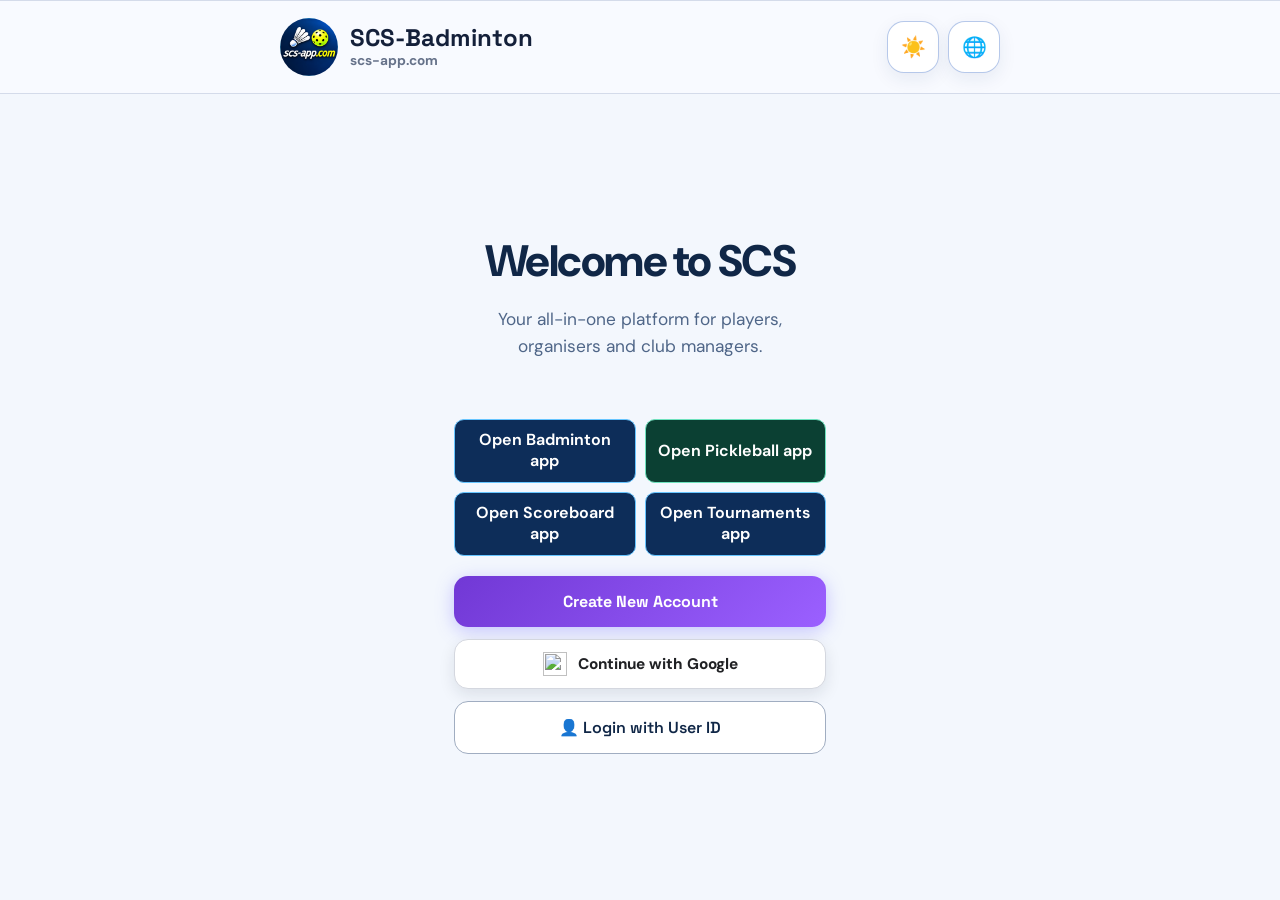
==== index.html @ c1ed9c6d "Add files via upload" ====
<!DOCTYPE html>
<!-- CLUBS v1.7.4 -->
<html lang="en">
<head>
  <script src="/sport-context.js?v=V939"></script>
  <script>
    // Build 839: one-time recovery for installed PWAs that still hold an older SCS app shell.
    (function () {
      var BUILD = 'V54';
      var KEY = 'scsPwaCacheRecoveryBuild';
      try {
        if (localStorage.getItem(KEY) === BUILD) return;
        localStorage.setItem(KEY, BUILD);
        if ('caches' in window) {
          caches.keys().then(function(keys) {
            return Promise.all(keys.filter(function(key) {
              return /^scs-app-build-/i.test(key);
            }).map(function(key) { return caches.delete(key); }));
          }).catch(function(){});
        }
      } catch (_) {}
    })();
  </script>

  <script>window.SCS_APP_VERSION = "V911"; window.SCS_BUILD = "V911"; window.SCS_ROUNDS_TEMPLATE_CLUB_ID = "3cd43bd7-089f-4893-9f7a-8c2ce6fa408d";</script>
  <script>
    window.scsInstallPrompt = null;
    window.addEventListener('beforeinstallprompt', function(event) {
      event.preventDefault();
      window.scsInstallPrompt = event;
      if (typeof scsUpdateInstallOption === 'function') scsUpdateInstallOption();
    });
    window.addEventListener('appinstalled', function() {
      window.scsInstallPrompt = null;
      if (typeof scsUpdateInstallOption === 'function') scsUpdateInstallOption();
    });
  </script>
  <script>
    // Build 416: mode selection and authentication screens remain scrollable in landscape.
    (function () {
      function isInstalledPwa() {
        return (window.matchMedia && window.matchMedia('(display-mode: standalone)').matches) ||
          window.navigator.standalone === true;
      }

      async function lockPwaToPortrait() {
        if (!isInstalledPwa()) return;
        try {
          if (window.screen && screen.orientation && typeof screen.orientation.lock === 'function') {
            await screen.orientation.lock('portrait-primary');
          }
        } catch (error) {
          console.log('Portrait orientation lock unavailable:', error);
        }
      }

      window.lockPwaToPortrait = lockPwaToPortrait;
      window.addEventListener('load', lockPwaToPortrait);
      window.addEventListener('pageshow', lockPwaToPortrait);
      document.addEventListener('visibilitychange', function () {
        if (!document.hidden) lockPwaToPortrait();
      });
      // Some browsers allow orientation lock only after a user gesture.
      document.addEventListener('pointerdown', lockPwaToPortrait, { once: true, passive: true });
      document.addEventListener('touchstart', lockPwaToPortrait, { once: true, passive: true });
    })();
  </script>
  <script>
    (function () {
      var mode = localStorage.getItem('app-theme');
      if (mode !== 'light' && mode !== 'dark') {
        mode = window.matchMedia && window.matchMedia('(prefers-color-scheme: dark)').matches ? 'dark' : 'light';
      }
      var root = document.documentElement;
      root.classList.add(mode === 'light' ? 'app-light' : 'app-dark');
      root.style.backgroundColor = mode === 'light' ? '#f4f6fb' : '#0f0f13';
      root.style.colorScheme = mode;
    })();
  </script>
  <script src="sport-theme.js?v=V939"></script>
  <meta http-equiv="Cache-Control" content="no-cache, no-store, must-revalidate">
  <meta http-equiv="Pragma" content="no-cache">
  <meta http-equiv="Expires" content="0">

  <link rel="apple-touch-icon" sizes="180x180" href="/scs-icon-180.png?v=V921">
  <link rel="manifest" href="/manifest.json?v=V921">
  <meta name="theme-color" content="#0f0f13" id="metaThemeColor">
  <meta name="apple-mobile-web-app-capable" content="yes">
  <meta name="apple-mobile-web-app-status-bar-style" content="black">
  <meta name="apple-mobile-web-app-title" content="CLUB Scheduler">
  <meta name="mobile-web-app-capable" content="yes">
  <meta charset="UTF-8">
  <meta name="viewport"
        content="width=device-width, initial-scale=1.0, maximum-scale=1.0, user-scalable=no, viewport-fit=cover">
  <title>Sports Club Scheduler</title>

  <link href="https://fonts.googleapis.com/css2?family=DM+Sans:wght@300;400;500;600;700&family=Space+Grotesk:wght@500;700&display=swap" rel="stylesheet">

  <script src="round-storage.js?v=V919" defer></script>
  <script src="offline-db.js?v=V149" defer></script>
  <script src="snapshot.js?v=V911" defer></script>
  <script src="unfinished-rounds.js?v=V939" defer></script>

  <script src="supabase.js?v=V965-R1" defer></script>

  <script src="club-sport.js?v=V939" defer></script>
  <script src="sport-pwa.js?v=V939" defer></script>
  <script src="single-login.js?v=V939" defer></script>
  <script src="tournament-score-sync.js?v=V965-R1" defer></script>
  <script src="tournament-courts.js?v=V965-R1" defer></script>
  <script src="event-court-pool.js?v=V965-R1" defer></script>
  <script src="workspace-bounds.js?v=V965-R1" defer></script>
  <script src="scoreboard-app.js?v=V965-R1" defer></script>
  <script src="slot-options.js?v=V939" defer></script>
  <script src="auth.js?v=V939" defer></script>

  <script src="authUI.js?v=V939" defer></script>
  <script src="tournament-engine.js?v=V965-R1" defer></script>

  <script src="subscription.js?v=V911" defer></script>

  <script src="HomeScreen.js?v=V939" defer></script>

  <script src="engjap.js?v=V939" defer></script>

  <script src="qrcode-generator.js?v=V149" defer></script>
  <script src="main.js?v=V919" defer></script>
  <script src="role-workspaces.js?v=V939" defer></script>
  <script src="round-walkthrough.js?v=V911" defer></script>
  <script src="scoreboard-walkthrough.js?v=V911" defer></script>
  <script src="knockout-walkthrough.js?v=V911" defer></script>
  <script src="workspace-help.js?v=V965-R1" defer></script>
  <script src="member-home-empty.js?v=V911" defer></script>
  <script src="pickleball-scoring.js?v=V965-R1" defer></script>
  <script src="scoring.js?v=V965-R1" defer></script>
  <script src="standalone-scoring.js?v=V965-R1" defer></script>
  <script src="./shared-court-popup.js?v=V965-R1" defer></script><script src="tournament-team-picker.js?v=V911" defer></script><script src="./tournament-players-page.js?v=V403" defer></script><script src="tournament-bracket.js?v=V965-R1" defer></script>
  <script src="court-center.js?v=V965-R1" defer></script>

  <script src="games.js?v=V939" defer></script>

  <script src="rounds.js?v=V939" defer></script>
  <script src="offline-rounds.js?v=V939" defer></script>
  <script src="full-schedule.js?v=V747" defer></script>
  <script src="mbm.js?v=V621" defer></script>

  <script src="players.js?v=V919" defer></script>

  <script src="importPlayers.js?v=V918" defer></script>

  <script src="settings.js?v=V911" defer></script>

  <script src="summary.js?v=V149" defer></script>

  <script src="help.js?v=V149" defer></script>

  <script src="profile.js?v=V149" defer></script>
  <script src="account-status.js?v=V911" defer></script>

  <script src="dashboard.js?v=V939" defer></script>
  <script src="slots.js?v=V939" defer></script>
  <script src="notifications.js?v=V911" defer></script>

  <script src="viewer.js?v=V807" defer></script>

  <script src="report.js?v=V149" defer></script>

  
  
  
  
  














<script>

/* V164: explicit parent navigation, preserving the page and its scroll. */
window.scsTournamentParentStack=[];
window.scsTournamentRememberParent=function(id){var e=document.getElementById(id);if(!e)return;window.scsTournamentParentStack.push({id:id,top:e.scrollTop,windowTop:window.scrollY});window.scsTournamentReturnPage=id;};
window.scsReturnToTournamentParent=function(){var stack=window.scsTournamentParentStack||[];var parent=stack.pop();window.scsTournamentReturnPage=stack.length?stack[stack.length-1].id:null;if(!parent)return;var e=document.getElementById(parent.id);if(e){e.hidden=false;requestAnimationFrame(function(){e.scrollTop=parent.top;window.scrollTo(0,parent.windowTop);});}};
function scsOpenTournamentManager(){if(typeof scsRefreshHomeClubCard==='function')scsRefreshHomeClubCard();var e=document.getElementById('scsTournamentManager');if(e){scsTournamentManagerStatus();e.hidden=false;if(typeof scsTournamentRefreshClubAccess==='function')scsTournamentRefreshClubAccess()}if(typeof scsTournamentHydrateCloud==='function')scsTournamentHydrateCloud().then(function(restored){if(restored)scsTournamentManagerStatus()}).catch(function(){})}
window.scsTournamentManagerOpenSection=async function(section){
  if(section==='home')return;
  var saved=null,group=null,last='';try{saved=JSON.parse(localStorage.getItem('scs_knockout_tournament_v94')||'null');group=JSON.parse(localStorage.getItem('scs_group_tournament_ui_v1')||'null');last=localStorage.getItem('scs_last_tournament_type')||''}catch(_){}
  var hasKnockout=!!(saved&&Array.isArray(saved.matches)&&saved.matches.length),hasGroup=!!(group&&(group.started||group.created||(Array.isArray(group.teamDrafts)&&group.teamDrafts.length)));
  if(!hasKnockout&&!hasGroup){scsTournamentManagerContinue();return}
  if(last==='group'&&hasGroup&&window.SCSGroupTournament){scsTournamentRememberParent('scsTournamentManager');scsCloseTournamentManager();SCSGroupTournament.open();if(typeof SCSGroupTournament.openSection==='function')SCSGroupTournament.openSection(section);return}
  if(!hasKnockout&&hasGroup&&window.SCSGroupTournament){scsTournamentRememberParent('scsTournamentManager');scsCloseTournamentManager();SCSGroupTournament.open();if(typeof SCSGroupTournament.openSection==='function')SCSGroupTournament.openSection(section);return}
  if(!window.SCSTournament||typeof SCSTournament.enterSavedTournament!=='function'){alert('Tournament is still loading. Please try again.');return}
  scsTournamentRememberParent('scsTournamentManager');scsCloseTournamentManager();
  await SCSTournament.enterSavedTournament();
  if(typeof SCSTournament.switchTournamentTab==='function')SCSTournament.switchTournamentTab(section==='teams'?'players':section==='tournament'?'flowchart':'match');
};
window.scsTournamentReturnManager=function(){
  window.scsTournamentParentStack=[];window.scsTournamentReturnPage=null;
  ['scsTournamentContinue','scsTournamentLive','scsTournamentTypePicker'].forEach(function(id){var e=document.getElementById(id);if(e)e.hidden=true});
  if(typeof scsOpenTournamentManager==='function')scsOpenTournamentManager();
};
function scsCloseTournamentManager(){var e=document.getElementById('scsTournamentManager');if(e)e.hidden=true}
function scsTournamentManagerPlayers(){if(!scsTournamentRequireClub())return;
  // A tournament assist is a fixed overlay, not a .page. Suspend it while
  // opening the existing Players Manager; retain its in-memory step and data.
  var assist=document.getElementById('scsTournamentOverlay');
  window.__scsPlayersReturnToTournamentAssist=!!(assist&&!assist.hidden);
  if(window.__scsPlayersReturnToTournamentAssist)assist.hidden=true;
  ['scsTournamentContinue','scsTournamentLive','scsTournamentTypePicker'].forEach(function(id){var page=document.getElementById(id);if(page)page.hidden=true;});
  window.__scsTournamentRegistration=false;
  window.__scsTournamentRegistrationClub=null;
  window._regNavSource='tournamentManager';
  scsCloseTournamentManager();
  if(typeof homeHideScreen==='function')homeHideScreen();
  if(typeof showPage==='function')showPage('scsTournamentPlayersListPage',null);
  if(typeof scsTournamentPlayersListOpen==='function')scsTournamentPlayersListOpen();
}

/* V647: Tournament permissions use the existing club/verified-role state.
   A club membership alone never grants tournament editing rights. */
var scsTournamentManagerAccess={clubId:'',authorized:false,checked:false};
function scsTournamentHasClubSession(){
 try{var c=typeof getMyClub==='function'?getMyClub():null;return !!(c&&c.id)}catch(_){return false}
}
function scsTournamentClubId(){
 try{var c=typeof getMyClub==='function'?getMyClub():null;return String(c&&c.id||'')}catch(_){return ''}
}
function scsTournamentCanManage(){
 var id=scsTournamentClubId();
 return !!(id&&scsTournamentManagerAccess.checked&&scsTournamentManagerAccess.clubId===id&&scsTournamentManagerAccess.authorized);
}
function scsTournamentRequireClub(){
 if(scsTournamentCanManage())return true;
 var hasClub=scsTournamentHasClubSession();
 var message=hasClub
  ? 'Tournament creation and management require the club owner or an authorized manager. Your current club login does not have this permission. You can still view tournaments and score standalone matches.'
  : 'Tournament creation and management require a club owner or authorized manager. Please use the existing My Club login. You can still view tournaments and score standalone matches.';
 alert(message);
 // All workspaces use the existing My Club login. Never create a second
 // tournament-specific login or overwrite the current selected club.
 if(!hasClub&&typeof scsOpenStandaloneClubPage==='function'){
  if(window.SCSSportContext?.appModule==='tournaments')window.__scsMyClubsFromWelcome=true;
  scsTournamentMenuToggle(false);
  scsCloseTournamentManager();
  scsOpenStandaloneClubPage();
 }
 return false;
}
async function scsTournamentRefreshClubAccess(){
 var id=scsTournamentClubId();
 if(scsTournamentManagerAccess.clubId!==id){scsTournamentManagerAccess={clubId:id,authorized:false,checked:false}}
 var controls=['scsTournamentManagerStart','scsTournamentManagerMyTournaments','scsTournamentManagerPlayers'];
 function paint(){
  var allowed=scsTournamentCanManage();
  controls.forEach(function(action){var button=document.querySelector('#scsTournamentSideMenu button[onclick*="'+action+'"]');if(button){button.hidden=false;button.classList.toggle("scs-tmgr-restricted",!allowed);button.setAttribute("aria-disabled",String(!allowed));button.title=allowed?"":(id?"Club owner or authorized manager required":"Use My Club login to manage tournaments") }});
  var note=document.getElementById('scsTournamentClubAccessNote');
  if(note){note.hidden=allowed;note.textContent=id?'Tournament management requires club owner or authorized manager access. Viewing and standalone scoring remain available.':'You can view tournaments and use standalone Score a Match without a club.'}
 }
 paint();
 if(!id){scsTournamentManagerAccess.checked=true;paint();return}
 var requestId=id;
 try{
  var user=typeof authGetUser==='function'?authGetUser():null;
  var uid=user&&user.id;
  if(!uid)throw new Error('Not signed in');
  var rows=await Promise.all([
   sbGet('clubs','id=eq.'+encodeURIComponent(id)+'&select=created_by'),
   sbGet('user_club_roles','club_id=eq.'+encodeURIComponent(id)+'&user_account_id=eq.'+encodeURIComponent(uid)+'&select=organiser_verified,vault_verified'),
   sbGet('club_organizers','club_id=eq.'+encodeURIComponent(id)+'&user_account_id=eq.'+encodeURIComponent(uid)+'&select=user_account_id')
  ]);
  if(scsTournamentClubId()!==requestId)return;
  scsTournamentManagerAccess={clubId:id,checked:true,authorized:!!((rows[0]&&rows[0][0]&&String(rows[0][0].created_by)===String(uid))||(rows[1]&&rows[1][0]&&(rows[1][0].organiser_verified||rows[1][0].vault_verified))||(rows[2]&&rows[2].length))};
 }catch(_){if(scsTournamentClubId()!==requestId)return;scsTournamentManagerAccess={clubId:id,checked:false,authorized:false}}
 paint();
}
function scsTournamentManagerStart(){if(!scsTournamentRequireClub())return;scsTournamentRememberParent('scsTournamentManager');scsCloseTournamentManager();scsOpenTournamentTypePicker()}
let scsMyTournamentFilter='live';
function scsSetMyTournamentFilter(filter){
 scsMyTournamentFilter=filter==='completed'?'completed':'live';
 scsSyncMyTournamentTabs();
 scsRenderMyTournamentRows();
}
function scsSyncMyTournamentTabs(){
 document.querySelectorAll('#scsTournamentContinue [data-tm-filter]').forEach(b=>{const active=b.dataset.tmFilter===scsMyTournamentFilter;b.classList.toggle('is-active',active);b.setAttribute('aria-pressed',String(active))});
 const create=document.querySelector('#scsTournamentContinue .scs-tmgr-new-tournament');if(create)create.hidden=scsMyTournamentFilter==='completed';
 const clubLabel=document.getElementById('scsMyTournamentClub');if(clubLabel){let club=null;try{club=typeof getMyClub==='function'?getMyClub():null}catch(_){}clubLabel.textContent=(club&&club.name?club.name+' · ':'')+'Club tournaments';}
}
function scsMyTournamentCompleted(row){
 const state=row.state||{};
 return String(row.status||'').toLowerCase()==='completed'||state.status==='completed'||state.completed===true;
}
let scsMyTournamentRows=[];
// V338: Knockout server rows are leagues. Present one main tournament card
// per stable parent ID, while retaining the real server IDs for operations.
function scsMyTournamentStarted(row){
 const state=row.state||{};
 if(scsMyTournamentCompleted(row)||row.status==='live'||state.status==='live'||state.live===true||state.started===true||row.started_at||state.startedAt||state.started_at)return true;
 if(row.format==='team'&&Array.isArray(state.encounters)&&state.encounters.some(e=>(e.matches||[]).some(m=>m.status&&m.status!=='pending')))return true;
 // Master summaries can retain progress even before an event row is fetched.
 return Array.isArray(state.events)&&state.events.some(e=>e.live===true||e.started===true||e.status==='live'||e.status==='completed'||e.completed===true||Number(e.completed)>0);
}
function scsMyTournamentDisplayStatus(row){
 if(scsMyTournamentCompleted(row))return 'completed';
 return scsMyTournamentStarted(row)?'live':row.status||'draft';
}
function scsGroupKnockoutTournamentRows(rows){
 // Shared parent/event grouping for Knockout, Group and Team. Never group by title.
 const parents=new Map(), grouped=new Map(), result=[];
 // Rows arrive newest first. Keep the newest master snapshot for each stable
 // client ID instead of overwriting it with progressively older duplicates.
 rows.forEach(r=>{const s=r.state||{},key=r.format+':'+s._scsClientTournamentId;if(s._scsMainTournament&&s._scsClientTournamentId&&!parents.has(key))parents.set(key,r)});
 rows.forEach(r=>{
  const s=r.state||{};
  const parentId=s._scsParentTournamentId||s._scsTeamMainId||s._scsKoMainId||'';
  if(!parentId){if(!s._scsMainTournament)result.push(r);return}
  const parentRecord=Array.from(parents.values()).find(p=>(p.state||{})._scsClientTournamentId===parentId);const key=(parentRecord?parentRecord.format:s._scsParentFormat||r.format)+':'+parentId;
  let parent=grouped.get(key);
  if(!parent){
   const record=parents.get(key);
   parent=record?{...record}:{...r,title:s._scsParentTournamentTitle||s._scsKoMainTitle||r.title};
   parent._scsParentClientId=parentId;
   parent._scsLeagueRows=[];
   grouped.set(key,parent);result.push(parent);
  }
  if(!s._scsMainTournament)parent._scsLeagueRows.push(r);
  if(new Date(r.updated_at||0)>new Date(parent.updated_at||0))parent.updated_at=r.updated_at;
  // Status is rolled up after all event rows are collected.
 });
 // Include main records with no leagues, including incomplete draft tournaments.
 rows.forEach(r=>{const s=r.state||{};if(s._scsMainTournament&&s._scsClientTournamentId&&!grouped.has(r.format+':'+s._scsClientTournamentId)){
  result.push({...r,_scsParentClientId:s._scsClientTournamentId,_scsLeagueRows:[]});
 }});
 return result.map(function(row){
  // A main tournament is Completed only when explicitly marked so.
  if(scsMyTournamentCompleted(row))return row;
  const events=(row.state||{}).events;
  const currentIds=Array.isArray(events)?new Set(events.map(e=>String(e.id||e._scsClientTournamentId||''))):null;
  const seen=new Set();
  const children=(row._scsLeagueRows||[]).filter(function(child){
   const state=child.state||{};
   const id=String(state._scsGroupEventId||state._scsKoEventId||state._scsClientTournamentId||child.id||'');
   if(currentIds&&id&&!currentIds.has(id))return false;
   if(id&&seen.has(id))return false;if(id)seen.add(id);
   return true;
  });
  const started=scsMyTournamentStarted(row)||children.some(scsMyTournamentStarted);
  return {...row,status:started?'live':row.status||'draft'};
 });
}

function scsTournamentCardDate(row,completed){
 if(row._scsLocalOnly)return {label:'Saved on this device',datetime:''};
 const finished=completed&&(row.completed_at||(row.state||{}).completedAt||(row.state||{}).completed_at);
 const value=finished||row.updated_at;if(!value)return {label:'Saved online',datetime:''};
 const date=new Date(value);if(!Number.isFinite(date.getTime()))return {label:'Saved online',datetime:''};
 const day=date.toLocaleDateString(undefined,{day:'numeric',month:'short',...(date.getFullYear()!==new Date().getFullYear()?{year:'numeric'}:{})});
 const time=date.toLocaleTimeString(undefined,{hour:'numeric',minute:'2-digit'});
 return {label:(finished?'Completed ':'Updated ')+day+' · '+time,datetime:date.toISOString()};
}
// Native details menus retain keyboard support; close menus when leaving the card.
document.addEventListener('click',function(event){document.querySelectorAll('#scsTournamentContinue .scs-tm-card-menu[open]').forEach(function(menu){if(!menu.contains(event.target))menu.open=false;});});
document.addEventListener('keydown',function(event){if(event.key==='Escape')document.querySelectorAll('#scsTournamentContinue .scs-tm-card-menu[open]').forEach(function(menu){menu.open=false;menu.querySelector('summary').focus();});});
function scsRenderMyTournamentRows(){
 const box=document.getElementById('scsTournamentContinueList');if(!box)return;
 scsSyncMyTournamentTabs();
 const rows=scsMyTournamentRows.filter(r=>scsMyTournamentFilter==='completed'?scsMyTournamentCompleted(r):!scsMyTournamentCompleted(r));
 if(!rows.length){box.innerHTML='<div class="scs-tmgr-empty">'+(scsMyTournamentFilter==='completed'?'No completed tournaments for this club.':'No active tournaments yet. Start a new tournament below.')+'</div>';return}
 box.innerHTML=rows.map(function(row){
  const format=row.format==='team'?'team':row.format==='group'?'group':'knockout';
  const label=(row.state||{})._scsMainTournament?'TOURNAMENT':format==='team'?'TEAM':format==='group'?'GROUP STAGE + KNOCKOUT':'KNOCKOUT';
  const completed=scsMyTournamentCompleted(row);
  const displayStatus=scsMyTournamentDisplayStatus(row);
  const tone=completed?'completed':displayStatus==='live'?'live':displayStatus==='draft'?'draft':'progress';
  const status=completed?'Completed':tone==='live'?'Live':tone==='draft'?'Draft':'In progress';
  const id=encodeURIComponent(row.id||'');
  const title=scsTournamentEscape(row.title||'Tournament');
  const date=scsTournamentCardDate(row,completed);
  const action=completed?'View results':tone==='live'?'Open live':tone==='draft'?'Continue setup':'Continue tournament';
  const onOpen=row._scsLocalOnly?(format==='team'?'scsContinueTeamTournament()':format==='group'?'scsContinueGroupTournament()':'scsContinueKnockoutTournament()'):completed
   ?`scsOpenMyCompletedTournament(decodeURIComponent('${id}'),'${format}')`
   :`scsOpenContinueTournament(decodeURIComponent('${id}'),'${format}')`;
  const menu=row._scsLocalOnly?'':`<details class="scs-tm-card-menu"><summary aria-label="Options for ${title}">⋯</summary><div class="scs-tm-card-menu-panel"><button type="button" class="scs-tmgr-tournament-delete" data-delete-tournament="${scsTournamentEscape(row.id||'')}" onclick="scsDeleteTournament(event,decodeURIComponent('${id}'),'${format}',decodeURIComponent('${encodeURIComponent(row.title||'Tournament').replace(/'/g,'%27')}'))">Delete tournament</button></div></details>`;
  return '<article class="scs-tmgr-tournament-card '+format+'"><header class="scs-tm-card-top"><small class="scs-tm-card-format"><span aria-hidden="true">'+(completed?'♜':format==='knockout'?'▦':format==='group'?'◎':'♧')+'</span> '+label+'</small><span class="scs-tm-status scs-tm-status-'+tone+'">'+status+'</span>'+menu+'</header><button type="button" class="scs-tmgr-tournament-open" onclick="'+onOpen+'"><strong class="scs-tm-card-title">'+title+'</strong><time class="scs-tm-card-date"'+(date.datetime?' datetime="'+date.datetime+'"':'')+'>'+scsTournamentEscape(date.label)+'</time><span class="scs-tm-card-action">'+action+'<span aria-hidden="true">→</span></span></button></article>';

 }).join('');
}
async function scsOpenMyCompletedTournament(id,format){
 // Open the saved tournament's existing event home, not the legacy live viewer.
 await scsOpenContinueTournament(id,format);
}
function scsTournamentManagerMyTournaments(){if(!scsTournamentRequireClub())return;scsMyTournamentFilter='live';return scsTournamentManagerContinue();}
async function scsTournamentManagerContinue(){if(!scsTournamentRequireClub())return;
 const overlay=document.getElementById('scsTournamentContinue'),box=document.getElementById('scsTournamentContinueList');
 if(!overlay||!box)return;
 if(overlay.hidden){
  scsTournamentRememberParent('scsTournamentManager');scsCloseTournamentManager();
 }
 overlay.hidden=false;box.innerHTML='<div class="scs-tmgr-empty">Loading tournaments…</div>';
 scsSyncMyTournamentTabs();
 let rows=[];
 if(typeof window.dbListClubTournaments==='function')try{rows=await window.dbListClubTournaments(['draft','live','completed'])||[]}catch(e){console.warn('Tournament list',e)}
 rows=scsGroupKnockoutTournamentRows(rows);
 if(rows.length){scsMyTournamentRows=rows;scsRenderMyTournamentRows();return}
 scsMyTournamentRows=[];
 // Retain local recovery cards when no server rows are available, using the same two filters.
 const localKeys=[['team','scs_team_tournament_v1'],['group','scs_group_tournament_ui_v1'],['knockout','scs_knockout_tournament_v94']];
 localKeys.forEach(function(entry){
  let state=null;try{state=JSON.parse(localStorage.getItem(entry[1])||'null')}catch(_){}
  if(!state)return;
  const available=entry[0]==='team'?(state.encounters||[]).length:entry[0]==='group'?(state.created||state.started||(state.teamDrafts||[]).length||Object.keys(state.assignments||{}).length):true;
  if(!available)return;
  scsMyTournamentRows.push({format:entry[0],title:state.title||state.name||(entry[0]==='knockout'?'Tournament':entry[0]==='team'?'Team Tournament':'Group Stage + Knockout'),status:state.status==='completed'||state.completed===true?'completed':state.live||state.started?'live':'draft',state:state,_scsLocalOnly:true});
 });
 scsRenderMyTournamentRows();
}
function scsCloseTournamentContinue(){var e=document.getElementById('scsTournamentContinue');if(e)e.hidden=true;if(window.scsTournamentReturnPage)scsReturnToTournamentParent()}
async function scsDeleteTournament(event,id,format,title){
 if(event){event.preventDefault();event.stopPropagation()}
 if(!id||typeof window.dbDeleteTournamentById!=='function'){alert('Server deletion is unavailable. Please reload and retry.');return}
 if(!confirm('Permanently delete the entire tournament "'+String(title||'Tournament')+'", every event and all saved versions from the server? No backup will be kept. This cannot be undone.'))return;
 const button=event&&event.currentTarget;
 if(button){button.disabled=true;button.textContent='Deleting…'}
 try{
  const grouped=scsMyTournamentRows.find(r=>String(r.id)===String(id));
  const result=await window.dbDeleteTournamentById(id);
  if(result!==true)throw new Error('Server did not confirm permanent deletion.');
  if(typeof window.dbListClubTournaments==='function'){
   const remaining=await window.dbListClubTournaments(['draft','live','completed'])||[];
   if(remaining.some(r=>String(r.id)===String(id)))throw new Error('Tournament is still on the server. Please retry.');
  }
  // Close the deleted tournament view if it is still displayed.
  const active=document.getElementById('scsTournamentOverlay');
  if(active&&!active.hidden&&format==='knockout'&&window.SCSTournament&&typeof SCSTournament.close==='function')SCSTournament.close();
  if(grouped&&grouped._scsParentClientId&&format==='knockout'){try{const main=JSON.parse(localStorage.getItem('scs_knockout_multi_event_v1')||'null');if(main&&(main._scsClientTournamentId||main.id)===grouped._scsParentClientId){(main.events||[]).forEach(e=>{localStorage.removeItem('scs_knockout_event_'+e.id);localStorage.removeItem('scs_knockout_assist_draft_v1-'+e.id)});localStorage.removeItem('scs_knockout_multi_event_v1')}}catch(_){}}
  scsMyTournamentRows=scsMyTournamentRows.filter(r=>String(r.id)!==String(id));
  scsRenderMyTournamentRows();
  await scsTournamentManagerContinue();
 }catch(e){alert(e&&e.message||'Server deletion failed. Tournament was not removed from the list.');await scsTournamentManagerContinue()}
 finally{if(button&&button.isConnected){button.disabled=false;button.textContent='Delete'}}
}
function scsContinueTeamTournament(){if(!scsTournamentRequireClub())return;scsTournamentRememberParent('scsTournamentContinue');var p=document.getElementById('scsTournamentContinue');if(p)p.hidden=true;if(window.SCSTeamTournament)SCSTeamTournament.open()}
function scsContinueGroupTournament(){if(!scsTournamentRequireClub())return;try{localStorage.setItem('scs_last_tournament_type','group')}catch(_){}scsTournamentRememberParent('scsTournamentContinue');var e=document.getElementById('scsTournamentContinue');if(e)e.hidden=true;if(window.SCSGroupTournament)SCSGroupTournament.open()}
function scsContinueKnockoutTournament(){if(!scsTournamentRequireClub())return;try{localStorage.setItem('scs_last_tournament_type','knockout')}catch(_){}scsTournamentRememberParent('scsTournamentContinue');var e=document.getElementById('scsTournamentContinue');if(e)e.hidden=true;if(window.SCSTournament&&SCSTournament.enterSavedTournament)SCSTournament.enterSavedTournament()}
let scsContinueOpenPending=false;
async function scsOpenContinueTournament(id,format){
 if(!scsTournamentRequireClub()||scsContinueOpenPending)return;
 const chooser=document.getElementById('scsTournamentContinue');let remembered=false;
 scsContinueOpenPending=true;
 try{
  if(!id||typeof window.dbAdoptTournamentById!=='function')throw Error('This tournament could not be loaded. Please try again.');
  const row=await window.dbAdoptTournamentById(id);
  if(!row?.state)throw Error('This tournament could not be loaded. Check your connection and try again.');
  format=row.format||format;
  const available=format==='team'?window.SCSTeamTournament?.open:format==='group'?window.SCSGroupTournament?.open:format==='knockout'?window.SCSTournament?.continueSavedTournament:null;
  if(typeof available!=='function')throw Error('Tournament view is still loading. Reload the app and try again.');
  try{localStorage.setItem('scs_last_tournament_type',format)}catch(_){}
  scsTournamentRememberParent('scsTournamentContinue');remembered=true;if(chooser)chooser.hidden=true;
  if(format==='team')await SCSTeamTournament.open('edit',row.state);
  else if(format==='group')await SCSGroupTournament.open();
  else await SCSTournament.continueSavedTournament(row);
 }catch(error){
  console.error('Could not open selected tournament:',error);
  if(chooser)chooser.hidden=false;
  if(remembered){const stack=window.scsTournamentParentStack||[];if(stack[stack.length-1]?.id==='scsTournamentContinue')stack.pop();window.scsTournamentReturnPage=stack.length?stack[stack.length-1].id:null;}
  alert(error.message||'Could not open this tournament. Please retry.');
 }finally{scsContinueOpenPending=false;}
}

function scsTournamentEscape(value){return String(value==null?'':value).replace(/[&<>"']/g,function(ch){return {'&':'&amp;','<':'&lt;','>':'&gt;','"':'&quot;',"'":'&#39;'}[ch]})}
let scsViewTournamentRows=[],scsViewTournamentEventRows=[],scsViewTournamentFilter='live';
function scsSetViewTournamentFilter(filter){scsViewTournamentFilter=filter==='completed'?'completed':'live';scsRenderViewTournaments();}
function scsReadOnlyTournamentCard(row,handler,action){
 const format=row.format==='team'?'team':row.format==='group'?'group':'knockout',completed=scsMyTournamentCompleted(row),status=scsMyTournamentDisplayStatus(row);
 const tone=completed?'completed':status==='live'?'live':status==='draft'?'draft':'progress';
 const label=completed?'Completed':tone==='live'?'Live':tone==='draft'?'Draft':'In progress';
 const date=scsTournamentCardDate(row,completed);
 return '<article class="scs-tmgr-tournament-card '+format+'"><header class="scs-tm-card-top"><small class="scs-tm-card-format">'+(row.state&&row.state._scsMainTournament?'TOURNAMENT':format==='group'?'GROUP STAGE + KNOCKOUT':format.toUpperCase())+'</small><span class="scs-tm-status scs-tm-status-'+tone+'">'+label+'</span></header><button type="button" class="scs-tmgr-tournament-open"'+(handler?' onclick="'+handler+'"':' disabled')+'><strong class="scs-tm-card-title">'+scsTournamentEscape(row.title||'Tournament')+'</strong><time class="scs-tm-card-date">'+scsTournamentEscape(date.label)+'</time><span class="scs-tm-card-action">'+action+'<span aria-hidden="true">→</span></span></button></article>';
}
function scsRenderViewTournaments(){
 const box=document.getElementById('scsTournamentLiveList');if(!box)return;
 const tabs=document.getElementById('scsViewTournamentTabs');if(tabs)tabs.hidden=false;
 document.querySelectorAll('#scsTournamentLive [data-view-tm-filter]').forEach(function(button){const active=button.dataset.viewTmFilter===scsViewTournamentFilter;button.classList.toggle('is-active',active);button.setAttribute('aria-pressed',String(active));});
 const club=document.getElementById('scsViewTournamentClub');if(club){let selected=null;try{selected=typeof getMyClub==='function'?getMyClub():null}catch(_){}club.textContent=(selected&&selected.name?selected.name+' · ':'')+'View only';}
 const rows=scsViewTournamentRows.map((row,index)=>({row,index})).filter(item=>scsViewTournamentFilter==='completed'?scsMyTournamentCompleted(item.row):!scsMyTournamentCompleted(item.row));
 box.innerHTML=rows.length?rows.map(item=>scsReadOnlyTournamentCard(item.row,'scsViewTournamentFamily('+item.index+')',scsMyTournamentCompleted(item.row)?'View results':'View tournament')).join(''):'<div class="scs-tmgr-empty">No '+(scsViewTournamentFilter==='completed'?'completed':'active')+' tournaments for this club.</div>';
}
function scsViewTournamentFamily(index){
 const parent=scsViewTournamentRows[index];if(!parent)return;
 const state=parent.state||{},children=parent._scsLeagueRows||[];
 if(!state._scsMainTournament&&!children.length)return scsOpenLiveTournament(parent.id||'',parent.format,'scsTournamentLive',parent.state||null);
 // The latest master determines the event list; never expose removed historical events.
 const metadata=Array.isArray(state.events)?state.events:null;
 const events=metadata||children.map(row=>({id:(row.state||{})._scsClientTournamentId||row.id,title:row.title}));
 scsViewTournamentEventRows=events.map(function(event){
  const id=String(event.id||event._scsClientTournamentId||'');
  let row=children.find(child=>String((child.state||{})._scsGroupEventId||(child.state||{})._scsKoEventId||(child.state||{})._scsClientTournamentId||child.id||'')===id);
  if(!row){
   const eventFormat=event.format||parent.format;const key=eventFormat==='team'?'scs_team_event_':eventFormat==='group'?'scs_group_event_':'scs_knockout_event_';
   let saved=null;try{saved=JSON.parse(localStorage.getItem(key+id)||(event.format==='group'?localStorage.getItem('scs_knockout_event_'+id):null)||'null')}catch(_){}
   row={id:saved&&saved._scsCloudTournamentId||'',format:parent.format,state:saved,status:saved?scsMyTournamentDisplayStatus({format:parent.format,state:saved}):'draft',_scsLocalOnly:!!saved};
  }
  return {...row,title:event.title||row.title||'Event',format:event.format||((row.state||{})._scsEventFormat)||parent.format};
 });
 const tabs=document.getElementById('scsViewTournamentTabs');if(tabs)tabs.hidden=true;
 const heading='<div class="scs-tm-family-head"><button type="button" onclick="scsRenderViewTournaments()">‹ Tournaments</button><h3>'+scsTournamentEscape(parent.title||'Tournament')+'</h3><p>Choose an event · View only</p></div>';
 document.getElementById('scsTournamentLiveList').innerHTML=heading+(scsViewTournamentEventRows.length?scsViewTournamentEventRows.map((row,i)=>scsReadOnlyTournamentCard(row,row.state?'scsOpenViewedTournamentEvent('+i+')':'',row.state?(scsMyTournamentCompleted(row)?'View results':'View event'):'Event not available')).join(''):'<div class="scs-tmgr-empty">No events have been added yet.</div>');
}
function scsOpenViewedTournamentEvent(index){
 const row=scsViewTournamentEventRows[index];if(!row||!row.state)return;
 return scsOpenLiveTournament(row.id||'',row.format,'scsTournamentLive',row.state);
}
async function scsTournamentManagerLive(){
  scsTournamentRememberParent('scsTournamentManager');scsCloseTournamentManager();
  var box=document.getElementById('scsTournamentLiveList'),overlay=document.getElementById('scsTournamentLive');if(!box||!overlay)return;
  scsViewTournamentFilter='live';scsViewTournamentRows=[];scsRenderViewTournaments();
  overlay.hidden=false;box.innerHTML='<div class="scs-tmgr-empty">Loading tournaments…</div>';
  var rows=[];
  if(typeof window.dbListClubTournaments==='function')try{rows=await window.dbListClubTournaments(['draft','live','completed'])||[]}catch(_){}
  if(!rows.length){
    const keys=[['knockout','scs_knockout_multi_event_v1'],['group','scs_group_multi_event_v1'],['team','scs_team_main_tournament_v1']];
    keys.forEach(function(entry){let state=null;try{state=JSON.parse(localStorage.getItem(entry[1])||'null')}catch(_){}if(state)rows.push({id:'',format:entry[0],title:state.title||'Tournament',state:state,status:scsMyTournamentDisplayStatus({format:entry[0],state:state}),_scsLocalOnly:true});});
    if(!rows.length){const legacy=[['knockout','scs_knockout_tournament_v94'],['group','scs_group_tournament_ui_v1'],['team','scs_team_tournament_v1']];legacy.forEach(function(entry){let state=null;try{state=JSON.parse(localStorage.getItem(entry[1])||'null')}catch(_){}if(state)rows.push({id:'',format:entry[0],title:state.title||'Tournament',state:state,status:scsMyTournamentDisplayStatus({format:entry[0],state:state}),_scsLocalOnly:true});});}
  }
  scsViewTournamentRows=scsGroupKnockoutTournamentRows(rows);
  scsRenderViewTournaments();
}
async function scsOpenLiveTournament(id,format,sourceOverlay,providedState){
  var row=null,state=providedState?JSON.parse(JSON.stringify(providedState)):null;if(!state&&id&&typeof window.dbLoadTournamentById==='function')try{row=await window.dbLoadTournamentById(id);state=row&&row.state}catch(_){}
  if(!state&&!id)try{state=JSON.parse(localStorage.getItem(format==='team'?'scs_team_tournament_v1':format==='group'?'scs_group_tournament_ui_v1':'scs_knockout_tournament_v94')||'null')}catch(_){}
  if(!state){alert('This tournament could not be loaded. Please try again.');return}
  // Read-only viewers still need the cloud identity so Court Center can resume
  // the matching server session after a fresh browser load.
  if((row&&row.id)||id)state=Object.assign({},state,{_scsCloudTournamentId:row&&row.id||id});
  try{localStorage.setItem('scs_last_tournament_type',format)}catch(_){}
  scsTournamentRememberParent(sourceOverlay||'scsTournamentLive');var overlay=document.getElementById(sourceOverlay||'scsTournamentLive');if(overlay)overlay.hidden=true;
  if(format==='team'&&window.SCSTeamTournament){SCSTeamTournament.open('view',state);return}
  if(format==='group'&&window.SCSGroupTournament){if(typeof SCSGroupTournament.openLive==='function')SCSGroupTournament.openLive(state);else SCSGroupTournament.open();if(typeof SCSGroupTournament.openSection==='function')SCSGroupTournament.openSection('tournament');return}
  if(format==='knockout'&&window.SCSTournament&&typeof SCSTournament.open==='function'){
    if(window.SCSCourtCenter&&typeof SCSCourtCenter.resumeTournament==='function')try{await SCSCourtCenter.resumeTournament(state,{readOnly:true})}catch(_){}
    SCSTournament.open(Object.assign({},state,{live:true,livePage:true}),true);return
  }
  scsReturnToTournamentParent();alert('Tournament view is still loading. Please try again.')
}
function scsCloseTournamentLive(){var e=document.getElementById('scsTournamentLive');if(e)e.hidden=true;if(window.scsTournamentReturnPage)scsReturnToTournamentParent()}
function scsTournamentManagerCompleted(){alert('Completed Tournament history will be connected in the next Tournament Manager step.')}
function scsTournamentManagerConduct(){scsTournamentRememberParent('scsTournamentManager');scsCloseTournamentManager();if(window.SCSScoring&&SCSScoring.openConduct)SCSScoring.openConduct();else alert('Score a Match is still loading.')}
function scsTournamentManagerStatus(){
 var c=document.getElementById('scsTmContinueStatus'),l=document.getElementById('scsTmLiveStatus');if(!c)return;
 var has=false;try{var g=JSON.parse(localStorage.getItem('scs_group_tournament_ui_v1')||'null');has=!!(g&&(g.created||g.started))}catch(_){}
 try{for(var i=0;i<localStorage.length;i++){var k=localStorage.key(i)||'';if(/tournament/i.test(k)&&!/group_tournament_ui/.test(k)){var v=localStorage.getItem(k);if(v&&v.length>20){has=true;break}}}}catch(_){}
 c.textContent=has?'Tournament available':'No saved tournament detected';
 try{var st=SCSCourtCenter&&SCSCourtCenter.localSession&&SCSCourtCenter.localSession();l.textContent=st?'Live tournament available':'Open a live tournament';}catch(_){l.textContent='Open a live tournament'}
 if(l&&typeof window.dbListClubTournaments==='function')window.dbListClubTournaments(['live']).then(function(rows){l.textContent=rows.length?rows.length+' live tournament'+(rows.length===1?'':'s'):'No live tournaments'}).catch(function(){});
 if(c&&typeof window.dbListClubTournaments==='function')window.dbListClubTournaments(['draft','live']).then(function(rows){c.textContent=rows.length?rows.length+' tournament'+(rows.length===1?'':'s')+' available':'No tournaments available'}).catch(function(){});
}
function scsOpenTournamentTypePicker(){if(!scsTournamentRequireClub())return;var e=document.getElementById('scsTournamentTypePicker');if(e)e.hidden=false}
function scsCloseTournamentTypePicker(){var e=document.getElementById('scsTournamentTypePicker');if(e)e.hidden=true;if(window.scsTournamentReturnPage)scsReturnToTournamentParent()}
function scsStartTeamTournament(){if(!scsTournamentRequireClub())return;scsTournamentRememberParent('scsTournamentTypePicker');var p=document.getElementById('scsTournamentTypePicker');if(p)p.hidden=true;if(window.SCSTeamTournament)SCSTeamTournament.open('new');else alert('Team Tournament is loading.')}
function scsStartGroupTournament(){if(!scsTournamentRequireClub())return;try{localStorage.setItem('scs_last_tournament_type','group')}catch(_){}scsTournamentRememberParent('scsTournamentTypePicker');var picker=document.getElementById('scsTournamentTypePicker');if(picker)picker.hidden=true;if(window.SCSGroupTournament)window.SCSGroupTournament.open('new');else alert("Group Stage + Knockout is loading.");}
function scsStartKnockoutTournament(){
  if(!scsTournamentRequireClub())return;
  try{localStorage.setItem('scs_last_tournament_type','knockout')}catch(_){}
  if(typeof window.scsResetTournamentCloudIdentity==='function')window.scsResetTournamentCloudIdentity('knockout');
  scsTournamentRememberParent('scsTournamentTypePicker');var picker=document.getElementById('scsTournamentTypePicker');if(picker)picker.hidden=true;
  if(window.SCSTournament&&typeof window.SCSTournament.open==='function'){window.SCSTournament.open('new');return}
  alert('Tournament is still loading. Please try again.');
}
</script>
<script src="./shared-match-center.js?v=V965-R1" defer></script><script src="./scs-api.js?v=V965-R1" defer></script><script src="./group-tournament.js?v=V965-R1" defer></script><script src="./team-tournament.js?v=V965-R1" defer></script>






























  <script src="round-assistant.js?v=V919" defer></script>




























  <link rel="stylesheet" href="app.css?v=V965-R1">
</head>
<body>
<div id="scsPracticeSharedHeader" hidden><header class="scs-practice-manager-header scs-phase1-ref-header">
  <div class="scs-phase1-ref-titlebar">
    <details class="scs-phase1-ref-drawer">
      <summary aria-label="Open Practice Manager menu">☰</summary>
      <div class="scs-phase1-ref-shade" onclick="this.closest('details').removeAttribute('open')"></div>
      <nav class="scs-phase1-ref-panel" aria-label="Practice Manager navigation">
        <div class="scs-phase1-ref-panel-title"><span class="scs-phase1-ref-club-title"><strong data-scs-active-club-name>SCS</strong></span><button type="button" aria-label="Close Practice Manager menu" onclick="event.stopPropagation();this.closest('details').open=false">×</button></div>
        <button type="button" data-scs-roles="member" onclick="scsRoleMenuNavigate('member-home')" class="scs-phase1-menu-entry"><span>⌂</span> <span data-i18n="scsMenuMemberHome">Member Home</span></button>
        <button type="button" data-scs-roles="manager" onclick="scsRoleMenuNavigate('workspace-home')" class="scs-phase1-menu-entry"><span>⌂</span> <span data-i18n="scsMenuClubHome">Club Manager Home</span></button>
        <button type="button" data-scs-roles="member" onclick="scsRoleMenuNavigate('my-slots')" class="scs-phase1-menu-entry"><span>📅</span> <span data-i18n="scsMenuMySlots">My Slots</span></button>
        <button type="button" data-scs-roles="manager" onclick="scsRoleMenuNavigate('players')"><span>♙</span> <span data-i18n="scsMenuMembersPlayers">Members &amp; Players</span></button>
        <button type="button" data-scs-roles="member manager" onclick="scsRoleMenuNavigate('rounds')"><span class="scs-round-group-icon" aria-hidden="true"><svg viewBox="0 0 32 32" fill="none" stroke="currentColor" stroke-width="2" stroke-linecap="round" stroke-linejoin="round" aria-hidden="true" focusable="false"><circle cx="16" cy="12" r="4"/><circle cx="7" cy="8" r="3"/><circle cx="25" cy="8" r="3"/><path d="M9 28v-2a7 7 0 0 1 14 0v2H9ZM8 21H2v-2a5 5 0 0 1 7-4.6M24 21h6v-2a5 5 0 0 0-7-4.6"/></svg></span> <span data-i18n="roundManager">Round Manager</span></button>
        <button type="button" data-scs-roles="member" onclick="scsRoleMenuNavigate('standalone-scoring')"><span>🏸</span> <span>Score a Match</span></button>
        <button type="button" data-scs-roles="manager" onclick="scsRoleMenuNavigate('slots')"><span>▣</span> <span data-i18n="slotManager">Slot Manager</span></button>
        <button type="button" data-scs-roles="tournament" onclick="scsRoleMenuNavigate('tournaments')"><span>🏆</span> <span data-i18n="scsMenuTournaments">Tournaments</span></button>
        <button type="button" data-scs-roles="manager" onclick="scsRoleMenuNavigate('dashboard')"><span>▥</span> <span data-i18n="dashboard">Dashboard</span></button>
        <button type="button" data-scs-roles="member manager" onclick="scsRoleMenuNavigate('settings')"><span>⚙</span> <span data-i18n="settings">Settings</span></button>
        <button type="button" data-scs-roles="member manager" onclick="scsRoleMenuNavigate('account')"><span>◎</span> <span data-i18n="scsMenuAccount">Account</span><span id="scsAccountPlanPill" class="scs-account-plan-pill" hidden aria-label="Current subscription plan"></span></button>
        <button type="button" data-scs-roles="member manager" data-scs-subscription-menu onclick="scsRoleMenuNavigate('subscription')"><span>♛</span> <span>Subscription</span></button>
        <button class="scs-switch-workspace-footer" type="button" data-scs-roles="member manager" onclick="this.closest('details').open=false;scsSwitchRoleWorkspace()"><span>⇄</span> <span data-i18n="scsMenuSwitchWorkspace">Switch Workspace</span></button>
      </nav>
    </details>
    <strong id="scsPracticeSharedTitle">Practice Manager</strong><button type="button" id="scsSlotManagerRefresh" hidden aria-label="Refresh Slot Manager" title="Refresh slots" onclick="scsRefreshSlotManager(this)"><svg viewBox="0 0 24 24" aria-hidden="true" fill="none" stroke="currentColor" stroke-width="2" stroke-linecap="round" stroke-linejoin="round"><path d="M20 7v5h-5M4 17v-5h5"/><path d="M6.1 7a7 7 0 0 1 11.6-1L20 9M4 15l2.3 3A7 7 0 0 0 18 17"/></svg></button><button type="button" id="scsClubsWelcomeBack" aria-label="Return to SCS welcome" onclick="scsReturnMyClubsToWelcome()" hidden style="margin-left:auto;background:transparent;border:0;color:var(--text,#fff);font-size:1.8rem;min-width:44px;min-height:44px">×</button><button type="button" class="scs-workspace-help" hidden aria-label="Help" onclick="SCSWorkspaceHelp.open(this)">?</button>
  </div>
</header></div>

  <!-- ============================= -->

  <!--       MODE SELECT OVERLAY     -->

  <!-- ============================= -->

  <!-- Keep ghost for compatibility  -->

  <div id="scsStartupSplash" class="scs-startup-splash" aria-label="SCS is loading" role="status">
    <div class="scs-startup-content">
      <div class="scs-startup-wordmark" aria-hidden="true">
        <span class="scs-startup-wordmark-text">SCS</span>
        <span class="scs-startup-wordmark-swoosh"></span>
      </div>
      <div class="scs-startup-brand" data-scs-sport-brand>SCS-Badminton</div>
      <div class="scs-startup-sports">Badminton <span aria-hidden="true">•</span> Pickleball</div>
      <div class="scs-startup-progress" aria-hidden="true"><span id="scsStartupProgressBar"></span></div>
      <div id="scsStartupStatus" class="scs-startup-status">Loading…</div>
    </div>
  </div>

  <div id="modeSelectOverlay" class="mode-launcher-fullscreen welcome-launcher scs-launch-first-paint" style="display:none;">
    <div class="welcome-shell">
      <div class="simple-welcome" aria-label="Choose SCS mode">
        <div class="simple-welcome-header">
          <div class="simple-welcome-brand" aria-label="SCS, scs-app.com">
            <img class="simple-welcome-logo" src="scs-icon-192.png?v=V921" alt="SCS — Badminton and Pickleball">
            <div class="simple-welcome-brand-copy">
              <strong data-scs-sport-brand>SCS-Badminton</strong>
              <span>scs-app.com</span>
            </div>
          </div>
          <div class="simple-welcome-tools">
            <button class="simple-tool-btn scs-topbar-theme" id="simpleThemeToggle" type="button" aria-label="Toggle light and dark mode" title="Toggle theme" onclick="scsToggleTheme()">🌙</button>
            <div class="simple-lang-wrap">
              <button class="simple-tool-btn" type="button" aria-label="Language" title="Language" onclick="mlToggleLang()">🌐</button>
              <div class="ml-lang-picker simple-lang-picker" id="mlLangPicker" style="display:none;" onclick="event.stopPropagation()">
                <button type="button" class="ml-lang-opt" onclick="mlSelectLang('en','🇺🇸','English')"><span>🇺🇸</span><b>English</b></button>
                <button type="button" class="ml-lang-opt" onclick="mlSelectLang('jp','🇯🇵','日本語')"><span>🇯🇵</span><b>日本語</b></button>
                <button type="button" class="ml-lang-opt" onclick="mlSelectLang('kr','🇰🇷','한국어')"><span>🇰🇷</span><b>한국어</b></button>
                <button type="button" class="ml-lang-opt" onclick="mlSelectLang('vi','🇻🇳','Tiếng Việt')"><span>🇻🇳</span><b>Tiếng Việt</b></button>
                <button type="button" class="ml-lang-opt" onclick="mlSelectLang('zh','🇨🇳','中文')"><span>🇨🇳</span><b>中文</b></button>
              </div>
            </div>
          </div>
        </div>

        <div class="simple-mode-list">
          <div class="welcome-add-mode-wrap welcome-hub-switcher-wrap" id="welcomeAddModeWrap">
            <div class="welcome-hub-switcher" role="tablist" aria-label="Welcome hub">
              <button id="welcomeAddViewer" class="welcome-hub-switcher-btn" type="button" role="tab" aria-selected="false" onclick="welcomeAddMode('viewer',event)" data-i18n="myHub">My Hub</button>
              <button id="welcomeAddRound" class="welcome-hub-switcher-btn" type="button" role="tab" aria-selected="false" onclick="welcomeAddMode('organiser',event)" data-i18n="roundManager">Round Manager</button>
              <button id="welcomeAddSlot" class="welcome-hub-switcher-btn" type="button" role="tab" aria-selected="false" onclick="welcomeAddMode('vault',event)" data-i18n="slotManager">Slot Manager</button>
            </div>
          </div>
          <div class="simple-mode-card simple-mode-my" hidden aria-hidden="true" role="button" tabindex="0" onclick="if(window.scsNotificationsMarkWelcomeViewed)window.scsNotificationsMarkWelcomeViewed();welcomeSelectWorkspace('viewer');welcomeContinueWorkspace()" onkeydown="if(event.target===this&&(event.key==='Enter'||event.key===' ')){event.preventDefault();if(window.scsNotificationsMarkWelcomeViewed)window.scsNotificationsMarkWelcomeViewed();welcomeSelectWorkspace('viewer');welcomeContinueWorkspace()}">
            <span class="simple-mode-assist" role="button" tabindex="0" aria-label="Open My Hub Assist" onclick="event.stopPropagation(); scsOpenGuidedFunctions('viewer')" onkeydown="if(event.key==='Enter'||event.key===' '){event.preventDefault();event.stopPropagation();scsOpenGuidedFunctions('viewer')}"><span class="assist-headphone-icon" aria-hidden="true"><svg viewBox="0 0 24 24" focusable="false"><path d="M4 13v-1a8 8 0 0 1 16 0v1"/><path d="M4 13h2a2 2 0 0 1 2 2v3a2 2 0 0 1-2 2H5a1 1 0 0 1-1-1z"/><path d="M20 13h-2a2 2 0 0 0-2 2v3a2 2 0 0 0 2 2h1a1 1 0 0 0 1-1z"/></svg></span><span data-i18n="assist">Assist</span></span>
            <span class="simple-mode-icon simple-mode-photo-picker" role="button" tabindex="0" aria-label="Set My Hub picture" title="Set My Hub picture" onclick="event.stopPropagation(); welcomeChooseRolePhoto('viewer')" onkeydown="if(event.key==='Enter'||event.key===' '){event.preventDefault();event.stopPropagation();welcomeChooseRolePhoto('viewer')}"><img id="simpleViewerPhoto" class="simple-mode-photo" alt=""><span class="simple-mode-icon-fallback" aria-hidden="true">♙</span></span>
            <span class="simple-mode-copy">
              <span class="simple-mode-label" data-i18n="myHub">My Hub</span>
              <span class="simple-mode-detail-row">
                <span class="simple-mode-subtitle" id="simpleMyNickname">Player</span>
                <span class="simple-inline-logout approved-logout-pill" id="simplePlayerLogout" role="button" tabindex="0" title="Logout Player" aria-label="Logout Player" hidden onclick="event.stopPropagation(); welcomeLogoutWorkspace('viewer')">
                  <svg viewBox="0 0 24 24" aria-hidden="true"><path d="M10 4H6a2 2 0 0 0-2 2v12a2 2 0 0 0 2 2h4M14 8l4 4-4 4M18 12H9"/></svg><span>Log out</span>
                </span>
              </span>
              <span class="simple-new-slots-info" id="simpleNewSlotsInfo" hidden aria-live="polite">
                <span class="simple-new-slots-bell" aria-hidden="true">
                  <svg viewBox="0 0 24 24" focusable="false"><path d="M18 8a6 6 0 0 0-12 0c0 7-3 7-3 9h18c0-2-3-2-3-9"/><path d="M10 21h4"/></svg>
                  <span class="simple-new-slots-dot"></span>
                </span>
                <span id="simpleNewSlotsText" data-i18n="newSlotsPosted">New slots posted</span>
              </span>
            </span>
            <span class="simple-mode-description" data-i18n="myHubDescription">View your profile, slots, payments and your activity overview.</span>
            <span class="simple-my-shortcuts" aria-label="My Hub shortcuts">
              <span class="simple-my-shortcut-card" role="button" tabindex="0" onclick="event.stopPropagation(); welcomeOpenViewerSlots()" onkeydown="if(event.key==='Enter'||event.key===' '){event.preventDefault();event.stopPropagation();welcomeOpenViewerSlots()}">
                <span class="simple-my-shortcut-icon" aria-hidden="true">📅</span>
                <span class="simple-my-shortcut-label" data-i18n="slots">Slots</span>
              </span>
              <span class="simple-my-shortcut-card" role="button" tabindex="0" onclick="event.stopPropagation(); welcomeOpenViewerShortcut('joinClubPage', null)" onkeydown="if(event.key==='Enter'||event.key===' '){event.preventDefault();event.stopPropagation();welcomeOpenViewerShortcut('joinClubPage',null)}">
                <span class="simple-my-shortcut-icon" aria-hidden="true">🏢</span>
                <span class="simple-my-shortcut-label" data-i18n="myClubs">Clubs</span>
              </span>
              <span class="simple-my-shortcut-card" role="button" tabindex="0" onclick="event.stopPropagation(); welcomeOpenViewerShortcut('dashboardPage', 'tabBtnDashboard')" onkeydown="if(event.key==='Enter'||event.key===' '){event.preventDefault();event.stopPropagation();welcomeOpenViewerShortcut('dashboardPage','tabBtnDashboard')}">
                <span class="simple-my-shortcut-icon" aria-hidden="true">📡</span>
                <span class="simple-my-shortcut-label" data-i18n="dashboard">Dashboard</span>
              </span>
              <span class="simple-my-shortcut-card" role="button" tabindex="0" onclick="event.stopPropagation(); welcomeOpenViewerShortcut('vaultReport2Page', null)" onkeydown="if(event.key==='Enter'||event.key===' '){event.preventDefault();event.stopPropagation();welcomeOpenViewerShortcut('vaultReport2Page',null)}">
                <span class="simple-my-shortcut-icon" aria-hidden="true">📊</span>
                <span class="simple-my-shortcut-label" data-i18n="report">Report</span>
              </span>
            </span>
          </div>
          <div id="welcomeClubBroadcastInvite" class="welcome-club-broadcast" hidden>
            <div class="welcome-club-broadcast-copy"><small>CLUB INVITATION</small><strong id="welcomeClubBroadcastName">Club</strong><span>is inviting new members</span></div>
            <button type="button" onclick="event.stopPropagation();welcomeOpenClubBroadcastInvite()">Request to Join</button>
            <span id="welcomeClubBroadcastTime" class="welcome-club-broadcast-time"></span>
          </div>
          <div class="simple-mode-card simple-mode-round" role="button" tabindex="0" onclick="welcomeSelectWorkspace('organiser');welcomeContinueWorkspace()" onkeydown="if(event.target===this&&(event.key==='Enter'||event.key===' ')){event.preventDefault();welcomeSelectWorkspace('organiser');welcomeContinueWorkspace()}">
            <span class="simple-mode-assist" role="button" tabindex="0" aria-label="Open Round Manager Assist" onclick="event.stopPropagation(); scsOpenGuidedFunctions('organiser')" onkeydown="if(event.key==='Enter'||event.key===' '){event.preventDefault();event.stopPropagation();scsOpenGuidedFunctions('organiser')}"><span class="assist-headphone-icon" aria-hidden="true"><svg viewBox="0 0 24 24" focusable="false"><path d="M4 13v-1a8 8 0 0 1 16 0v1"/><path d="M4 13h2a2 2 0 0 1 2 2v3a2 2 0 0 1-2 2H5a1 1 0 0 1-1-1z"/><path d="M20 13h-2a2 2 0 0 0-2 2v3a2 2 0 0 0 2 2h1a1 1 0 0 0 1-1z"/></svg></span><span data-i18n="assist">Assist</span></span>
            <span class="simple-mode-icon simple-mode-photo-picker" role="button" tabindex="0" aria-label="Set Round Manager picture" title="Set Round Manager picture" onclick="event.stopPropagation(); welcomeChooseRolePhoto('organiser')" onkeydown="if(event.key==='Enter'||event.key===' '){event.preventDefault();event.stopPropagation();welcomeChooseRolePhoto('organiser')}"><img id="simpleOrganiserPhoto" class="simple-mode-photo" alt=""><span class="simple-mode-icon-fallback" aria-hidden="true">▣</span></span>
            <span class="simple-mode-copy">
              <span class="simple-mode-label" data-i18n="roundManager">Round Manager</span>
              <span class="welcome-organiser-club-pills simple-round-club-pills" id="simpleRoundClubPills" aria-label="Select club" onclick="event.stopPropagation()"></span>
            </span>
            <span class="simple-mode-description" data-i18n="roundManagerDescription">Manage rounds, players, pairings and match progress.</span>
          </div>
          <div class="simple-mode-card simple-mode-slot" hidden aria-hidden="true" role="button" tabindex="0" onclick="welcomeSelectWorkspace('vault');welcomeContinueWorkspace()" onkeydown="if(event.target===this&&(event.key==='Enter'||event.key===' ')){event.preventDefault();welcomeSelectWorkspace('vault');welcomeContinueWorkspace()}">
            <span class="simple-mode-assist" role="button" tabindex="0" aria-label="Open Slot Manager Assist" onclick="event.stopPropagation(); scsOpenGuidedFunctions('vault')" onkeydown="if(event.key==='Enter'||event.key===' '){event.preventDefault();event.stopPropagation();scsOpenGuidedFunctions('vault')}"><span class="assist-headphone-icon" aria-hidden="true"><svg viewBox="0 0 24 24" focusable="false"><path d="M4 13v-1a8 8 0 0 1 16 0v1"/><path d="M4 13h2a2 2 0 0 1 2 2v3a2 2 0 0 1-2 2H5a1 1 0 0 1-1-1z"/><path d="M20 13h-2a2 2 0 0 0-2 2v3a2 2 0 0 0 2 2h1a1 1 0 0 0 1-1z"/></svg></span><span data-i18n="assist">Assist</span></span>
            <span class="simple-mode-icon simple-mode-photo-picker" role="button" tabindex="0" aria-label="Set Club Manager picture" title="Set Club Manager picture" onclick="event.stopPropagation(); welcomeChooseRolePhoto('vault')" onkeydown="if(event.key==='Enter'||event.key===' '){event.preventDefault();event.stopPropagation();welcomeChooseRolePhoto('vault')}"><img id="simpleVaultPhoto" class="simple-mode-photo" alt=""><span class="simple-mode-icon-fallback" aria-hidden="true">▦</span></span>
            <span class="simple-mode-copy">
              <span class="simple-mode-label" data-i18n="slotManager">Slot Manager</span>
              <span class="simple-mode-detail-row">
                <span class="simple-mode-subtitle" id="simpleSlotClubName">Club</span>
                <span class="simple-inline-logout approved-logout-pill" id="simpleVaultLogout" role="button" tabindex="0" title="Logout Club Manager" aria-label="Logout Club Manager" hidden onclick="event.stopPropagation(); welcomeLogoutWorkspace('vault')">
                  <svg viewBox="0 0 24 24" aria-hidden="true"><path d="M10 4H6a2 2 0 0 0-2 2v12a2 2 0 0 0 2 2h4M14 8l4 4-4 4M18 12H9"/></svg><span>Log out</span>
                </span>
              </span>
              <span class="simple-slot-status" id="simpleSlotStatus" hidden>
                <span class="simple-slot-next" id="simpleSlotNext" role="button" tabindex="0" onclick="event.stopPropagation();welcomeOpenVaultSlot(this.dataset.slotId)" onkeydown="if(event.key==='Enter'||event.key===' '){event.preventDefault();event.stopPropagation();welcomeOpenVaultSlot(this.dataset.slotId)}"></span>
                <span class="simple-slot-pending" id="simpleSlotPending" role="button" tabindex="0" hidden onclick="event.stopPropagation();welcomeOpenVaultApprovals()" onkeydown="if(event.key==='Enter'||event.key===' '){event.preventDefault();event.stopPropagation();welcomeOpenVaultApprovals()}"></span>
              </span>
            </span>
            <span class="simple-mode-description" data-i18n="slotManagerDescription">Create slots, manage players and club activities.</span>
          </div>
        </div>
      </div>

      <!-- Existing welcome elements are retained only as compatibility hooks for unchanged functions. -->
      <div class="welcome-legacy-hooks" aria-hidden="true">

      <button class="welcome-refresh-btn" onclick="scsRunManualSync('welcome')" type="button" title="Refresh" aria-label="Refresh welcome screen">↻</button>
      <button class="scs-topbar-btn scs-topbar-theme welcome-theme-toggle" onclick="scsToggleTheme()" id="scsThemeBtnWelcome" type="button" title="Toggle theme" aria-label="Toggle light and dark mode">🌙</button>
      <div class="welcome-badminton-mark" aria-hidden="true">🏸</div>
      <div class="welcome-domain">scs-app.com</div>
      <h1 class="welcome-title" data-i18n="welcomeTitle">Welcome to SCS</h1>
      <p class="welcome-subtitle" data-i18n="welcomeSubtitle">Your all-in-one platform for players, organisers and club managers.</p>

      <div class="welcome-section-title"><span></span><b id="welcomeHubHeading">Choose your hub</b><span></span></div>

      <div class="welcome-card-frame">
      <div class="welcome-workspaces" id="welcomeWorkspaceCarousel" role="radiogroup" aria-label="Choose your workspace">
        <button class="welcome-carousel-arrow welcome-carousel-prev" type="button" aria-label="Previous workspace" onclick="event.stopPropagation(); welcomeCycleWorkspace(-1)">‹</button>
        <button class="welcome-workspace viewer" id="experienceModeViewer" type="button" role="radio" aria-checked="true" onclick="welcomeSelectWorkspace('viewer')">
          <span class="welcome-tile-assist" role="button" tabindex="0" onclick="event.stopPropagation(); scsOpenGuidedFunctions('viewer')" onkeydown="if(event.key==='Enter'||event.key===' '){event.preventDefault();event.stopPropagation();scsOpenGuidedFunctions('viewer')}"><span class="assist-headphone-icon" aria-hidden="true"><svg viewBox="0 0 24 24" focusable="false"><path d="M4 13v-1a8 8 0 0 1 16 0v1"/><path d="M4 13h2a2 2 0 0 1 2 2v3a2 2 0 0 1-2 2H5a1 1 0 0 1-1-1z"/><path d="M20 13h-2a2 2 0 0 0-2 2v3a2 2 0 0 0 2 2h1a1 1 0 0 0 1-1z"/></svg></span> <span data-i18n="assist">Assist</span></span>
          <span class="welcome-tile-logout" id="welcomePlayerLogout" role="button" tabindex="0" title="Logout Player" aria-label="Logout Player" hidden onclick="event.stopPropagation(); welcomeLogoutWorkspace('viewer')">
            <svg width="14" height="14" viewBox="0 0 24 24" fill="none" stroke="currentColor" stroke-width="2.5" stroke-linecap="round" aria-hidden="true"><path d="M12 3v9"/><path d="M18.36 5.64a9 9 0 1 1-12.72 0"/></svg>
          </span>
          <span class="welcome-player-hub welcome-role-hub">
            <span class="welcome-player-profile welcome-role-profile">
              <span class="welcome-player-photo-wrap welcome-role-photo-wrap">
                <img id="welcomePlayerPhoto" class="welcome-player-photo welcome-role-photo" src="male.png" alt="Player profile">
                <span class="welcome-player-edit" role="button" tabindex="0" aria-label="Change profile photo" title="Change profile photo" onclick="event.stopPropagation(); welcomeOpenPhotoMenu('viewer')" onkeydown="if(event.key==='Enter'||event.key===' '){event.preventDefault();event.stopPropagation();welcomeOpenPhotoMenu('viewer')}">✎</span>
              </span>
              <span class="welcome-player-copy welcome-role-copy">
                <span class="welcome-player-kicker">My</span>
                <span class="welcome-workspace-label">My</span>
                <span class="welcome-player-name welcome-role-name" id="welcomePlayerName">Player</span>
                <span class="welcome-player-description">Find and join slots,<br>play and improve.</span>
              </span>
            </span>
            <span class="welcome-player-stats welcome-metric-grid welcome-metric-grid-four">
              <span class="welcome-player-stat welcome-metric">
                <span class="welcome-player-stat-icon" aria-hidden="true">♣</span>
                <strong id="welcomePlayerClubs">0</strong>
                <small data-i18n="hubClubs">Clubs</small>
              </span>
              <span class="welcome-player-stat welcome-metric">
                <span class="welcome-player-stat-icon" aria-hidden="true">▣</span>
                <strong id="welcomePlayerBookedSlots">0</strong>
                <small data-i18n="hubBookedSlots">Booked Slots</small>
              </span>
              <span class="welcome-player-stat welcome-metric">
                <span class="welcome-player-stat-icon" aria-hidden="true">★</span>
                <strong id="welcomePlayerRating">0.0</strong>
                <small data-i18n="hubRating">Rating</small>
              </span>
              <span class="welcome-player-stat welcome-metric">
                <span class="welcome-player-stat-icon" aria-hidden="true">♛</span>
                <strong id="welcomePlayerPoints">0.0</strong>
                <small data-i18n="hubPoints">Points</small>
              </span>
            </span>
          </span>
        </button>
        <button class="welcome-workspace organiser" id="experienceModeOrganiser" type="button" role="radio" aria-checked="false" onclick="welcomeSelectWorkspace('organiser')">
          <span class="welcome-tile-assist" role="button" tabindex="0" onclick="event.stopPropagation(); scsOpenGuidedFunctions('organiser')" onkeydown="if(event.key==='Enter'||event.key===' '){event.preventDefault();event.stopPropagation();scsOpenGuidedFunctions('organiser')}"><span class="assist-headphone-icon" aria-hidden="true"><svg viewBox="0 0 24 24" focusable="false"><path d="M4 13v-1a8 8 0 0 1 16 0v1"/><path d="M4 13h2a2 2 0 0 1 2 2v3a2 2 0 0 1-2 2H5a1 1 0 0 1-1-1z"/><path d="M20 13h-2a2 2 0 0 0-2 2v3a2 2 0 0 0 2 2h1a1 1 0 0 0 1-1z"/></svg></span> <span data-i18n="assist">Assist</span></span>
          <span class="welcome-tile-logout" id="welcomeOrganiserLogout" role="button" tabindex="0" title="Logout Organiser" aria-label="Logout Organiser" hidden onclick="event.stopPropagation(); welcomeLogoutWorkspace('organiser')">
            <svg width="14" height="14" viewBox="0 0 24 24" fill="none" stroke="currentColor" stroke-width="2.5" stroke-linecap="round" aria-hidden="true"><path d="M12 3v9"/><path d="M18.36 5.64a9 9 0 1 1-12.72 0"/></svg>
          </span>
          <span class="welcome-role-hub">
            <span class="welcome-role-profile">
              <span class="welcome-role-photo-wrap">
                <img id="welcomeOrganiserPhoto" class="welcome-role-photo" src="male.png" alt="Organiser team">
                <span class="welcome-role-edit" role="button" tabindex="0" aria-label="Change organiser team photo" title="Change team photo" onclick="event.stopPropagation(); welcomeOpenPhotoMenu('organiser')">✎</span>
              </span>
              <span class="welcome-role-copy">
                <span class="welcome-workspace-label">Rounds</span>
                <span class="welcome-role-name" id="welcomeOrganiserName">Organiser</span>
                <span class="welcome-organiser-club-pills" id="welcomeOrganiserClubPills" aria-label="Select club"></span>
              </span>
            </span>
            <span class="welcome-next-slot-host" onclick="event.stopPropagation()" onkeydown="event.stopPropagation()">
              <span id="launcherStartSessionCard" class="launcher-start-session-card welcome-launcher-start-card" style="display:none;"></span>
            </span>
          </span>
        </button>
        <button class="welcome-workspace vault" id="experienceModeVault" type="button" role="radio" aria-checked="false" onclick="welcomeSelectWorkspace('vault')">
          <span class="welcome-tile-assist" role="button" tabindex="0" onclick="event.stopPropagation(); scsOpenGuidedFunctions('vault')" onkeydown="if(event.key==='Enter'||event.key===' '){event.preventDefault();event.stopPropagation();scsOpenGuidedFunctions('vault')}"><span class="assist-headphone-icon" aria-hidden="true"><svg viewBox="0 0 24 24" focusable="false"><path d="M4 13v-1a8 8 0 0 1 16 0v1"/><path d="M4 13h2a2 2 0 0 1 2 2v3a2 2 0 0 1-2 2H5a1 1 0 0 1-1-1z"/><path d="M20 13h-2a2 2 0 0 0-2 2v3a2 2 0 0 0 2 2h1a1 1 0 0 0 1-1z"/></svg></span> <span data-i18n="assist">Assist</span></span>
          <span class="welcome-tile-logout" id="welcomeVaultLogout" role="button" tabindex="0" title="Logout Club Manager" aria-label="Logout Club Manager" hidden onclick="event.stopPropagation(); welcomeLogoutWorkspace('vault')">
            <svg width="14" height="14" viewBox="0 0 24 24" fill="none" stroke="currentColor" stroke-width="2.5" stroke-linecap="round" aria-hidden="true"><path d="M12 3v9"/><path d="M18.36 5.64a9 9 0 1 1-12.72 0"/></svg>
          </span>
          <span class="welcome-role-hub">
            <span class="welcome-role-profile">
              <span class="welcome-role-photo-wrap">
                <img id="welcomeVaultPhoto" class="welcome-role-photo" src="male.png" alt="Club team">
                <span class="welcome-role-edit" role="button" tabindex="0" aria-label="Change club team photo" title="Change team photo" onclick="event.stopPropagation(); welcomeOpenPhotoMenu('vault')">✎</span>
              </span>
              <span class="welcome-role-copy">
                <span class="welcome-workspace-label">Club</span>
                <span class="welcome-role-name" id="welcomeVaultName">Club</span>
              </span>
            </span>
            <span class="welcome-role-stats welcome-metric-grid welcome-metric-grid-four">
              <span class="welcome-role-stat welcome-metric">
                <span class="welcome-role-stat-icon" aria-hidden="true">●</span>
                <strong id="welcomeVaultPostedSlots">0</strong>
                <small data-i18n="hubPosted">Posted</small>
              </span>
              <span class="welcome-role-stat welcome-metric">
                <span class="welcome-role-stat-icon" aria-hidden="true">◇</span>
                <strong id="welcomeVaultDraftSlots">0</strong>
                <small data-i18n="hubDraft">Draft</small>
              </span>
              <span class="welcome-role-stat welcome-metric">
                <span class="welcome-role-stat-icon" aria-hidden="true">¥</span>
                <strong id="welcomeVaultUnpaid">0</strong>
                <small data-i18n="hubUnpaid">Unpaid</small>
              </span>
              <span class="welcome-role-stat welcome-metric">
                <span class="welcome-role-stat-icon" aria-hidden="true">♟</span>
                <strong id="welcomeVaultMembers">0</strong>
                <small data-i18n="hubMembers">Members</small>
              </span>
            </span>
          </span>
        </button>
        <button class="welcome-carousel-arrow welcome-carousel-next" type="button" aria-label="Next workspace" onclick="event.stopPropagation(); welcomeCycleWorkspace(1)">›</button>
      </div>
      <button class="welcome-continue" type="button" onclick="welcomeContinueWorkspace()">
        <span id="welcomeContinueLabel">Enter My Hub</span><span aria-hidden="true">→</span>
      </button>
      </div>

      <div class="welcome-carousel-dots" role="tablist" aria-label="Workspace position">
        <button class="welcome-carousel-dot active" type="button" aria-label="Player" aria-selected="true" onclick="welcomeSelectWorkspace('viewer')"></button>
        <button class="welcome-carousel-dot" type="button" aria-label="Organiser" aria-selected="false" onclick="welcomeSelectWorkspace('organiser')"></button>
        <button class="welcome-carousel-dot" type="button" aria-label="Club Manager" aria-selected="false" onclick="welcomeSelectWorkspace('vault')"></button>
      </div>
      <div class="welcome-workspace-caption" id="mlExperienceCaption" data-i18n="playerWorkspace">Player workspace</div>

      <div class="welcome-next-steps">
        <span class="welcome-next-actions">
          <span id="welcomeNextAction1" data-i18n="playerCardAction1">Book Slots</span>
          <span aria-hidden="true">·</span>
          <span id="welcomeNextAction2" data-i18n="playerCardAction2">View Ranks</span>
        </span>
      </div>

      <div id="welcomePhotoSheet" class="welcome-photo-sheet" hidden onclick="if(event.target===this) welcomeClosePhotoMenu()">
        <div class="welcome-photo-sheet-panel" role="dialog" aria-modal="true" aria-labelledby="welcomePhotoSheetTitle">
          <div class="welcome-photo-sheet-title" id="welcomePhotoSheetTitle">Profile Photo</div>
          <button type="button" onclick="welcomeChooseProfilePhoto('camera')">📷 <span data-i18n="takePhoto">Take Photo</span></button>
          <button type="button" onclick="welcomeChooseProfilePhoto('library')">🖼️ <span data-i18n="chooseFromPhotos">Choose from Photos</span></button>
          <button type="button" class="welcome-photo-remove" onclick="welcomeRemoveProfilePhoto()">🗑️ <span data-i18n="removePhoto">Remove Photo</span></button>
          <button type="button" class="welcome-photo-cancel" onclick="welcomeClosePhotoMenu()">Cancel</button>
        </div>
      </div>
      <input id="welcomeProfileCameraInput" class="welcome-photo-input" type="file" accept="image/*" capture="user" onchange="welcomeHandleProfilePhoto(this)">
      <input id="welcomeProfileLibraryInput" class="welcome-photo-input" type="file" accept="image/*" onchange="welcomeHandleProfilePhoto(this)">

      <div class="welcome-footer">
        <button class="welcome-utility" onclick="closeModeSheet();homeGo('settingsPage','tabBtnSettings')">
          <span class="welcome-utility-icon">⚙</span><span data-i18n="settings">Settings</span>
        </button>
        <div class="welcome-utility welcome-language ml-lang-row" id="mlLangRow">
          <span class="welcome-utility-icon">◎</span>
          <span class="ml-lang-current" id="mlLangCurrent" onclick="event.stopPropagation();mlToggleLang()">English ▾</span>
          <div class="ml-lang-picker" id="mlLangPickerLegacy" style="display:none;" onclick="event.stopPropagation()">
            <div class="ml-lang-opt" onclick="mlSelectLang('en','🇺🇸','English')">🇺🇸 English</div>
            <div class="ml-lang-opt" onclick="mlSelectLang('jp','🇯🇵','日本語')">🇯🇵 日本語</div>
          </div>
        </div>
      </div>

      <!-- Compatibility hooks retained for the existing experience/settings logic. -->
      <div class="welcome-compat" aria-hidden="true">
        <div id="experienceOrganiserSection"></div>
        <div id="mlExperienceTrack"></div>
        <button id="mlExperienceStandard" type="button"></button>
        <button id="mlExperienceIntermediate" type="button"></button>
        <button id="mlExperienceAdvanced" type="button"></button>
      </div>

      </div>    </div>
  </div>

  <!-- ============================= -->

  <!--        AUTH SCREENS           -->

  <!-- ============================= -->

  <div id="authOverlay" class="auth-overlay" style="display:none;">

  <header class="auth-app-header" aria-label="SCS">
    <div class="auth-app-brand">
      <img src="scs-icon-192.png?v=V921" alt="SCS — Badminton and Pickleball">
      <span><strong data-scs-sport-brand>SCS-Badminton</strong><small>scs-app.com</small></span>
    </div>
    <div class="auth-app-tools">
      <button type="button" class="auth-app-tool" id="authHeaderThemeToggle" aria-label="Toggle light and dark mode" title="Toggle theme" onclick="scsToggleTheme();authSyncHeaderTheme()">☀️</button>
      <div class="auth-app-language">
        <button type="button" class="auth-app-tool" aria-label="Language" title="Language" onclick="authHeaderToggleLanguage(event)">🌐</button>
        <div class="auth-app-language-picker" id="authHeaderLanguagePicker" hidden onclick="event.stopPropagation()">
          <button type="button" onclick="authHeaderSelectLanguage('en','🇺🇸','English')"><span>🇺🇸</span><b>English</b></button>
          <button type="button" onclick="authHeaderSelectLanguage('jp','🇯🇵','日本語')"><span>🇯🇵</span><b>日本語</b></button>
          <button type="button" onclick="authHeaderSelectLanguage('kr','🇰🇷','한국어')"><span>🇰🇷</span><b>한국어</b></button>
          <button type="button" onclick="authHeaderSelectLanguage('vi','🇻🇳','Tiếng Việt')"><span>🇻🇳</span><b>Tiếng Việt</b></button>
          <button type="button" onclick="authHeaderSelectLanguage('zh','🇨🇳','中文')"><span>🇨🇳</span><b>中文</b></button>
        </div>
      </div>
    </div>
  </header>

<!-- WELCOME screen -->

<div id="authWelcome" class="auth-screen">
  <div class="auth-welcome-brand">
    <h1 data-i18n="welcomeTitle">Welcome to SCS</h1>
    <p data-i18n="welcomeSubtitle">Your all-in-one platform for players, organisers and club managers.</p>
  </div>
  <div class="auth-tagline" data-i18n="tagline" hidden aria-hidden="true" style="display:none!important;">Badminton &amp; Pickleball</div>
  <div class="auth-welcome-btns">
    <!-- LINE Login temporarily hidden. Keep markup and auth code intact for future re-enable. -->
    <button class="auth-btn-line" type="button" onclick="authStartLineLogin(this)" hidden aria-hidden="true" tabindex="-1" style="display:none!important;">
      <span class="auth-line-mark" aria-hidden="true">LINE</span>
      <span data-i18n="continueWithLine">Continue with LINE</span>
    </button>
    <button class="auth-btn-primary" type="button" onclick="authShowScreen('signup')">
      <span>Create New Account</span>
    </button>
    <button class="auth-btn-google" type="button" onclick="authStartGoogleLogin(this)">
      <img class="auth-google-mark" src="google-g.svg?v=V149" alt="" aria-hidden="true">
      <span data-i18n="continueWithGoogle">Continue with Google</span>
    </button>
    <button class="auth-btn-secondary" type="button" onclick="authShowScreen('login')">
      <span aria-hidden="true">👤</span>
      <span>Login with User ID</span>
    </button>
    <div class="auth-demo-divider" hidden aria-hidden="true" style="display:none!important;"><span data-i18n="orLabel">or</span></div>
    <button class="auth-btn-demo" onclick="authStartDemo()" id="demoBtnWelcome" hidden aria-hidden="true" tabindex="-1" style="display:none!important;">
      🎮 <span data-i18n="tryDemo">Try Demo</span>
    </button>

  </div>
</div>

<!-- LOGIN screen -->

<div id="authLogin" class="auth-screen" style="display:none;">
  <div class="auth-back-row">
    <button class="auth-back-btn" onclick="authShowScreen('welcome')">&#8249;</button>
    <span class="auth-screen-title" data-i18n="login">Login</span>
  </div>
  <div class="auth-form">
    <div class="auth-field">
      <label class="auth-label">Email or User Name</label>
      <input type="text" id="loginEmail" class="auth-input" placeholder="Email or user name" autocapitalize="none" autocomplete="username">
    </div>
    <div class="auth-field">
      <label class="auth-label" data-i18n="passwordLabel">Password</label>
      <input type="password" id="loginPassword" class="auth-input" placeholder="Password" autocomplete="current-password">
    </div>
    <div id="loginError" class="auth-error" style="display:none;"></div>
    <button class="auth-btn-primary" onclick="authDoLogin()" data-i18n="login">Login</button>
    <button class="auth-btn-link" onclick="authShowScreen('forgot')" data-i18n="forgotPassword">Forgot password?</button>
  </div>
</div>

<!-- SIGN UP screen -->

<div id="authSignup" class="auth-screen" style="display:none;">
  <div class="auth-back-row">
    <button class="auth-back-btn" onclick="authShowScreen('welcome')">&#8249;</button>
    <span class="auth-screen-title" data-i18n="createAccount">Create Account</span>
  </div>
  <div class="auth-form">
    <div class="auth-field">
      <label class="auth-label">Email or User Name</label>
      <input type="text" id="signupEmail" class="auth-input" placeholder="Email or user name" autocapitalize="none" autocomplete="username">
    </div>
    <div class="auth-field">
      <label class="auth-label" data-i18n="displayName">Display Name <span class="auth-hint" data-i18n="yourNameAlias">your name or alias</span></label>
      <input type="text" id="signupDisplayName" class="auth-input" placeholder="e.g. Kari">
    </div>
    <div class="auth-field signup-gender-field">
      <label class="auth-label" data-i18n="gender">Gender</label>
      <input type="hidden" id="signupGender" value="Male">
      <div class="signup-gender-icons" role="radiogroup" aria-label="Gender">
        <label class="signup-gender-choice"><input type="radio" name="signupGenderChoice" value="Male" aria-label="Male" checked onchange="document.getElementById('signupGender').value=this.value"><span><img src="male.png" alt="" aria-hidden="true"></span></label>
        <label class="signup-gender-choice"><input type="radio" name="signupGenderChoice" value="Female" aria-label="Female" onchange="document.getElementById('signupGender').value=this.value"><span><img src="female.png" alt="" aria-hidden="true"></span></label>
      </div>
    </div>
    <div class="auth-field">
      <label class="auth-label" data-i18n="password">Password <span class="auth-hint" data-i18n="minSixChars">min 6 characters</span></label>
      <input type="password" id="signupPassword" class="auth-input" placeholder="Password" autocomplete="new-password">
    </div>
    <div class="auth-field">
      <label class="auth-label" data-i18n="confirmPassword">Confirm Password</label>
      <input type="password" id="signupConfirm" class="auth-input" placeholder="Repeat password" autocomplete="new-password">
    </div>
    <div class="auth-field">
      <label class="auth-label" data-i18n="recoveryKeyword">Recovery Keyword <span class="auth-hint" data-i18n="toResetPassword">to reset password if forgotten</span></label>
      <input type="text" id="signupRecoveryWord" class="auth-input" placeholder="e.g. mango, sunflower..." autocapitalize="none">
    </div>
    <div id="signupError" class="auth-error" style="display:none;"></div>
    <button class="auth-btn-primary" onclick="authDoSignup()" data-i18n="createAccount">Create Account</button>
  </div>
</div>

<!-- FORGOT PASSWORD screen -->

<div id="authForgot" class="auth-screen" style="display:none;">
  <div class="auth-back-row">
    <button class="auth-back-btn" onclick="authShowScreen('login')">&#8249;</button>
    <span class="auth-screen-title" data-i18n="resetPassword">Reset Password</span>
  </div>
  <div class="auth-form">
    <div class="auth-field">
      <label class="auth-label" data-i18n="emailLabel">Email</label>
      <input type="email" id="forgotEmail" class="auth-input" placeholder="your@email.com">
    </div>
    <div class="auth-field">
      <label class="auth-label" data-i18n="recoveryKeyword">Recovery Keyword</label>
      <input type="text" id="forgotRecoveryWord" class="auth-input" placeholder="Your recovery keyword" autocapitalize="none">
    </div>
    <div class="auth-field">
      <label class="auth-label" data-i18n="newPassword">New Password</label>
      <input type="password" id="forgotNewPw" class="auth-input" placeholder="Min 6 characters">
    </div>
    <div class="auth-field">
      <label class="auth-label" data-i18n="confirmNewPassword">Confirm New Password</label>
      <input type="password" id="forgotConfirmPw" class="auth-input" placeholder="Repeat new password">
    </div>
    <div id="forgotError" class="auth-error" style="display:none;"></div>
    <button class="auth-btn-primary" onclick="authDoForgotReset()" data-i18n="resetPassword">Reset Password</button>
  </div>
</div>

<!-- CLAIM ACCOUNT screen -->

<div id="authClaim" class="auth-screen" style="display:none;">
  <div class="auth-back-row">
    <button class="auth-back-btn" onclick="authShowScreen('welcome')">&#8249;</button>
    <span class="auth-screen-title" data-i18n="claimMyAccount">Claim My Account</span>
  </div>
  <div class="auth-form">
    <p class="auth-hint-block" style="margin-bottom:16px;color:var(--text-dim,#888);font-size:0.85rem;">
      Your admin has registered you. Enter your club, nickname and the default password they gave you to set up your account.
    </p>
    <div class="auth-field">
      <label class="auth-label" data-i18n="clubLabel">Club</label>
      <select id="claimClubSelect" class="auth-input">
        <option value="">— Loading clubs… —</option>
      </select>
    </div>
    <div class="auth-field">
      <label class="auth-label"><span data-i18n="nickname">Nickname</span> <span class="auth-hint" data-i18n="asRegisteredByAdmin">as registered by admin</span></label>
      <input type="text" id="claimNickname" class="auth-input" placeholder="Your nickname">
    </div>
    <div class="auth-field">
      <label class="auth-label" data-i18n="defaultPassword">Default Password <span class="auth-hint" data-i18n="givenByAdmin">given by admin</span></label>
      <input type="password" id="claimDefaultPassword" class="auth-input" placeholder="Default password">
    </div>
    <div class="auth-field">
      <label class="auth-label" data-i18n="yourEmail">Your Email</label>
      <input type="email" id="claimEmail" class="auth-input" placeholder="your@email.com" autocapitalize="none">
    </div>
    <div class="auth-field">
      <label class="auth-label" data-i18n="newPassword">New Password</label>
      <input type="password" id="claimPassword" class="auth-input" placeholder="Min 6 characters">
    </div>
    <div class="auth-field">
      <label class="auth-label" data-i18n="confirmPassword">Confirm Password</label>
      <input type="password" id="claimConfirm" class="auth-input" placeholder="Repeat password">
    </div>
    <div class="auth-field">
      <label class="auth-label" data-i18n="recoveryKeyword">Recovery Keyword</label>
      <input type="text" id="claimRecoveryWord" class="auth-input" placeholder="e.g. mango, sunflower..." autocapitalize="none">
    </div>
    <div id="claimError" class="auth-error" style="display:none;"></div>
    <button class="auth-btn-primary" onclick="authDoClaimAccount()" data-i18n="claimAccount">Claim Account</button>
  </div>
</div>

<!-- JOIN CLUB screen -->

<div id="authJoinClub" class="auth-screen" style="display:none;">
  <div class="auth-back-row">
    <div style="flex:1"></div>
    <button class="auth-btn-link" onclick="authSkipJoin()" data-i18n="skipBtn">Skip</button>
  </div>
  <div class="auth-logo" style="font-size:2.5rem;">🏢</div>
  <div class="auth-screen-title" style="margin-bottom:6px;" data-i18n="findYourClub">Find Your Club</div>
  <div class="auth-tagline" data-i18n="searchByClubName">Search by club name and request to join</div>
  <div class="auth-form" style="margin-top:24px;">
    <div class="auth-field">
      <label class="auth-label" data-i18n="searchClub">Search Club</label>
      <input type="text" id="joinClubSearch" class="auth-input"
        placeholder="Type club name..." data-i18n-placeholder="typeClubSearch"
        oninput="authSearchClubsUI(this.value)">
    </div>
    <div id="joinClubResults" class="auth-club-results" style="display:none;"></div>
    <div id="joinClubError" class="auth-error" style="display:none;"></div>
    <div id="joinClubPending" class="auth-pending" style="display:none;">
      <div class="auth-pending-icon">⏳</div>
      <div class="auth-pending-text" data-i18n="requestSent">Request sent! Waiting for admin approval.</div>
    </div>
  </div>
</div>

  </div>

  <!-- ============================= -->

  <!--        CLUB JOIN OVERLAY      -->

  <!-- HOME SCREEN -->

  <div id="homePageOverlay" class="home-overlay" style="display:none;">

<!-- Demo Banner -->
<div id="demoBanner" style="display:none;">
  <div class="demo-banner-inner">
    <span class="demo-banner-label">🎮 Demo</span>
    <span class="demo-banner-timer" id="demoTimerDisplay">10:00</span>
    <button class="demo-banner-signup" onclick="authDemoSignupPrompt()"><span data-i18n="signUpFree">Sign Up Free</span> →</button>
    <button class="demo-banner-exit" onclick="authExitDemo()">✕</button>
  </div>
</div>

<input id="scsPracticeShowHub" class="scs-practice-hub-state" type="checkbox" hidden>

<!-- Top bar -->

<div class="home-topbar home-app-header" aria-label="User home">
  <div class="home-app-brand">
    <img id="homeUserHeaderAvatar" class="home-app-logo" src="male.png?v=V149" alt="User">
    <div class="home-app-brand-copy">
      <div class="home-user-name-row"><strong id="homeUserHeaderName">Player</strong><button id="homeHeaderEditNicknameBtn" class="home-header-nickname-edit" type="button" onclick="authOpenNicknameEditor()" aria-label="Change nickname" title="Change nickname">✎</button></div>
      <span id="homeUserHeaderTier">Member</span>
    </div>
  </div>
  <div class="home-app-tools">
    <button class="scs-home-add-btn home-app-add" id="scsHomeAddBtn" type="button" aria-label="Quick actions" title="Quick actions" onclick="scsToggleHomeQuickMenu(event)">+</button>
  </div>
  <button class="scs-topbar-btn home-mode-refresh-btn" id="homeModeRefreshBtn" type="button" onclick="homeModeManualRefresh()" title="Refresh" style="display:none;">↻</button>
  <button id="homeUserProfileToggle" class="home-user-profile-toggle" type="button" onclick="toggleMyCardDetails()" aria-expanded="false" aria-label="Show profile details" title="Profile details">⌄</button>
</div>

<div id="scsHomeQuickMenu" class="scs-home-quick-menu" hidden onclick="if(event.target===this)scsCloseHomeQuickMenu()">
  <div class="scs-home-quick-panel" role="dialog" aria-modal="true" aria-label="Quick actions">
    <button type="button" class="scs-home-quick-action-row scs-home-quick-slot-row" onclick="scsHomeQuickAction('slot')"><span class="scs-home-quick-icon" aria-hidden="true">📅</span><span class="scs-home-quick-slot-copy"><strong>Post a Slot</strong><span id="scsQuickSlotClubName" class="scs-home-quick-slot-club-name">Login to a club</span></span><span id="scsQuickSlotClub" class="scs-home-quick-club scs-home-quick-slot-auth" role="button" tabindex="0" aria-label="Slot Manager login" onclick="event.preventDefault();event.stopPropagation();scsQuickSlotClubAction(event)" onkeydown="if(event.key==='Enter'||event.key===' '){event.preventDefault();event.stopPropagation();scsQuickSlotClubAction(event)}"></span></button>
    <button type="button" class="scs-home-quick-action-row scs-home-quick-round-row" onclick="scsHomeQuickAction('round')"><span class="scs-home-quick-icon" aria-hidden="true">🏸</span><span class="scs-home-quick-copy"><strong>Start a Round</strong><span id="scsQuickRoundClubName" class="scs-home-quick-subtitle"></span></span><span id="scsQuickRoundClub" class="scs-home-quick-club" role="button" tabindex="0" aria-label="Change Round Manager club" onclick="event.preventDefault();event.stopPropagation();scsQuickRoundClubMenu(event)" onkeydown="if(event.key==='Enter'||event.key===' '){event.preventDefault();event.stopPropagation();scsQuickRoundClubMenu(event)}"></span></button>
    <button type="button" class="scs-home-quick-action-row scs-home-quick-full-schedule-row" onclick="scsHomeQuickAction('fullSchedule')"><span class="scs-home-quick-icon" aria-hidden="true">📋</span><span class="scs-home-quick-copy"><strong>Full Round Schedule</strong><span class="scs-home-quick-subtitle">Generate / Play Full Schedule</span></span></button>
    <button type="button" class="scs-home-quick-action-row scs-home-quick-register-row" onclick="scsHomeQuickAction('register')"><span class="scs-home-quick-icon" aria-hidden="true">📋</span><span class="scs-home-quick-copy"><strong>Register Players</strong><span id="scsQuickRegisterClubName" class="scs-home-quick-subtitle"></span></span></button>
    <button type="button" class="scs-home-quick-action-row scs-home-quick-modify-row" onclick="scsHomeQuickAction('modify')"><span class="scs-home-quick-icon" aria-hidden="true">✏️</span><span class="scs-home-quick-copy"><strong>Modify Players</strong><span id="scsQuickModifyClubName" class="scs-home-quick-subtitle"></span></span></button>
    <button type="button" id="scsQuickRoundsTemplate" class="scs-home-quick-action-row scs-home-quick-template-row" hidden onclick="scsHomeQuickAction('template')"><span class="scs-home-quick-icon" aria-hidden="true">🧩</span><span class="scs-home-quick-copy"><strong>Rounds Template</strong><span class="scs-home-quick-subtitle">Create / Edit Templates</span></span></button>
    <button type="button" id="scsQuickApprovePlayers" class="scs-home-quick-action-row scs-home-quick-approve-row" hidden onclick="scsHomeQuickAction('approve')"><span class="scs-home-quick-icon" aria-hidden="true">✓</span><span class="scs-home-quick-copy"><strong id="scsQuickApprovePlayersLabel" data-i18n="scsApprovePlayers">Approve Players</strong><span id="scsQuickApproveClubName" class="scs-home-quick-subtitle"></span></span></button>
    <button type="button" class="scs-home-quick-action-row scs-home-quick-join-row" onclick="scsHomeQuickAction('club')"><span class="scs-home-quick-icon" aria-hidden="true">🏢</span><strong>Join a Club</strong></button>
    <button type="button" class="scs-home-quick-action-row scs-home-quick-court-row" onclick="scsHomeQuickAction('courtCenter')"><span class="scs-home-quick-icon" aria-hidden="true">🏟️</span><span class="scs-home-quick-copy"><strong>Court Center</strong><span class="scs-home-quick-subtitle">Assign · Live Score · Approve</span></span></button>
    <button type="button" class="scs-home-quick-action-row scs-home-quick-score-row" onclick="scsHomeQuickAction('score')"><span class="scs-home-quick-icon" aria-hidden="true">🏆</span><span class="scs-home-quick-copy"><strong>Score a Match</strong><span id="scsQuickScoreClubName" class="scs-home-quick-subtitle"></span></span></button>
    <button class="scs-home-quick-cancel" type="button" onclick="scsCloseHomeQuickMenu()">Cancel</button>
  </div>
</div>

<!-- My Profile uses the original full-width quick-menu design. -->
<div id="scsProfileQuickMenu" class="scs-home-quick-menu" hidden onclick="if(event.target===this)scsCloseProfileQuickMenu()">
  <div class="scs-home-quick-panel" role="dialog" aria-modal="true" aria-label="My Profile">
    <button type="button" class="scs-home-quick-action-row scs-home-quick-slot-row" onclick="scsProfileQuickAction('slots')"><span class="scs-home-quick-icon" aria-hidden="true">📅</span><strong>My Slots</strong></button>
    <button type="button" class="scs-home-quick-action-row scs-home-quick-round-row" onclick="scsProfileQuickAction('clubs')"><span class="scs-home-quick-icon" aria-hidden="true">👥</span><strong data-i18n="scsJoinedClubs">Joined Clubs</strong></button>
    <button type="button" class="scs-home-quick-action-row scs-home-quick-full-schedule-row" onclick="scsProfileQuickAction('report')"><span class="scs-home-quick-icon" aria-hidden="true">📊</span><strong data-i18n="scsReports">Reports</strong></button>
    <button type="button" class="scs-home-quick-action-row scs-home-quick-register-row" onclick="scsProfileQuickAction('edit')"><span class="scs-home-quick-icon" aria-hidden="true">✎</span><strong>Edit Profile</strong></button>
    <button class="scs-home-quick-cancel" type="button" onclick="scsCloseProfileQuickMenu()">Cancel</button>
  </div>
</div>

<!-- Trial banner moved to Settings page -->

<div id="trialBanner" style="display:none;"></div>

<!-- VIEWER FLOW - removed (dashboard tile covers this) -->

<div id="homeViewerFlow" style="display:none;"></div>

<!-- ── ORGANISER GRID ── -->

<div id="homeOrgGrid" style="display:none;">
  <!-- V720: presentation-only switch. Existing round and slot controls stay untouched. -->
  <div class="scs-round-view-tabs" role="tablist" aria-label="Round Manager views">
    <button type="button" id="scsRoundSlotTab" role="tab" aria-selected="false" onclick="scsRoundChooseView('slot')">Slot Session</button>
    <button type="button" id="scsRoundManualTab" role="tab" aria-selected="true" onclick="scsRoundChooseView('manual')">Manual Rounds</button>
  </div>


  <!-- Hidden club tile (JS may reference orgTileIcon/orgVctName) -->
  <div style="display:none;">
    <div id="orgTileIcon">🏢</div>
    <div id="orgVctName">Club</div>
        <div id="orgVctBadge" data-i18n="tapConnect">Tap to connect</div>
  </div>

  <!-- ── Row 2: Round Scheduler + Match Flow cards ── -->
  <div class="home-tile org-rounds-tile org-round-settings-card is-collapsed" id="organiserCourtsCard" data-tile-color="1" style="cursor:default;">
    <!-- Build 530: compact expandable Round Settings card. -->
    <button class="org-round-settings-header" id="orgRoundSettingsHeader" type="button"
            aria-expanded="false" aria-controls="orgRoundSettingsBody"
            onclick="toggleOrgRoundSettings()">
      <span class="org-round-settings-title" data-i18n="roundSettings">Round Settings</span>
      <span class="org-round-settings-chevron" aria-hidden="true">⌄</span>
    </button>
    <div class="org-round-settings-body" id="orgRoundSettingsBody" aria-hidden="true">
      <div class="org-rounds-row org-mark-winner-row">
        <span class="org-rounds-label" data-i18n="markWinner">Mark Winner</span>
        <label class="switch">
          <input type="checkbox" id="stepModeToggle" onchange="stepSyncMode()">
          <span class="slider"></span>
        </label>
      </div>
      <div class="game-generation-block">
        <div class="game-generation-title">Games Generate</div>
        <div class="game-generation-row" role="radiogroup" aria-label="Games Generate">
          <label class="game-mode-radio-row game-mode-standard" for="homeGameModeStandard">
            <input id="homeGameModeStandard" type="radio" name="homeGameGenerationMode" value="standard" onchange="stepSyncGameGeneration(this.value)">
            <span class="game-mode-name">Standard</span>
            <span class="game-mode-indicator" aria-hidden="true"></span>
          </label>
          <label class="game-mode-radio-row game-mode-balanced" for="homeGameModeBalanced">
            <input id="homeGameModeBalanced" type="radio" name="homeGameGenerationMode" value="balanced" onchange="stepSyncGameGeneration(this.value)">
            <span class="game-mode-name">Balanced</span>
            <span class="game-mode-indicator" aria-hidden="true"></span>
          </label>
        </div>
      </div>
    </div>
  </div>

  <!-- Scheduling Mode remains in its own card. -->
  <div class="home-tile org-rounds-tile org-scheduling-tile" data-tile-color="1" style="cursor:default;">
    <!-- Scheduling modes: synchronized rounds / sequential rolling across selected courts -->
    <div class="org-mode-heading" data-i18n="schedulingMode">Scheduling Mode</div>
    <div class="org-launch-cards">
      <button class="org-launch-card org-launch-rounds" id="gotoRoundsBtn" onclick="stepCourtsDone()" disabled>
        <div class="org-launch-visual" aria-hidden="true">
          <svg class="org-mode-svg org-mode-svg-multi" viewBox="0 0 120 120" role="img">
            <g fill="none" stroke="currentColor" stroke-width="3.2" stroke-linejoin="round">
              <rect x="10" y="10" width="44" height="44" rx="5"/><path d="M10 32h44M32 10v45"/>
              <rect x="66" y="10" width="44" height="44" rx="5"/><path d="M66 32h44M88 10v45"/>
              <rect x="10" y="66" width="44" height="44" rx="5"/><path d="M10 88h44M32 66v45"/>
              <rect x="66" y="66" width="44" height="44" rx="5"/><path d="M66 88h44M88 66v45"/>
            </g>
          </svg>
        </div>
        <div class="org-launch-text">
          <div class="org-launch-title" data-i18n="roundModeTitle">Round Mode</div>
          <div class="org-launch-subtitle" data-i18n="roundModeSubtitle">Multi-Court Session</div>
          <div class="org-launch-desc" data-i18n="roundModeDesc">All courts are filled at the same time.</div>
        </div>
        <span class="org-launch-arrow" aria-hidden="true">›</span>
        <div class="org-launch-end-btn" id="roundsEndBtn" role="button" aria-label="Close Round Mode" title="Close Round Mode" onclick="event.stopPropagation(); endSession()" style="display:none;">✕</div>
      </button>
      <button class="org-launch-card org-launch-mbm" id="gotoMbmBtn" onclick="mbmGo()" disabled>
        <div class="org-launch-visual" aria-hidden="true">
          <svg class="org-mode-svg org-mode-svg-single" viewBox="0 0 120 120" role="img">
            <g fill="none" stroke="currentColor" stroke-width="3.2" stroke-linejoin="round" stroke-linecap="round">
              <path d="M38 12h58l10 34H48z" opacity=".38"/>
              <path d="M29 39h65l12 39H39z" opacity=".65"/>
              <path d="M18 68h72l14 42H32z"/>
              <path d="M24 89h73M43 68l-5 42M76 68l8 42"/>
              <path d="M15 55C5 63 5 80 15 88"/>
              <path d="M10 84l5 4 5-5"/>
              <circle cx="63" cy="88" r="13" fill="currentColor" stroke="none"/>
              <path d="M59 81l10 7-10 7z" fill="#fff" stroke="none"/>
            </g>
          </svg>
        </div>
        <div class="org-launch-text">
          <div class="org-launch-title" data-i18n="rollingModeTitle">Rolling Mode</div>
          <div class="org-launch-subtitle" data-i18n="rollingModeSubtitle">Continuous Play</div>
          <div class="org-launch-desc" data-i18n="rollingModeDesc">Courts are filled sequentially as they become available.</div>
        </div>
        <span class="org-launch-arrow" aria-hidden="true">›</span>
        <div class="org-launch-end-btn" id="mbmEndBtn2" role="button" aria-label="Close Rolling Mode" title="Close Rolling Mode" onclick="event.stopPropagation(); endSession()" style="display:none;">✕</div>
      </button>
    </div>
  </div>

  <!-- Build 552: focused mobile Scheduling Mode carousel. Existing controls above
       remain as the state source and are visually replaced by this presentation. -->
  <section class="org-scheduling-screen" id="orgSchedulingScreen" aria-label="Scheduling modes">
    
    <div class="org-mode-carousel" id="orgModeCarousel" data-active-slide="0">
      <button class="org-carousel-arrow org-carousel-prev" type="button" aria-label="Previous scheduling mode" onclick="orgSetSchedulingSlide(_orgSchedulingSlide - 1)">‹</button>
      <div class="org-mode-viewport">
        <div class="org-mode-track">
          <article class="org-mode-panel org-mode-panel-round" aria-label="Round Mode">
            <div class="org-mode-intro">
              <div class="org-sample-mode-icon" aria-hidden="true">
                <svg viewBox="0 0 120 120"><g fill="none" stroke="currentColor" stroke-width="5"><rect x="14" y="14" width="38" height="38" rx="5"/><rect x="68" y="14" width="38" height="38" rx="5"/><rect x="14" y="68" width="38" height="38" rx="5"/><rect x="68" y="68" width="38" height="38" rx="5"/></g></svg>
              </div>
              <div class="org-sample-copy"><strong data-i18n="roundModeTitle">Round Mode</strong><em>All courts play together in each round.</em></div>
            </div>
            <div class="org-color-section org-color-format-section org-always-visible-setting">
              <div class="org-control-label">Game Format</div>
              <div class="org-game-style org-round-format" role="radiogroup" aria-label="Game Format">
                <button id="sampleRoundFormatDoubles" type="button" onclick="orgSelectRoundFormat('doubles')"><span>○</span> <b data-i18n="doubles">Doubles</b></button>
                <button id="sampleRoundFormatSingles" type="button" onclick="orgSelectRoundFormat('singles')"><span>○</span> <b data-i18n="singles">Singles</b></button>
                <button id="sampleRoundFormatBoth" type="button" onclick="orgSelectRoundFormat('both')"><span>◉</span> <b data-i18n="both">Both</b></button>
              </div>
            </div>
            <div class="org-color-section org-courts-section org-always-visible-setting">
              <div class="org-control-label">Number of Courts</div>
              <div class="org-mode-court-stepper" role="group" aria-label="Number of Courts">
                <button id="sampleRoundCourtsMinus" type="button" aria-label="Decrease courts" onclick="orgAdjustCourtCount(-1)">−</button>
                <strong id="sampleRoundCourtsValue">2</strong>
                <button id="sampleRoundCourtsPlus" type="button" aria-label="Increase courts" onclick="orgAdjustCourtCount(1)">+</button>
              </div>
            </div>
            <button class="org-mode-summary" id="roundModeSummary" type="button" aria-label="Show Round Mode settings" aria-expanded="false" onclick="orgToggleModeDetails(this, event)">Both · Standard · Random ON · Winner OFF</button>
            <div class="org-round-setup-card">
            <div class="org-mode-options">
              <div class="org-color-section org-color-algorithm-section">
                <div class="org-control-label">Game Algorithm</div>
                <div class="org-game-style" role="radiogroup" aria-label="Game Algorithm">
                  <button id="sampleGameModeStandard" type="button" onclick="orgSelectGameStyle('standard')"><span>◉</span> <b data-i18n="standardMode">Standard</b></button>
                  <button id="sampleGameModeBalanced" type="button" onclick="orgSelectGameStyle('balanced')"><span>○</span> <b data-i18n="balancedMode">Balanced</b></button>
                </div>
              </div>
              <div class="org-sample-winner-row org-player-order-toggle-row">
                <span class="org-winner-icon" aria-hidden="true">↝</span>
                <span><strong>Random Players Order</strong><small>Flexible player selection during the first rest cycle.</small></span>
                <label class="switch"><input id="sampleRoundPlayerOrderToggle" type="checkbox" onchange="orgSetRandomPlayerOrder(this.checked)"><span class="slider"></span></label>
              </div>
            </div>
            <div class="org-sample-winner-row">
              <span class="org-winner-icon" aria-hidden="true"><img src="win-cup.png?v=V149" alt=""></span>
              <span><strong data-i18n="markWinner">Mark Winner</strong><small data-i18n="markWinnerDesc">Enable winner selection after each game.</small></span>
              <label class="switch"><input id="sampleRoundWinner" type="checkbox" onchange="orgSetWinnerMode(this.checked)"><span class="slider"></span></label>
            </div>
            </div>
            <button class="org-start-mode-btn" id="sampleStartRound" type="button" onclick="orgStartOnlineRound()">
              <span class="org-start-play" aria-hidden="true">▶</span>
              <span class="org-start-label" data-i18n="startRound">Start Round</span>
              <span class="org-start-arrow" aria-hidden="true">›</span>
            </button>
          </article>
          <article class="org-mode-panel org-mode-panel-round org-mode-panel-offline" aria-label="Round iMode">
            <div class="org-imode-manager-tiles" aria-label="Round setup shortcuts">
              <button type="button" class="org-imode-manager-tile" id="orgIModePlayers" onclick="homeGuideOpenPlayersFromNav()">
                <span class="org-imode-manager-icon" aria-hidden="true">👥</span>
                <span data-i18n="players">Players</span>
                <span class="organiser-nav-count org-imode-count-pill" id="orgIModePlayersCount" style="display:none;">0</span>
                <span class="org-imode-manager-arrow" aria-hidden="true">›</span>
              </button>
              <button type="button" class="org-imode-manager-tile organiser-step-disabled" id="orgIModeFixedPairs" onclick="homeGuideOpenPairsFromNav()" disabled aria-disabled="true" title="Add at least 4 players first">
                <span class="org-imode-manager-icon" aria-hidden="true">🔗</span>
                <span data-i18n="fixedPairs">Fixed Pairs</span>
                <span class="organiser-nav-count org-imode-count-pill" id="orgIModePairsCount" style="display:none;">0</span>
                <span class="org-imode-manager-arrow" aria-hidden="true">›</span>
              </button>
            </div>
            <div id="fullScheduleRoundsSection" class="org-color-section org-offline-courts-section org-always-visible-setting" hidden style="display:none">
              <div class="org-control-label">Number of Rounds</div>
              <div class="org-mode-court-stepper org-imode-court-stepper" role="group" aria-label="Number of Rounds">
                <button id="fullScheduleRoundsMinus" type="button" aria-label="Decrease rounds" onclick="SCSFullSchedule.adjustRounds(-1)">−</button>
                <strong id="fullScheduleRoundsValue">10</strong>
                <button id="fullScheduleRoundsPlus" type="button" aria-label="Increase rounds" onclick="SCSFullSchedule.adjustRounds(1)">+</button>
              </div>
            </div>
            <div class="org-color-section org-color-format-section org-always-visible-setting">
              <div class="org-control-label" data-i18n="gameFormat">Game Format</div>
              <div class="org-game-style org-round-format" role="radiogroup" aria-label="Offline Game Format">
                <button id="sampleOfflineFormatDoubles" type="button" onclick="SCSOfflineRounds.setGameType('doubles')"><span>◉</span> <b data-i18n="doubles">Doubles</b></button>
                <button id="sampleOfflineFormatMixed" type="button" onclick="SCSOfflineRounds.setGameType('mixed')"><span>○</span> <b data-i18n="mixed">Mixed</b></button>
                <button id="sampleOfflineFormatSingles" type="button" onclick="SCSOfflineRounds.setGameType('singles')"><span>○</span> <b data-i18n="singles">Singles</b></button>
              </div>
            </div>
            <button class="org-mode-summary" id="offlineModeSummary" type="button" aria-label="Show Round iMode settings" aria-expanded="false" onclick="orgToggleModeDetails(this, event)">Doubles · Standard · Random ON · Winner OFF</button>
            <div class="org-round-setup-card">
              <div class="org-mode-options">
                <div class="org-color-section org-color-algorithm-section">
                  <div class="org-control-label" data-i18n="gameAlgorithm">Game Algorithm</div>
                  <div class="org-game-style" role="radiogroup" aria-label="Offline Game Algorithm">
                    <button id="sampleOfflineGameModeStandard" type="button" onclick="SCSOfflineRounds.setAlgorithm('standard')"><span>◉</span> <b data-i18n="standardMode">Standard</b></button>
                    <button id="sampleOfflineGameModeBalanced" type="button" onclick="SCSOfflineRounds.setAlgorithm('balanced')"><span>○</span> <b data-i18n="balancedMode">Balanced</b></button>
                  </div>
                </div>
                <div class="org-sample-winner-row org-player-order-toggle-row" hidden style="display:none">
                  <span class="org-winner-icon" aria-hidden="true">▦</span>
                  <span><strong data-i18n="useTemplates">Use Templates</strong><small data-i18n="useTemplatesDesc">Use a matching prepared template when available.</small></span>
                  <label class="switch"><input id="sampleOfflineUseTemplates" type="checkbox" checked onchange="SCSOfflineRounds.setUseTemplates(this.checked)"><span class="slider"></span></label>
                </div>
                <div class="org-sample-winner-row org-player-order-toggle-row">
                  <span class="org-winner-icon" aria-hidden="true">↝</span>
                  <span><strong data-i18n="randomPlayersOrder">Random Players Order</strong><small data-i18n="randomPlayersOrderDesc">Flexible player selection during the first rest cycle.</small></span>
                  <label class="switch"><input id="sampleOfflinePlayerOrderToggle" type="checkbox" checked onchange="SCSOfflineRounds.setRandomOrder(this.checked)"><span class="slider"></span></label>
                </div>
              </div>
              <div class="org-sample-winner-row">
                <span class="org-winner-icon" aria-hidden="true"><img src="win-cup.png?v=V149" alt=""></span>
                <span><strong data-i18n="markWinner">Mark Winner</strong><small data-i18n="markWinnerDesc">Enable winner selection after each game.</small></span>
                <label class="switch"><input id="sampleOfflineWinner" type="checkbox" onchange="SCSOfflineRounds.setWinner(this.checked)"><span class="slider"></span></label>
              </div>
            </div>
            <div class="org-offline-template-match" id="offlineTemplateMatch" aria-live="polite" data-i18n="checkingTemplate" hidden style="display:none">Checking template…</div>
            <div class="org-color-section org-offline-courts-section org-always-visible-setting scs-compact-start-card">
              <div class="org-control-label" data-i18n="numberOfCourts">Number of Courts</div>
              <div class="org-mode-court-stepper org-imode-court-stepper" role="group" aria-label="Number of Courts">
                <button id="sampleOfflineCourtsMinus" type="button" aria-label="Decrease courts" onclick="SCSOfflineRounds.adjustCourtCount(-1)">−</button>
                <strong id="sampleOfflineCourtsValue">2</strong>
                <button id="sampleOfflineCourtsPlus" type="button" aria-label="Increase courts" onclick="SCSOfflineRounds.adjustCourtCount(1)">+</button>
              </div>
            <button class="org-start-mode-btn is-live-round-start" id="sampleStartOfflineRound" type="button" onclick="SCSOfflineRounds.start()">
              <span class="org-start-play" aria-hidden="true">▶</span>
              <span class="org-start-label" data-i18n="startRounds">Start Rounds</span>
              <span class="org-start-arrow" aria-hidden="true">›</span>
            </button>
            </div>

          </article>
          <article class="org-mode-panel org-mode-panel-rolling" aria-label="Rolling Mode">
            <div class="org-mode-intro">
              <div class="org-sample-mode-icon org-rolling-icon" aria-hidden="true">↻</div>
              <div class="org-sample-copy"><strong data-i18n="rollingModeTitle">Rolling Mode</strong><em>Courts start one by one as they become available.</em></div>
            </div>
            <div class="org-color-section org-color-format-section org-always-visible-setting">
              <div class="org-control-label">Game Format</div>
              <div class="org-game-style org-round-format" role="radiogroup" aria-label="Game Format">
                <button id="sampleRollingFormatDoubles" type="button" onclick="orgSelectRoundFormat('doubles')"><span>○</span> <b data-i18n="doubles">Doubles</b></button>
                <button id="sampleRollingFormatSingles" type="button" onclick="orgSelectRoundFormat('singles')"><span>○</span> <b data-i18n="singles">Singles</b></button>
                <button id="sampleRollingFormatBoth" type="button" onclick="orgSelectRoundFormat('both')"><span>◉</span> <b data-i18n="both">Both</b></button>
              </div>
            </div>
            <div class="org-color-section org-courts-section org-always-visible-setting">
              <div class="org-control-label">Number of Courts</div>
              <div class="org-mode-court-stepper" role="group" aria-label="Number of Courts">
                <button id="sampleRollingCourtsMinus" type="button" aria-label="Decrease courts" onclick="orgAdjustCourtCount(-1)">−</button>
                <strong id="sampleRollingCourtsValue">2</strong>
                <button id="sampleRollingCourtsPlus" type="button" aria-label="Increase courts" onclick="orgAdjustCourtCount(1)">+</button>
              </div>
            </div>
            <button class="org-mode-summary" id="rollingModeSummary" type="button" aria-label="Show Rolling Mode settings" aria-expanded="false" onclick="orgToggleModeDetails(this, event)">Both · Standard · Random ON · Winner OFF</button>
            <div class="org-round-setup-card org-rolling-setup-card">
            <div class="org-mode-options">
              <div class="org-color-section org-color-algorithm-section">
                <div class="org-control-label">Game Algorithm</div>
                <div class="org-game-style" role="radiogroup" aria-label="Game Algorithm">
                  <button id="sampleRollingGameModeStandard" type="button" onclick="orgSelectGameStyle('standard')"><span>◉</span> <b data-i18n="standardMode">Standard</b></button>
                  <button id="sampleRollingGameModeBalanced" type="button" onclick="orgSelectGameStyle('balanced')"><span>○</span> <b data-i18n="balancedMode">Balanced</b></button>
                </div>
              </div>
              <div class="org-sample-winner-row org-player-order-toggle-row">
                <span class="org-winner-icon" aria-hidden="true">↝</span>
                <span><strong>Random Players Order</strong><small>Flexible player selection during the first rest cycle.</small></span>
                <label class="switch"><input id="sampleRollingPlayerOrderToggle" type="checkbox" onchange="orgSetRandomPlayerOrder(this.checked)"><span class="slider"></span></label>
              </div>
            </div>
            <div class="org-sample-winner-row">
              <span class="org-winner-icon" aria-hidden="true"><img src="win-cup.png?v=V149" alt=""></span>
              <span><strong data-i18n="markWinner">Mark Winner</strong><small data-i18n="markWinnerDesc">Enable winner selection after each game.</small></span>
              <label class="switch"><input id="sampleRollingWinner" type="checkbox" onchange="orgSetWinnerMode(this.checked)"><span class="slider"></span></label>
            </div>
            </div>
            <button class="org-start-mode-btn" id="sampleStartRolling" type="button" onclick="orgStartRollingMode()">
              <span class="org-start-play" aria-hidden="true">▶</span>
              <span class="org-start-label" data-i18n="startRolling">Start Rolling</span>
              <span class="org-start-arrow" aria-hidden="true">›</span>
            </button>
          </article>
        </div>
      </div>
      <button class="org-carousel-arrow org-carousel-next" type="button" aria-label="Next scheduling mode" onclick="orgSetSchedulingSlide(_orgSchedulingSlide + 1)">›</button>
    </div>
    <div class="org-carousel-dots" role="tablist" aria-label="Scheduling modes">
      <button class="is-active" type="button" aria-label="Show Round Mode" onclick="orgSetSchedulingSlide(0)"></button>
      <button type="button" aria-label="Show Round iMode" onclick="orgSetSchedulingSlide(1)"></button>
      <button type="button" aria-label="Show Rolling Mode" onclick="orgSetSchedulingSlide(2)"></button>
    </div>
    <p class="org-swipe-hint" data-i18n="swipeSchedulingMode">Swipe left or right to change mode</p>
  </section>

  <!-- Existing organiser next-slot card, restored in the original empty area. -->
  <span id="organiserNextSlotCard" class="launcher-start-session-card organiser-next-slot-card" style="display:none;"></span>

  <script>
  // V720: UI visibility only. No scheduling, slot, or start handler changes.
  (function () {
    var grid = document.getElementById('homeOrgGrid');
    var slot = document.getElementById('organiserNextSlotCard');
    var slotTab = document.getElementById('scsRoundSlotTab');
    var manualTab = document.getElementById('scsRoundManualTab');
    if (!grid || !slot || !slotTab || !manualTab) return;
    var chosen = null;
    var userSelected = false;
    function available() {
      return slot.style.display !== 'none' && !!slot.textContent.trim();
    }
    function render() {
      var hasSlot = available();
      if (!userSelected) chosen = hasSlot ? 'slot' : 'manual';
      if (!hasSlot && chosen === 'slot') chosen = 'manual';
      grid.classList.toggle('scs-show-slot-view', hasSlot && chosen === 'slot');
      grid.classList.toggle('scs-show-manual-view', !hasSlot || chosen === 'manual');
      slotTab.disabled = !hasSlot;
      slotTab.setAttribute('aria-selected', String(hasSlot && chosen === 'slot'));
      manualTab.setAttribute('aria-selected', String(!hasSlot || chosen === 'manual'));
      slotTab.tabIndex = hasSlot && chosen === 'slot' ? 0 : -1;
      manualTab.tabIndex = !hasSlot || chosen === 'manual' ? 0 : -1;
    }
    window.scsRoundChooseView = function (view) {
      if (view !== 'manual' && view !== 'slot') return;
      if (view === 'slot' && !available()) return;
      chosen = view;
      userSelected = true;
      render();
    };
    [slotTab,manualTab].forEach(function(tab){tab.addEventListener('keydown',function(event){
      if(!['ArrowLeft','ArrowRight','Home','End'].includes(event.key))return;
      event.preventDefault();var enabled=[slotTab,manualTab].filter(function(item){return !item.disabled});
      var index=enabled.indexOf(tab),next=event.key==='Home'?enabled[0]:event.key==='End'?enabled[enabled.length-1]:enabled[(index+(event.key==='ArrowRight'?1:-1)+enabled.length)%enabled.length];
      window.scsRoundChooseView(next===slotTab?'slot':'manual');next.focus();
    })});
    // The existing slot renderer updates this span asynchronously.
    new MutationObserver(render).observe(slot, { attributes: true, attributeFilter: ['style'], childList: true, subtree: true, characterData: true });
    render();
  })();
  </script>

  <!-- Extra tools moved to the workspace selection screen. -->


</div><!-- end homeOrgGrid -->


<!-- ── Fixed Organiser navigation bar ── -->
<div id="homeMoreSectionOrg" class="organiser-fixed-action-section" style="display:none;">
  <nav class="organiser-action-bar" aria-label="Organiser shortcuts">
    <button class="organiser-action-btn" id="orgNavAddPlayers" data-action-color="1" type="button" onclick="homeGuideOpenPlayersFromNav()">
      <span class="organiser-action-icon" aria-hidden="true">＋
        <span class="organiser-nav-count" id="orgNavPlayersCount" style="display:none;">0</span>
      </span>
      <span class="organiser-action-label" data-i18n="addPlayers">Add Players</span>
    </button>
    <button class="organiser-action-btn organiser-step-disabled" id="orgNavFixedPairs" data-action-color="2" type="button" onclick="homeGuideOpenPairsFromNav()" disabled aria-disabled="true" title="Add at least 4 players first">
      <span class="organiser-action-icon organiser-action-icon-fixed-pairs" aria-hidden="true">🔗
        <span class="organiser-nav-count" id="orgNavPairsCount" style="display:none;">0</span>
      </span>
      <span class="organiser-action-label" data-i18n="fixedPairs">Fixed Pairs</span>
      <span class="organiser-action-meta" id="orgNavPairsHint">Add 4+ players</span>
    </button>
    <button class="organiser-action-btn" data-action-color="3" type="button" onclick="homeGo('dashboardPage','tabBtnDashboard')">
      <span class="organiser-action-icon" aria-hidden="true">▦
        <span class="organiser-nav-count" id="orgNavLiveCount" style="display:none;">0</span>
      </span>
      <span class="organiser-action-label" data-i18n="dashboard">Dashboard</span>
      <span id="tileSubDashboard" class="organiser-action-meta" data-i18n="liveSessions">Live sessions</span>
    </button>
    <button class="organiser-action-btn" data-action-color="4" type="button" onclick="homeGo('vaultRequestsPage',null)">
      <span class="organiser-action-icon organiser-action-icon-badge" aria-hidden="true">✓
        <span class="organiser-nav-count organiser-nav-count-alert" id="orgNavApprovalCount" style="display:none;">0</span>
        <span class="vt-badge" id="vtBadgeRequestsOrg" style="display:none;">NEW</span>
      </span>
      <span class="organiser-action-label" data-i18n="approvePlayers">Approve Players</span>
      <span id="tileSubRequestsOrg" class="organiser-action-meta" data-i18n="joinRequests">Join requests</span>
    </button>
  </nav>
</div>

<!-- ── VAULT MANAGER GRID (new) ── -->

<div id="homeVaultGrid" style="display:none;">


  <!-- Club status tile — hidden -->
  <div class="vault-club-tile" id="vaultClubStatusTile" style="display:none;height:0;overflow:hidden;margin:0;padding:0;">
    <div class="vct-dot" id="vctDot" onclick="homeGo('vaultClubMgmtPage',null)" style="cursor:pointer;"></div>
    <div class="vct-info" onclick="homeGo('vaultClubMgmtPage',null)" style="cursor:pointer;flex:1;">
      <div class="vct-name" id="vctName">No club selected</div>
      <span class="vct-badge" id="vctBadge" style="display:none">ADMIN</span>
    </div>
    <button onclick="vaultLogoutClub()" style="background:none;border:1px solid var(--red,#e63757);color:var(--red,#e63757);border-radius:8px;padding:5px 10px;font-size:0.7rem;font-weight:700;cursor:pointer;flex-shrink:0;" data-i18n="leaveClub">Leave</button>
    <span onclick="homeGo('vaultClubMgmtPage',null)" style="color:var(--muted,#aaa);font-size:1rem;cursor:pointer;margin-left:6px;">›</span>
  </div>

  <!-- No club state — shown to first time users -->

  <div id="vaultNoClubState" style="display:none; padding:20px 16px;">
    <div style="text-align:center; padding:20px 0 24px;">
      <div style="font-size:2.5rem; margin-bottom:10px;">🏢</div>
      <div style="font-size:1rem; font-weight:700; color:var(--text); margin-bottom:6px;" data-i18n="createYourClub">Create Your Club</div>
      <div style="font-size:0.78rem; color:var(--muted); line-height:1.5;" data-i18n="noClubYet">No club yet — create one to get started</div>
    </div>
    <div class="pref-card" style="padding:14px;">
      <input type="text" id="vaultQuickClubName" class="auth-input" placeholder="Club name" style="width:100%;margin-bottom:8px;">
      <input type="password" id="vaultQuickAdminPw" class="auth-input" data-i18n-placeholder="enterAdminPasswordPh" placeholder="Admin password" style="width:100%;margin-bottom:8px;">
      <button onclick="vaultQuickCreateClub()" style="width:100%;padding:12px;background:var(--accent,#6c63ff);color:#fff;border:none;border-radius:10px;font-size:0.95rem;font-weight:700;cursor:pointer;" data-i18n="createClub">Create Club</button>
      <div id="vaultQuickFeedback" style="font-size:0.78rem;margin-top:8px;text-align:center;"></div>
    </div>
  </div>

  <div id="vaultTileGrid" class="vault-tile-grid">

<!-- Slot Manager: compact Upcoming / Completed collapsed cards -->
<section id="vaultUpcomingSlots" class="mc-slots-card vault-home-slots-card vault-slot-overview">
  <div class="vault-workspace-title vault-slot-overview-title" id="vaultWorkspaceTitle" aria-live="polite">Club</div>
  <button id="vaultManagerAddSlotBtn" class="vault-inline-add-slot-btn" type="button" onclick="vaultHomeSlotsAddSlot(_vsTodayStr())">+ Add Slot</button>
  <div class="vault-slot-tabs" role="tablist" aria-label="Session status">
    <button type="button" id="vaultUpcomingCollapse" class="vault-slot-tab is-active" onclick="vaultHomeSlotsToggleSection('upcoming')" role="tab" aria-selected="true" aria-expanded="true">Upcoming <span id="vaultSlotsCount">0</span><span id="vaultSlotsSummary" class="vault-slot-tab-summary" aria-hidden="true">No upcoming sessions</span></button>
    <button type="button" id="vaultCompletedCollapse" class="vault-slot-tab" onclick="vaultHomeSlotsToggleSection('completed')" role="tab" aria-selected="false" aria-expanded="false">Completed <span id="vaultCompletedSlotsCount">0</span><span id="vaultCompletedSlotsSummary" class="vault-slot-tab-summary" aria-hidden="true">No completed sessions</span></button>
  </div>

  <div id="vaultSlotExpandedPanel" class="vault-slot-expanded-panel" hidden>
    <div id="vaultCompletedCalendar" class="vault-completed-calendar" hidden>
      <div class="mc-slots-calendar-panel">
        <div class="mc-slots-cal-nav">
          <button class="vs-cal-nav-btn mc-slots-nav-btn" type="button" onclick="vaultHomeSlotsChangeMonth(-1)">‹</button>
          <div class="vs-cal-month-label mc-slots-month-label" id="vaultCompletedMonthLabel">—</div>
          <button class="vs-cal-nav-btn mc-slots-nav-btn" type="button" onclick="vaultHomeSlotsChangeMonth(1)">›</button>
        </div>
        <div class="vs-cal-weekdays mc-slots-weekdays"><div>Su</div><div>Mo</div><div>Tu</div><div>We</div><div>Th</div><div>Fr</div><div>Sa</div></div>
        <div class="vs-cal-grid mc-slots-cal-grid" id="vaultCompletedCalGrid"></div>
      </div>
    </div>
    <div class="mc-slots-results-panel">
      <div class="mc-slots-list" id="vaultSlotsList"></div>
    </div>
  </div>

  <!-- Home + > Add a Slot uses only this calendar and the Add Slot button. -->
  <div id="vaultAddSlotCalendar" class="vault-add-slot-calendar" hidden>
    <div class="mc-slots-calendar-panel">
      <div class="mc-slots-cal-nav">
        <button class="vs-cal-nav-btn mc-slots-nav-btn" type="button" onclick="vaultHomeSlotsChangeMonth(-1)">‹</button>
        <div class="vs-cal-month-label mc-slots-month-label" id="vaultSlotsMonthLabel">—</div>
        <button class="vs-cal-nav-btn mc-slots-nav-btn" type="button" onclick="vaultHomeSlotsChangeMonth(1)">›</button>
      </div>
      <div class="vs-cal-weekdays mc-slots-weekdays"><div>Su</div><div>Mo</div><div>Tu</div><div>We</div><div>Th</div><div>Fr</div><div>Sa</div></div>
      <div class="vs-cal-grid mc-slots-cal-grid" id="vaultSlotsCalGrid"></div>
    </div>
    <button id="vaultAddSlotOnlyBtn" class="vault-inline-add-slot-btn" type="button" onclick="vaultHomeSlotsAddSlot(_vhsSelectedDateStr)">+ Add Slot</button>
  </div>
</section>

  </div><!-- end vaultTileGrid -->
</div><!-- end homeVaultGrid -->

<!-- ── Fixed Vault navigation bar ── -->
<div id="homeMoreSectionVault" class="home-more-section home-more-expanded vault-fixed-action-section">
  <nav class="vault-action-bar" aria-label="Vault shortcuts">

    <button class="vault-action-btn" data-action-color="1" type="button" onclick="homeGo('vaultVenuesPage',null)" hidden>
      <span class="vault-action-icon" aria-hidden="true">📍</span>
      <span class="vault-action-label" data-i18n="venues">Venues</span>
    </button>

    <button class="vault-action-btn" data-action-color="2" type="button" onclick="homeGo('vaultRegisterPage',null)">
      <span class="vault-action-icon" aria-hidden="true">📋</span>
      <span class="vault-action-label" data-i18n="registerPlayers">Register Players</span>
      <span class="vault-action-meta" id="vtStatRegister">—</span>
    </button>

    <button class="vault-action-btn" data-action-color="3" type="button" onclick="homeGo('vaultModifyPage',null)">
      <span class="vault-action-icon" aria-hidden="true">✏️</span>
      <span class="vault-action-label" data-i18n="modifyPlayers">Modify Players</span>
      <span class="vault-action-meta" id="vtStatModify">—</span>
    </button>

    <button class="vault-action-btn vault-action-invite" data-action-color="4" type="button" onclick="scsOpenClubInvite()">
      <span class="vault-action-icon" aria-hidden="true">🔗</span>
      <span class="vault-action-label" data-i18n="invite">Invite</span>
      <span class="vault-action-meta" data-i18n="broadcast30Min">30 min broadcast</span>
    </button>

    <button class="vault-action-btn vault-action-template" data-action-color="5" type="button" onclick="SCSOfflineRounds.openTemplateEditorPicker()">
      <span class="vault-action-icon" aria-hidden="true">🗂️</span>
      <span class="vault-action-label" data-i18n="roundsTemplate">Rounds Template</span>
    </button>

    <button class="vault-action-btn vault-action-danger" data-action-color="6" type="button" onclick="vaultOpenDeleteOnly()">
      <span class="vault-action-icon" aria-hidden="true">🗑️</span>
      <span class="vault-action-label" data-i18n="deleteClub">Delete Club</span>
    </button>

    <!-- Kept for existing request-count logic; requests are not part of the visible Vault bar. -->
    <span id="vtStatRequests" class="vault-action-meta">—</span>
    <span id="vtBadgeRequests" class="vault-action-meta" style="display:none">NEW</span>
  </nav>
</div><!-- end homeMoreSectionVault -->

<!-- Club invitation: simple three-option layout. -->
<div id="scsClubInviteSheet" class="club-invite-sheet" hidden onclick="if(event.target===this)scsCloseClubInvite()">
  <section class="club-invite-panel club-invite-simple" role="dialog" aria-modal="true" aria-labelledby="clubInviteTitle">
    <header class="club-invite-head">
      <span class="club-invite-mark" aria-hidden="true">👥</span>
      <span><strong id="clubInviteTitle" data-i18n="invitePlayers">Invite Players</strong><small data-i18n="invitePlayersDesc">Invite new players to your club</small></span>
      <button type="button" aria-label="Close invite" onclick="scsCloseClubInvite()">✕</button>
    </header>

    <div class="club-invite-options">
      <button class="club-invite-option option-link" type="button" onclick="scsShareClubInviteLink()">
        <span class="club-invite-option-icon" aria-hidden="true">🔗</span>
        <span class="club-invite-option-copy"><strong data-i18n="shareLinkStep">1. Share link</strong><small data-i18n="shareInviteLinkDesc">Copy and share the invite link with anyone.</small><em>♢ &nbsp; <span data-i18n="adminApprovalRequired">Admin approval required</span></em></span>
        <span class="club-invite-chevron" aria-hidden="true">›</span>
      </button>

      <button class="club-invite-option option-qr" type="button" onclick="scsShowClubInviteQr()">
        <span class="club-invite-option-icon qr-glyph" aria-hidden="true">▦</span>
        <span class="club-invite-option-copy"><strong data-i18n="showQrStep">2. Show QR</strong><small data-i18n="showQrDesc">Let others scan the QR code to send a join request.</small><em>♢ &nbsp; <span data-i18n="adminApprovalRequired">Admin approval required</span></em></span>
        <span class="club-invite-chevron" aria-hidden="true">›</span>
      </button>

      <button id="clubInviteBroadcastBtn" class="club-invite-option option-public" type="button" onclick="scsStartClubInviteBroadcast()">
        <span class="club-invite-option-icon" aria-hidden="true">📣</span>
        <span class="club-invite-option-copy"><strong data-i18n="invitePublicStep">3. Invite Public</strong><small id="clubInviteBroadcastState" data-i18n="broadcastInviteDesc">Broadcast to SCS users for 30 minutes.</small><em>♙ &nbsp; <span data-i18n="directJoinNoApproval">Direct join (no approval)</span></em></span>
        <span class="club-invite-chevron" aria-hidden="true">›</span>
      </button>
      <button id="clubInviteBroadcastStopBtn" class="club-invite-broadcast-stop" type="button" onclick="scsStopClubInviteBroadcast()" hidden data-i18n="stopPublicInvite">Stop public invite</button>
    </div>

    <div id="clubInviteQrOverlay" class="club-invite-qr-overlay" hidden onclick="if(event.target===this)scsHideClubInviteQr()">
      <div class="club-invite-qr-card">
        <button class="club-invite-qr-close" type="button" aria-label="Close QR" onclick="scsHideClubInviteQr()">✕</button>
        <div id="clubInviteQrCode" class="club-invite-qr" aria-label="Club join QR code"></div>
        <strong id="clubInviteQrClub">Your club</strong>
        <small data-i18n="scanToJoinRequest">Scan to send a join request</small>
        <em data-i18n="adminApprovalRequired">Admin approval required</em>
      </div>
    </div>
    <span id="clubInviteLinkText" hidden></span>
    <div id="clubInvitePrototypeToast" class="club-invite-toast" hidden></div>
  </section>
</div>

<!-- ── VIEWER GRID ── -->

<div id="homeViewerGrid" style="display:none;">

  <!-- Viewer no-club full-screen overlay — shown only when viewer has no club yet -->
  <div id="viewerNoClubBanner" hidden inert aria-hidden="true" style="display:none!important;position:fixed;inset:0;z-index:9990;background:var(--bg,#12131a);overflow-y:auto;">

    <!-- Header -->
    <div style="display:flex;align-items:center;justify-content:space-between;padding:16px 16px 0;">
      <div style="display:flex;align-items:center;gap:10px;">
        <div style="width:40px;height:40px;border-radius:12px;background:rgba(108,99,255,0.18);display:flex;align-items:center;justify-content:center;font-size:1.3rem;">🏢</div>
        <div>
          <div style="font-size:1rem;font-weight:800;color:var(--text);letter-spacing:-0.3px;" data-i18n="findAClub">Find a Club</div>
          <div style="font-size:0.72rem;color:var(--muted);" data-i18n="playerModeSetup">Player mode setup</div>
        </div>
      </div>
      <button class="sheet-close-btn" onclick="document.getElementById('viewerNoClubBanner').style.display='none';openModeSwitcher();">✕</button>
    </div>

    <!-- Welcome card -->
    <div style="margin:16px 16px 0;padding:16px;border-radius:18px;background:var(--surface);border:1px solid var(--border);box-shadow:0 2px 10px rgba(0,0,0,0.1);">
      <div style="font-size:0.88rem;font-weight:700;color:var(--text);margin-bottom:6px;">👋 <span data-i18n="welcomePlayerMode">Welcome to Player mode</span></div>
      <div style="font-size:0.8rem;color:var(--text-dim);line-height:1.55;" data-i18n="searchClubJoinHelp">Search for your club below and send a join request. Once approved by your organiser, you can watch live sessions and view your monthly stats.</div>
    </div>

    <!-- Search section -->
    <div style="margin:14px 16px 0;padding:16px;border-radius:18px;background:var(--surface);border:1px solid var(--border);box-shadow:0 2px 10px rgba(0,0,0,0.1);">
      <div style="font-size:0.78rem;font-weight:700;color:var(--muted);text-transform:uppercase;letter-spacing:0.06em;margin-bottom:10px;" data-i18n="searchClub">Search Club</div>
      <div style="position:relative;">
        <input type="text" id="vncbSearch" class="auth-input"
          placeholder="Type club name..." data-i18n-placeholder="typeClubName"
          style="width:100%;box-sizing:border-box;padding-right:42px;"
          oninput="vncbSearchUI(this.value)">
        <span style="position:absolute;right:14px;top:50%;transform:translateY(-50%);color:var(--muted);pointer-events:none;font-size:1rem;">🔍</span>
      </div>
      <div id="vncbResults" style="display:none;margin-top:8px;border-radius:12px;border:1px solid var(--border);overflow:hidden;background:var(--surface2);"></div>
      <div id="vncbError" style="display:none;font-size:0.8rem;color:var(--red,#e63757);margin-top:8px;padding:8px 10px;border-radius:8px;background:rgba(230,55,87,0.08);"></div>
    </div>

    <!-- Step: nickname entry -->
    <div id="vncbNicknameSection" style="display:none;margin:10px 16px 0;padding:16px;border-radius:18px;background:var(--surface);border:1px solid var(--border);box-shadow:0 2px 10px rgba(0,0,0,0.1);">
      <div id="vncbNicknameMsg" style="font-size:0.83rem;color:var(--text);margin-bottom:12px;line-height:1.5;"></div>
      <input type="text" id="vncbNicknameInput" class="auth-input"
        placeholder="Your nickname in this club" data-i18n-placeholder="nicknameInThisClub"
        style="width:100%;box-sizing:border-box;margin-bottom:10px;"
        onkeydown="if(event.key==='Enter') vncbSubmitNickname()">
      <button onclick="vncbSubmitNickname()" style="width:100%;padding:12px;background:var(--accent,#6c63ff);color:#fff;border:none;border-radius:12px;font-size:0.92rem;font-weight:700;cursor:pointer;font-family:inherit;"><span data-i18n="continueBtn">Continue</span> →</button>
    </div>

    <!-- Step: password claim -->
    <div id="vncbPasswordSection" style="display:none;margin:10px 16px 0;padding:16px;border-radius:18px;background:var(--surface);border:1px solid var(--border);box-shadow:0 2px 10px rgba(0,0,0,0.1);">
      <div id="vncbPasswordMsg" style="font-size:0.83rem;color:var(--text);margin-bottom:12px;line-height:1.5;"></div>
      <input type="password" id="vncbPasswordInput" class="auth-input"
        placeholder="Default password" data-i18n-placeholder="defaultPassword"
        style="width:100%;box-sizing:border-box;margin-bottom:10px;"
        onkeydown="if(event.key==='Enter') vncbSubmitPassword()">
      <button onclick="vncbSubmitPassword()" style="width:100%;padding:12px;background:var(--accent,#6c63ff);color:#fff;border:none;border-radius:12px;font-size:0.92rem;font-weight:700;cursor:pointer;font-family:inherit;">🔑 <span data-i18n="claimAndJoin">Claim &amp; Join</span></button>
    </div>

    <!-- Step: nickname conflict -->
    <div id="vncbNicknameAltSection" style="display:none;margin:10px 16px 0;padding:16px;border-radius:18px;background:var(--surface);border:1px solid var(--border);box-shadow:0 2px 10px rgba(0,0,0,0.1);">
      <div id="vncbNicknameAltMsg" style="font-size:0.83rem;color:var(--text);margin-bottom:12px;line-height:1.5;"></div>
      <input type="text" id="vncbNicknameAltInput" class="auth-input"
        placeholder="Choose a different nickname" data-i18n-placeholder="chooseDifferentNickname"
        style="width:100%;box-sizing:border-box;margin-bottom:10px;"
        onkeydown="if(event.key==='Enter') vncbSubmitNicknameAlt()">
      <button onclick="vncbSubmitNicknameAlt()" style="width:100%;padding:12px;background:var(--accent,#6c63ff);color:#fff;border:none;border-radius:12px;font-size:0.92rem;font-weight:700;cursor:pointer;font-family:inherit;" data-i18n="submitRequest">Submit Request</button>
    </div>

    <!-- Feedback card -->
    <div id="vncbFeedback" style="display:none;margin:10px 16px 0;padding:20px 16px;border-radius:18px;background:var(--surface);border:1px solid var(--border);text-align:center;box-shadow:0 2px 10px rgba(0,0,0,0.1);">
      <div id="vncbFeedbackIcon" style="font-size:2.2rem;margin-bottom:10px;">⏳</div>
      <div id="vncbFeedbackTitle" style="font-weight:700;color:var(--text);margin-bottom:4px;font-size:0.95rem;"></div>
      <div id="vncbFeedbackMsg" style="font-size:0.8rem;color:var(--muted);line-height:1.5;"></div>
    </div>

    <!-- Bottom safe area -->
    <div style="height:32px;"></div>
  </div>

  <!-- ── My Hub Home: independent tab view ── -->
  <section id="myHubHomeView" class="myhub-tab-view is-active" data-myhub-view="home">
  <div class="scs-tmgr-simple-intro" aria-label="Member Home introduction">
    <div class="scs-tmgr-kicker">SCS · MEMBER</div>
    <h2>Welcome to Member Home</h2>
    <p>Follow club activities, join practice sessions and stay connected.</p>
    <p class="scs-tmgr-simple-hint">☰ &nbsp; Open the menu to explore more options</p>
  </div>

  

  <section class="scs-unfinished-rounds" data-unfinished-rounds hidden aria-label="Unfinished round session"></section>

  <!-- ── My Card content inline (no tile, no navigation) ── -->

  <div id="myCardEmpty" style="display:none;">
    <div class="dash-empty">
      <div class="dash-empty-icon">👤</div>
      <p style="font-weight:700;margin-bottom:6px" data-i18n="signInStats">Sign in to view your stats</p>
      <p style="font-size:0.78rem;color:var(--text-dim);margin-top:4px" data-i18n="trackStats">Track your ratings, wins and match history.</p>
      <button class="btn-save" style="margin-top:16px" onclick="authShowScreen('login')" data-i18n="login">Login</button>
    </div>
  </div>

  <div id="myCardContent" style="display:none;">

    <!-- Identity -->
    <div class="mycard-identity">
      <img id="mcAvatar" src="male.png?v=V149" class="mycard-avatar">
      <div class="mycard-identity-info">
        <div style="display:flex;align-items:center;gap:7px;">
          <div class="mycard-name" id="mcName"></div>
          <button id="mcEditNicknameBtn" type="button" onclick="authOpenNicknameEditor()" aria-label="Change nickname" title="Change nickname" style="display:inline-flex;align-items:center;justify-content:center;border:0;background:transparent;color:var(--accent);font-size:1rem;line-height:1;padding:4px;cursor:pointer;">✎</button>
        </div>
        <div id="mcTier" class="profile-tier"></div>
      </div>
      <button id="mcLogoutBtn" style="display:none!important" onclick="if(typeof authDoLogout==='function')authDoLogout()" data-i18n="logout">Logout</button>
    </div>

    <!-- Ratings + Points -->
    <div class="mycard-ratings">
      <div class="mycard-rating-box">
        <div class="mycard-rating-value" id="mcGlobalRating">—</div>
        <div class="mycard-rating-label" data-i18n="globalRating">Global Rating</div>
        <div class="mycard-club-breakdown" id="mcRatingBreakdown"></div>
      </div>
      <div class="mycard-rating-divider"></div>
      <div class="mycard-rating-box">
        <div class="mycard-rating-value" style="color:var(--accent)" id="mcGlobalPoints">—</div>
        <div class="mycard-rating-label" data-i18n="globalPoints">Global Points</div>
        <div class="mycard-club-breakdown" id="mcPointsBreakdown"></div>
      </div>
    </div>

    <div id="mcDetailsPanel" class="mc-details-panel" style="display:none;">

    <!-- All-time Wins/Losses -->
    <div class="profile-stats-row" style="margin:12px 16px 8px;">
      <div class="profile-stat-box">
        <div id="mcWins" class="profile-stat-value wins">—</div>
        <div class="profile-stat-label" data-i18n="allTimeWins">All-time Wins</div>
      </div>
      <div class="profile-stat-divider"></div>
      <div class="profile-stat-box">
        <div id="mcLosses" class="profile-stat-value losses">—</div>
        <div class="profile-stat-label" data-i18n="allTimeLosses">All-time Losses</div>
      </div>
    </div>

    <!-- Period Stats -->
    <div class="mc-period-list" id="mcPeriodStats">
      <div class="mc-period-row">
        <span class="mc-period-label" data-i18n="thisWeek">This Week</span>
        <div class="mc-period-stats-inner">
          <span class="mc-period-val wins" id="mcWeekWins">—</span>W
          <span class="mc-period-val losses" id="mcWeekLosses">—</span>L
          <span class="mc-period-val points" id="mcWeekPoints">—</span>pts
          <span class="mc-period-val cost" id="mcWeekCost"></span>
        </div>
      </div>
      <div class="mc-period-row">
        <span class="mc-period-label" data-i18n="thisMonth">This Month</span>
        <div class="mc-period-stats-inner">
          <span class="mc-period-val wins" id="mcMonthWins">—</span>W
          <span class="mc-period-val losses" id="mcMonthLosses">—</span>L
          <span class="mc-period-val points" id="mcMonthPoints">—</span>pts
          <span class="mc-period-val cost" id="mcMonthCost"></span>
        </div>
      </div>
      <div class="mc-period-row">
        <span class="mc-period-label" data-i18n="thisYear">This Year</span>
        <div class="mc-period-stats-inner">
          <span class="mc-period-val wins" id="mcYearWins">—</span>W
          <span class="mc-period-val losses" id="mcYearLosses">—</span>L
          <span class="mc-period-val points" id="mcYearPoints">—</span>pts
          <span class="mc-period-val cost" id="mcYearCost"></span>
        </div>
      </div>
    </div>

    </div><!-- end mcDetailsPanel -->

  </div><!-- end myCardContent -->

  <!-- ── My Hub Home quick sections ── -->
  <section class="myhub-home-sections myhub-plain-menu" aria-label="My Hub">
    <div class="myhub-navigation-links">
    <h2 class="myhub-home-section-title" data-i18n="scsMySCS">My SCS</h2>
    <button type="button" class="myhub-simple-link" onclick="scsProfileQuickAction('slots')"><span class="myhub-home-icon">📅</span><strong>My Slots</strong><span class="myhub-home-chevron">›</span></button>
    <button type="button" class="myhub-simple-link" onclick="scsProfileQuickAction('clubs')"><span class="myhub-home-icon">👥</span><strong data-i18n="scsJoinedClubs">Joined Clubs</strong><span class="myhub-home-chevron">›</span></button>
    <button type="button" class="myhub-simple-link" onclick="scsProfileQuickAction('report')"><span class="myhub-home-icon">📊</span><strong data-i18n="scsReports">Reports</strong><span class="myhub-home-chevron">›</span></button>
    </div>
    <h2 class="myhub-home-section-title" data-i18n="scsMyActivity">My Activity</h2>
    <div class="myhub-home-group" id="myHubNewSlotsGroup">
      <button type="button" class="myhub-home-card" onclick="myHubToggleQuickGroup('new')"><span class="myhub-home-icon">🔔</span><strong data-i18n="scsNewPostedSlots">New Posted Slots</strong><span class="myhub-home-count" id="myHubNewSlotsCount">0</span><span class="myhub-home-chevron">›</span></button>
      <div class="myhub-home-list" id="myHubNewSlotsList"></div>
    </div>
    <div class="myhub-home-group" id="myHubTodaySlotsGroup" hidden>
      <button type="button" class="myhub-home-card" onclick="myHubToggleQuickGroup('today')"><span class="myhub-home-icon">📅</span><strong data-i18n="scsTodaySlots">Today Slots</strong><span class="myhub-home-count" id="myHubTodaySlotsCount">0</span><span class="myhub-home-chevron">›</span></button>
      <div class="myhub-home-list" id="myHubTodaySlotsList"></div>
    </div>
    <div class="myhub-home-group" id="myHubLiveGroup" hidden>
      <button type="button" class="myhub-home-card" onclick="myHubToggleQuickGroup('live')"><span class="myhub-home-icon">📡</span><strong>Live</strong><span class="myhub-home-count" id="myHubLiveCount">0</span><span class="myhub-home-chevron">›</span></button>
      <div class="myhub-home-list" id="myHubLiveList"></div>
    </div>
    <div class="myhub-home-group" id="myHubApprovePlayersGroup" data-scs-roles="manager" hidden>
      <button type="button" class="myhub-home-card" onclick="scsHomeQuickAction('approve')"><span class="myhub-home-icon">✓</span><strong data-i18n="scsApprovePlayers">Approve Players</strong><span class="myhub-home-count" id="myHubApprovePlayersCount">0</span><span class="myhub-home-chevron">›</span></button>
    </div>
  </section>

  </section><!-- end myHubHomeView -->

  <!-- ── My Hub Slots: independent tab view (handled by slots.js) ── -->
  <section id="myHubSlotsView" class="myhub-tab-view" data-myhub-view="slots">
  <section id="mcUpcomingSlots" class="mc-slots-card">
    <div class="mc-slots-head">
      <div>
        <div class="mc-slots-title" data-i18n="upcomingSlotsTitle">📅 Upcoming Slots</div>
        <div class="mc-slots-sub" id="mcSlotsSummary" data-i18n="noUpcomingSlots">No upcoming slots</div>
      </div>
      <div class="mc-slots-tools">
        <div class="mc-slots-filter mc-slots-layout-filter" role="tablist" aria-label="Slot layout">
          <button type="button" id="mcSlotsLayoutCompact" data-i18n="scsCompact" class="mc-slots-filter-btn is-active" role="tab" aria-selected="true" onclick="myCardSlotsSetLayout('compact')">Compact</button>
          <button type="button" id="mcSlotsLayoutCalendar" data-i18n="scsCalendar" class="mc-slots-filter-btn" role="tab" aria-selected="false" onclick="myCardSlotsSetLayout('calendar')">Calendar</button>
        </div>
        <div class="mc-slots-filter" role="tablist" aria-label="Slot view">
          <button type="button" id="mcSlotsFilterUpcoming" class="mc-slots-filter-btn is-active" role="tab" aria-selected="true" onclick="myCardSlotsSetView('upcoming')" data-i18n="upcoming">Upcoming</button>
          <button type="button" id="mcSlotsFilterAll" class="mc-slots-filter-btn" role="tab" aria-selected="false" onclick="myCardSlotsSetView('all')" data-i18n="allSlots">All Slots</button>
        </div>
        <button class="mc-slots-refresh-btn" id="mcSlotsRefreshBtn" type="button" onclick="myCardSlotsManualRefresh()" title="Refresh slots">↻</button>
        <div class="mc-slots-count" id="mcSlotsCount">0</div>
      </div>
    </div>

    <div class="mc-slots-calendar-panel">
    <div class="mc-slots-cal-nav">
      <button class="vs-cal-nav-btn mc-slots-nav-btn" type="button" onclick="myCardSlotsChangeMonth(-1)">‹</button>
      <div class="vs-cal-month-label mc-slots-month-label" id="mcSlotsMonthLabel">—</div>
      <button class="vs-cal-nav-btn mc-slots-nav-btn" type="button" onclick="myCardSlotsChangeMonth(1)">›</button>
    </div>

    <div class="vs-cal-weekdays mc-slots-weekdays">
      <div>Su</div><div>Mo</div><div>Tu</div><div>We</div><div>Th</div><div>Fr</div><div>Sa</div>
    </div>
    <div class="vs-cal-grid mc-slots-cal-grid" id="mcSlotsCalGrid"></div>

    </div><!-- end calendar panel -->

    <div class="mc-slots-results-panel">
      <div class="mc-slots-selected-title" id="mcSlotsSelectedTitle" data-i18n="selectedDate">Selected date</div>
      <div class="mc-slots-list" id="mcSlotsList"></div>
    </div>
  </section>
  </section><!-- end myHubSlotsView -->

  <!-- Clubs and Report mount their existing original SCS pages here while active. -->
  <section id="myHubClubsView" class="myhub-tab-view myhub-embedded-view" data-myhub-view="clubs"></section>
  <section id="myHubReportView" class="myhub-tab-view myhub-embedded-view" data-myhub-view="report"></section>

</div>

  <nav id="scsPrimaryBottomNav" class="scs-primary-bottom-nav" aria-label="Main navigation">
    <button id="scsNavHome" type="button" onclick="scsPrimaryNavigate('viewer')"><span class="scs-primary-nav-icon" aria-hidden="true">⌂</span><span>My Hub</span></button>
    <button id="scsNavRound" type="button" onclick="scsPrimaryNavigate('organiser')"><span class="scs-primary-nav-icon" aria-hidden="true">🏸</span><span>Round</span></button>
    <button id="scsNavSlot" type="button" onclick="scsPrimaryNavigate('vault')"><span class="scs-primary-nav-icon" aria-hidden="true">▣</span><span>Manage</span></button>
    <button id="scsNavSettings" type="button" onclick="scsPrimaryNavigate('settings')"><span class="scs-primary-nav-icon" aria-hidden="true">⚙</span><span>Settings</span></button>
  </nav>

  </div>

  <!-- ============================= -->

  <!--           TOP BAR             -->

  <!-- ============================= -->

  <div class="top-bar scs-topbar">
    <div class="scs-topbar-center" id="modePillBtn2" onclick="openModeSwitcher()">
      <div class="scs-topbar-icon-wrap"><span id="modePillIcon2">🏸</span></div>
      <div class="scs-topbar-text">
        <div class="scs-topbar-title" id="modePillLabel2"></div>
        <div class="scs-topbar-sub" id="modePillSub2"></div>
      </div>
    </div>
    <div class="scs-topbar-right">
      <button class="scs-topbar-x" onclick="openModeSwitcher()">✕</button>
    </div>
  </div>

  <!-- ============================= -->

  <!--       TOP TAB NAVIGATION      -->

  <!-- ============================= -->

  <!-- Ghost IDs — tab bar removed, navigation via home screen only -->

<span id="tabBtnVault"     style="display:none"></span>
<span id="tabBtnMyCard"    style="display:none"></span>
<span id="tabBtnFixedPairs" style="display:none"></span>
<span id="tabBtnPlayers"   style="display:none"></span>
<span id="tabBtnRounds"    style="display:none"></span>
<span id="tabBtnSummary"   style="display:none"></span>
<span id="tabBtnDashboard" style="display:none"></span>
<span id="tabBtnViewer"    style="display:none"></span>
<span id="tabBtnJoinClub"  style="display:none"></span>

  <!-- ============================= -->

  <!--        JOIN CLUB PAGE         -->

  <!-- ============================= -->

  <div id="clubInviteJoinPage" class="page club-invite-join-page" style="display:none;">
    <div class="sheet-header">
      <div class="sheet-header-spacer"></div>
      <span class="sheet-title">Club invitation</span>
      <button class="sheet-close-btn" onclick="clubInviteJoinClose()">✕</button>
    </div>
    <main class="club-invite-join-main">
      <section class="club-invite-join-card">
        <div class="club-invite-join-kicker">YOU'RE INVITED TO JOIN</div>
        <h1 id="clubInviteJoinClubName">Club</h1>
        <p id="clubInviteJoinIntro" class="club-invite-join-intro" hidden></p>

        <div id="clubInviteJoinForm">
          <label class="club-invite-field-label" for="clubInviteJoinNickname">Nickname</label>
          <div id="clubInviteJoinChoices" class="jc-nickname-choices"></div>
          <div class="jc-nickname-divider"><span>or enter another nickname</span></div>
          <input id="clubInviteJoinNickname" class="auth-input" type="text" placeholder="Your nickname in this club" autocomplete="nickname" onkeydown="if(event.key==='Enter')clubInviteJoinSubmit()">
          <fieldset class="club-invite-gender">
            <legend>Gender</legend>
            <label><input type="radio" name="clubInviteJoinGender" value="Male"><span>♂ Male</span></label>
            <label><input type="radio" name="clubInviteJoinGender" value="Female"><span>♀ Female</span></label>
          </fieldset>
          <div class="club-invite-rating-block">
            <div class="club-invite-rating-head">
              <label class="club-invite-rating-label" for="clubInviteJoinRating">Rating</label>
              <output id="clubInviteJoinRatingValue" for="clubInviteJoinRating">1.0</output>
            </div>
            <input id="clubInviteJoinRating" class="club-invite-rating-slider" type="range" value="1" min="1" max="5" step="0.5" aria-label="Player rating" style="--rating-fill:0%" oninput="document.getElementById('clubInviteJoinRatingValue').textContent=Number(this.value).toFixed(1);this.style.setProperty('--rating-fill',((Number(this.value)-1)/4*100)+'%')">
            <div class="club-invite-rating-ends"><span>1 = Beginner</span><span>5 = Advanced</span></div>
          </div>
          <button id="clubInviteJoinSubmitBtn" class="club-invite-join-submit" type="button" onclick="clubInviteJoinSubmit()">Request to join →</button>
        </div>

        <div id="clubInviteJoinPassword" hidden>
          <p id="clubInviteJoinPasswordMsg"></p>
          <input id="clubInviteJoinPasswordInput" class="auth-input" type="password" placeholder="Default player password" onkeydown="if(event.key==='Enter')clubInviteJoinClaim()">
          <button class="club-invite-join-submit" type="button" onclick="clubInviteJoinClaim()">Verify and join →</button>
          <button class="club-invite-join-secondary" type="button" onclick="clubInviteJoinBackToNickname()">Choose another nickname</button>
        </div>

        <div id="clubInviteJoinFeedback" class="club-invite-join-feedback" hidden></div>
      </section>
    </main>
  </div>

  
  <div id="joinClubPage" class="page" style="display:none;">
    <!-- My Clubs uses the shared SCS hamburger/title header. -->
<div class="clubs-page-shell" style="padding:14px;">

  <section id="clubsAccountCard" class="clubs-account-card" aria-label="Account">
    <div class="clubs-account-avatar" id="clubsAccountAvatar">U</div>
    <div class="clubs-account-copy"><strong id="clubsAccountName">Not signed in</strong><span id="clubsAccountEmail">Sign in to view your clubs</span></div>
    <button type="button" id="clubsAccountAction" class="clubs-account-action" onclick="clubsAccountAction()">Login</button>
  </section>

  <div class="clubs-page-tabs" role="tablist" aria-label="Club lists">
    <button type="button" id="clubsOwnedTab" data-i18n="scsMenuMyClubs" class="active" role="tab" aria-selected="true" aria-controls="clubsOwnedPanel" onclick="clubsPageSelectTab('owned')">My Clubs</button>
    <button type="button" id="clubsJoinedTab" data-i18n="scsJoinedClubs" role="tab" aria-selected="false" aria-controls="clubsJoinedPanel" onclick="clubsPageSelectTab('joined')">Joined Clubs</button>
    <button type="button" id="clubsAccessTab" data-i18n="scsJoinCreateClub" role="tab" aria-selected="false" aria-controls="clubsAccessPanel" onclick="clubsPageSelectTab('access')">Join / Create Club</button>
  </div>

  <section id="clubsOwnedPanel" class="clubs-tab-panel" role="tabpanel" aria-labelledby="clubsOwnedTab">
    <div class="jc-section-title" data-i18n="scsClubsManage">Clubs I manage</div>
    <div id="myOwnedClubsListInner"><div class="jc-empty">Loading...</div></div>
  </section>

  <section id="clubsJoinedPanel" class="clubs-tab-panel" role="tabpanel" aria-labelledby="clubsJoinedTab" hidden>

  <!-- My Clubs list -->

  <div id="myClubsList" style="margin-bottom:14px;">
    <div class="jc-section-title" data-i18n="myClubs">Clubs</div>
    <div id="myClubsListInner">
      <div class="jc-empty" data-i18n="loading">Loading...</div>
    </div>
  </div>

  <!-- Divider -->

  <div class="jc-divider"></div>

  <!-- Quick club buttons -->
  <div class="jc-quick-clubs" aria-label="Quick club search">
    <button type="button" class="jc-quick-club-btn" onclick="joinClubQuickSearch('JTSC')">JTSC</button>
    <button type="button" class="jc-quick-club-btn" onclick="joinClubQuickSearch('PB')">PB</button>
    <button type="button" class="jc-quick-club-btn" onclick="joinClubQuickSearch('Test-1')">Test-1</button>
  </div>

  <!-- Search section -->

  <div class="jc-section-title" style="margin-top:14px;" data-i18n="findAClub">Find a Club</div>
  <div style="position:relative; margin-bottom:10px;">
    <input type="text" id="joinClubPageSearch" class="auth-input"
      placeholder="Type club name to search..." data-i18n-placeholder="typeClubSearch"
      oninput="joinClubPageSearchUI(this.value)"
      style="width:100%; box-sizing:border-box; padding-right:40px;">
    <span style="position:absolute; right:14px; top:50%; transform:translateY(-50%); color:var(--muted); pointer-events:none;">🔍</span>
  </div>
  <div id="joinClubPageResults" style="display:none;"></div>
  <div id="joinClubPageError" class="auth-error" style="display:none;"></div>

  <!-- Step 1: Nickname entry (shown after tapping Request to Join) -->
  <div id="joinClubNicknameEntrySection" style="display:none; background:var(--surface); border:1px solid var(--border); border-radius:14px; padding:16px; margin-top:10px;">
    <div id="joinClubNicknameEntryMsg" style="font-size:0.85rem; color:var(--text); margin-bottom:12px; line-height:1.5;"></div>
    <div id="joinClubNicknameChoices" class="jc-nickname-choices"></div>
    <div class="jc-nickname-divider"><span data-i18n="orEnterAnotherNickname">or enter another nickname</span></div>
    <input type="text" id="joinClubNicknameEntryInput" class="auth-input"
      placeholder="Your nickname in this club"
      style="width:100%; box-sizing:border-box; margin-bottom:10px;"
      onkeydown="if(event.key==='Enter') joinClubSubmitNicknameEntry()">
    <button onclick="joinClubSubmitNicknameEntry()" style="width:100%; padding:12px; background:var(--accent,#6c63ff); color:#fff; border:none; border-radius:10px; font-size:0.95rem; font-weight:600; cursor:pointer; font-family:inherit;"><span data-i18n="continueBtn">Continue</span> →</button>
  </div>

  <!-- Password claim section (unclaimed player found) -->

  <div id="joinClubPasswordSection" style="display:none; background:var(--surface); border:1px solid var(--border); border-radius:14px; padding:16px; margin-top:10px;">
    <div id="joinClubPasswordMsg" style="font-size:0.85rem; color:var(--text); margin-bottom:12px; line-height:1.5;"></div>
    <input type="password" id="joinClubPasswordInput" class="auth-input"
      placeholder="Default password"
      style="width:100%; box-sizing:border-box; margin-bottom:10px;"
      onkeydown="if(event.key==='Enter') joinClubSubmitPassword()">
    <button onclick="joinClubSubmitPassword()" style="width:100%; padding:12px; background:var(--accent,#6c63ff); color:#fff; border:none; border-radius:10px; font-size:0.95rem; font-weight:600; cursor:pointer; font-family:inherit;">🔑 <span data-i18n="claimAndJoin">Claim &amp; Join</span></button>
  </div>

  <!-- Nickname conflict section (taken by someone else) -->

  <div id="joinClubNicknameSection" style="display:none; background:var(--surface); border:1px solid var(--border); border-radius:14px; padding:16px; margin-top:10px;">
    <div id="joinClubNicknameMsg" style="font-size:0.85rem; color:var(--text); margin-bottom:12px; line-height:1.5;"></div>
    <input type="text" id="joinClubNicknameInput" class="auth-input"
      placeholder="Enter your nickname for this club"
      style="width:100%; box-sizing:border-box; margin-bottom:10px;"
      onkeydown="if(event.key==='Enter') joinClubSubmitNickname()">
    <button onclick="joinClubSubmitNickname()" style="width:100%; padding:12px; background:var(--accent,#6c63ff); color:#fff; border:none; border-radius:10px; font-size:0.95rem; font-weight:600; cursor:pointer; font-family:inherit;" data-i18n="submitRequest">Submit Request</button>
  </div>
  <div id="joinClubPageFeedback" style="display:none; text-align:center; padding:20px 12px; border-radius:14px; background:var(--card-bg,#1e1e2e); border:1px solid var(--border,#333); margin-top:10px;">
    <div id="joinClubPageFeedbackIcon" style="font-size:2rem; margin-bottom:8px;">⏳</div>
    <div id="joinClubPageFeedbackTitle" style="font-weight:600; color:var(--text); margin-bottom:4px;"></div>
    <div id="joinClubPageFeedbackMsg" style="font-size:0.82rem; color:var(--muted);"></div>
  </div>

  <!-- Keep legacy IDs for compatibility -->

  <div id="joinClubStatusCard" style="display:none;"></div>
  <div id="joinClubSearchSection" style="display:none;"></div>
  </section>
  <section id="clubsAccessPanel" class="clubs-tab-panel" role="tabpanel" aria-labelledby="clubsAccessTab" hidden></section>
</div>

  </div>

  <!-- ============================= -->

  <!--         SETTINGS PAGE         -->

  <!-- ============================= -->

  <div id="scsSubscriptionPage" class="page" style="display:none;min-height:100vh;overflow-y:auto;overflow-x:hidden;padding:18px 14px 90px;box-sizing:border-box;">
    <div class="scs-subscription-standalone-heading"><h2>Subscription</h2><p>Choose the right plan for your SCS activities.</p></div>
  <!-- SUBSCRIPTION -->

  
  <div class="pref-card scs-subscription-panel" id="settingsTrialCard">
    <div class="scs-subscription-current">
      <div class="scs-subscription-top"><span class="scs-subscription-eyebrow">YOUR CURRENT PLAN</span><span class="scs-subscription-status" id="scsSubStatus">Checking</span></div>
      <div class="scs-subscription-plan" id="settingsTrialLabel">Subscription</div>
      <div class="scs-subscription-remaining" id="settingsTrialValue">—</div>
      <div class="scs-subscription-dates"><div><small>Activated</small><strong id="scsSubActivated">—</strong></div><div><small>Expires</small><strong id="scsSubExpires">—</strong></div></div>
    </div>
    <div class="scs-subscription-intro"><span aria-hidden="true">♛</span><h3>Make more of every game with SCS Pro</h3><p>Keep your club activities, practice rounds and tournaments organized in one place.</p></div>
    <div class="scs-subscription-options-heading">Choose your Pro period</div>
    <div class="scs-subscription-options" role="group" aria-label="Pro subscription periods">
      <button type="button" class="scs-subscription-option" data-months="3" onclick="scsSelectProPeriod(3)"><b>3 Months</b><small>¥300</small></button>
      <button type="button" class="scs-subscription-option" data-months="6" onclick="scsSelectProPeriod(6)"><b>6 Months</b><small>¥600</small></button>
      <button type="button" class="scs-subscription-option" data-months="12" onclick="scsSelectProPeriod(12)"><b>1 Year</b><small>¥1,000 · Best value</small></button>
    </div>
    <p class="scs-subscription-note">Select a Pro period and submit your request for administrator approval.</p>
    <div id="settingsSubActions"><button type="button" class="scs-subscription-cta" onclick="scsRequestSelectedProPeriod()">Select a Pro period</button></div>
    <div class="scs-subscription-benefits"><strong>Included with SCS Pro</strong><p>✓ Practice and round scheduling</p><p>✓ Tournament management and scoring</p><p>✓ Club and slot coordination</p></div>
  </div>

  </div>

  <div id="settingsPage" class="page" style="display:none;">
    <div class="sheet-header">
      <div class="sheet-header-spacer"></div>
      <div class="settings-heading"><span class="sheet-title" data-i18n="settings">Settings</span><span class="settings-subtitle">Personalise your SCS experience</span></div>
      <div class="settings-header-actions">
        <button class="settings-sync-btn" id="settingsHeaderSyncBtn" type="button" onclick="scsRunManualSync('header')" aria-label="Sync now" title="Sync now"><span class="settings-sync-glyph">↻</span><small id="settingsHeaderSyncStatus">Sync</small></button>
        <button class="sheet-close-btn" onclick="scsCloseSettings()">✕</button>
      </div>
    </div>
    <div class="pref-wrap">

  <div class="pref-card" id="scsInstallCard" style="display:none;">
    <div class="pref-row">
      <span class="pref-row-label">📲 Install SCS</span>
      <button type="button" id="scsInstallButton" onclick="scsInstallApp()" style="border:0;border-radius:10px;background:#6754e8;color:#fff;padding:10px 14px;font:inherit;font-weight:700;cursor:pointer;">Install App</button>
    </div>
    <div id="scsInstallHelp" style="display:none;padding:8px 0 2px;font-size:0.85rem;line-height:1.5;">In Chrome, open the ⋮ menu and choose <strong>Install app</strong> or <strong>Add to Home screen</strong>. Open this site directly in Chrome if you are viewing it inside another app.</div>
  </div>

  <!-- APPEARANCE -->

  <div class="pref-section-label"><span class="pref-section-icon">✦</span><span data-i18n="appearance">Appearance</span></div>
  <div class="pref-card" id="appearanceCard">

<!-- Language -->
<div class="pref-row settings-language-row">
  <span class="pref-row-label">🌐 <span data-i18n="language">Language</span></span>
  <div class="pref-pill-group appear-pill-group" id="settingsLanguagePills">
    <button class="pref-pill" type="button" onclick="mlSelectLang('en','🇺🇸','English')">🇺🇸 English</button>
    <button class="pref-pill" type="button" onclick="mlSelectLang('jp','🇯🇵','日本語')">🇯🇵 日本語</button>
    <button class="pref-pill" type="button" onclick="mlSelectLang('kr','🇰🇷','한국어')">🇰🇷 한국어</button>
    <button class="pref-pill" type="button" onclick="mlSelectLang('vi','🇻🇳','Tiếng Việt')">🇻🇳 Tiếng Việt</button>
    <button class="pref-pill" type="button" onclick="mlSelectLang('zh','🇨🇳','中文')">🇨🇳 中文</button>
  </div>
</div>
<div class="pref-divider"></div>

<!-- Theme -->

<div class="pref-row">
  <span class="pref-row-label" data-i18n="theme">Theme</span>
  <div class="pref-pill-group appear-pill-group" id="themePillGroup">
    <button class="pref-pill" id="theme_light" onclick="appearSelect('theme','light',this)" data-i18n="light">Light</button>
    <button class="pref-pill" id="theme_dark"  onclick="appearSelect('theme','dark',this)"  data-i18n="dark">Dark</button>
  </div>
</div>
<div class="pref-divider"></div>

<!-- Font Size -->

<div class="pref-row font-scale-row">
  <div class="font-scale-heading">
    <span class="pref-row-label" data-i18n="fontSize">Font Size</span>
    <span class="font-scale-value" id="fontScaleValue">100%</span>
  </div>
  <div class="ios-font-scale" id="fontScaleControl">
    <span class="font-scale-a font-scale-a-small" aria-hidden="true">A</span>
    <div class="font-scale-track-wrap">
      <input id="fontScaleSlider" class="font-scale-slider" type="range" min="88" max="100" step="1" value="100"
        aria-label="Font size" oninput="appearFontSliderInput(this.value)">
      <div class="font-scale-dots" aria-hidden="true">
        <i></i><i></i><i></i><i></i><i></i><i></i><i></i><i></i><i></i><i></i><i></i><i></i><i></i>
      </div>
    </div>
    <span class="font-scale-a font-scale-a-large" aria-hidden="true">A</span>
  </div>
</div>
<div class="pref-divider"></div>
<div class="appear-preview-bar" id="appearPreviewBar" style="display:none;">
  <span class="appear-preview-label" id="appearPreviewLabel"></span>
  <div id="appearFontPreview" style="display:none;margin-top:8px;padding:8px 10px;background:var(--surface2);border-radius:10px;color:var(--text);transition:font-size 0.3s ease;">Aa — <span data-i18n="fontPreview">Font Preview</span></div>
</div>

  </div>

  <!-- DATA & SYNC -->

  <div class="pref-section-label"><span class="pref-section-icon">↻</span><span data-i18n="dataSync">Data &amp; Sync</span></div>
  <div class="pref-card sync-settings-card">
    <div class="pref-row">
      <label class="pref-row-label" for="settingsAutoNetwork">Automatic Sync &amp; Refresh</label>
      <input type="checkbox" id="settingsAutoNetwork" checked onchange="scsSetAutoNetworkEnabled(this.checked)" aria-label="Automatic Sync and Refresh">
    </div>
    <div class="pref-divider"></div>
    <div class="pref-row sync-interval-row">
      <span class="pref-row-label" data-i18n="syncInterval">Sync Interval</span>
      <select id="settingsSyncInterval" class="settings-sync-select" onchange="scsSetSyncInterval(this.value)">
        <option value="0" data-i18n="manualOnly">Manual only</option>
        <option value="1" data-i18n="every1Minute">Every 1 minute</option>
        <option value="5" data-i18n="every5Minutes">Every 5 minutes</option>
        <option value="15" data-i18n="every15Minutes">Every 15 minutes</option>
        <option value="30" data-i18n="every30Minutes">Every 30 minutes</option>
        <option value="60" data-i18n="every60Minutes">Every 60 minutes</option>
      </select>
    </div>
    <div class="pref-divider"></div>
    <div class="pref-row"><label class="pref-row-label" for="settingsAuto_live">Live Score Refresh</label><select id="settingsAuto_live" class="settings-sync-select" onchange="scsSetAutoInterval('live',this.value)"><option value="2">2 seconds</option><option value="5" selected>5 seconds</option><option value="10">10 seconds</option><option value="15">15 seconds</option><option value="30">30 seconds</option></select></div>
    <div class="pref-divider"></div>
    <div class="pref-row"><label class="pref-row-label" for="settingsAuto_court">Tournament Court Center</label><select id="settingsAuto_court" class="settings-sync-select" onchange="scsSetAutoInterval('court',this.value)"><option value="2" selected>2 seconds</option><option value="5">5 seconds</option><option value="10">10 seconds</option><option value="15">15 seconds</option><option value="30">30 seconds</option></select></div>
    <div class="pref-divider"></div>
    <div class="pref-row"><label class="pref-row-label" for="settingsAuto_home">Home Screen Refresh</label><select id="settingsAuto_home" class="settings-sync-select" onchange="scsSetAutoInterval('home',this.value)"><option value="5">5 seconds</option><option value="15" selected>15 seconds</option><option value="30">30 seconds</option><option value="60">1 minute</option></select></div>
    <div class="pref-divider"></div>
    <div class="pref-row"><label class="pref-row-label" for="settingsAuto_heartbeat">Session Heartbeat</label><select id="settingsAuto_heartbeat" class="settings-sync-select" onchange="scsSetAutoInterval('heartbeat',this.value)"><option value="30">30 seconds</option><option value="60" selected>1 minute</option><option value="120">2 minutes</option><option value="300">5 minutes</option><option value="600">10 minutes</option></select></div>
    <div class="pref-divider"></div>
    <div class="pref-row">
      <span class="pref-row-label" data-i18n="lastSync">Last Sync</span>
      <span class="pref-row-value settings-last-sync"><span id="settingsLastSync">Never</span><span class="sync-ok-dot" id="settingsSyncOkDot">✓</span></span>
    </div>
    <button class="settings-sync-now-btn" id="settingsSyncNowBtn" type="button" onclick="scsRunManualSync('card')"><span class="settings-sync-glyph">↻</span><span data-i18n="syncNow">Sync Now</span></button>
    <div class="settings-sync-message" id="settingsSyncMessage" aria-live="polite"></div>
  </div>

  <!-- RESET -->

  <div class="pref-section-label"><span class="pref-section-icon">↻</span><span data-i18n="reset">Reset</span></div>
  <div class="pref-card">
    <div class="pref-row pref-row-tap pref-row-danger" onclick="showConfirm('confirmResetAll', ResetAll)">
      <span class="pref-row-label" data-i18n="resetAll">Reset All</span>
      <span class="pref-row-chevron">›</span>
    </div>
    <div class="pref-divider"></div>
    <div class="pref-row pref-row-tap pref-row-warn" onclick="showConfirm('confirmResetGames', resetRounds)">
      <span class="pref-row-label" data-i18n="resetExcept">Reset Rounds Only</span>
      <span class="pref-row-chevron">›</span>
    </div>
  </div>

  <div class="settings-apply-wrap">
    <button class="appear-apply-btn" id="appearApplyBtn" onclick="appearApply()">
      <span id="appearApplyIcon">✦</span> Apply Changes
    </button>
  </div>

</div>

  </div>

  <!-- Admin Password Modal -->

  <div id="adminModal" class="admin-modal-overlay" style="display:none">
    <div class="admin-modal">
      <div class="admin-modal-title" id="adminModalTitle">🔐 Admin Access</div>
      <input type="password" id="adminPasswordInput" class="admin-password-input"
        placeholder="Enter password" onkeydown="if(event.key==='Enter') adminVerifyPassword()">
      <div id="adminPasswordConfirmRow" style="display:none">
        <input type="password" id="adminPasswordConfirm" class="admin-password-input"
          placeholder="Confirm new password" style="margin-top:8px">
      </div>
      <div class="admin-modal-actions">
        <button class="admin-modal-cancel" onclick="adminCloseModal()" data-i18n="cancel">Cancel</button>
        <button class="admin-modal-ok" onclick="adminVerifyPassword()">OK</button>
      </div>
      <div class="admin-modal-error" id="adminModalError"></div>
    </div>
  </div>

  <!-- ============================= -->

  <!--       CONFIRM OVERLAY         -->

  <!-- ============================= -->

  <div id="confirmOverlay" class="confirm-overlay hidden">
    <div class="confirm-box">
      <div class="confirm-title" id="confirmTitle"></div>
      <div class="confirm-actions">
        <button class="btn cancel" id="confirmCancel"></button>
        <button class="btn danger" id="confirmYes"></button>
      </div>
    </div>
  </div>

  <!-- ============================= -->

  <!--  SHARED PLAYER SLOT           -->

  <!--  Lives at body level.         -->

  <!--  JS moves it between tabs.    -->

  <!--  Starts inside playersPage.   -->

  <!-- ============================= -->

  <!-- ============================= -->

  <!--           VAULT PAGE          -->

  <!-- ============================= -->

  <!-- ================================ -->

  <!--   VAULT: PLAYING PAGE            -->

  <!-- ================================ -->

  <div id="vaultPlayingPage" class="page" style="display:none;">
    <div class="sheet-header">
      <div class="sheet-header-spacer"></div>
      <span class="sheet-title" data-i18n="playingNow">🔴 Playing Now</span>
      <button class="sheet-close-btn" onclick="scsReturnToRoleHome()">✕</button>
    </div>
    <div class="vault-wrap">
      <div class="vault-sync-row">
        <span class="vault-sync-text" id="vaultPlayingSyncStatus"></span>
        <button class="vault-sync-btn" onclick="playerPlayingRenderList()" data-i18n="refresh">↻ Refresh</button>
      </div>
      <div id="playerPlayingList" class="player-mgmt-list"></div>
    </div>
  </div>

  <!-- ================================ -->

  <!--   VAULT: REGISTER PAGE           -->

  <!-- ================================ -->

  <div id="vaultRegisterPage" class="page" style="display:none;">
    <div class="sheet-header">
      <div class="sheet-header-spacer"></div>
      <span class="sheet-title" data-i18n="registerPlayers">📋 Register Players</span>
      <button class="sheet-close-btn" onclick="vaultRegisterClose()">✕</button>
    </div>
    <div class="vault-wrap">
      <div id="vaultRegisterContainer"></div>
    </div>
  </div>

  <!-- ================================ -->

  <!--   VAULT: VENUES PAGE             -->

  <!-- ================================ -->

  <div id="vaultVenuesPage" class="page" style="display:none;">
    <div class="sheet-header">
      <div class="sheet-header-spacer"></div>
      <span class="sheet-title">📍 Venues</span>
      <button class="sheet-close-btn" onclick="scsReturnToRoleHome()">✕</button>
    </div>
    <button class="venue-page-add-btn venue-page-add-fab" onclick="vaultVenuesShowNewForm()">+</button>
    <div class="vault-wrap venue-wrap">
      <div class="venue-card venue-form-card venue-form-hidden" id="vaultVenueFormCard">
        <div class="venue-card-title" data-i18n="masterVenue">Master Venue</div>
        <div class="venue-card-subtitle" data-i18n="masterVenueHint">Save the physical location once. Tap ☆ to make it a favorite for this club.</div>
        <div class="venue-grid">
          <div class="venue-field venue-field-full">
            <label data-i18n="englishVenueName">English Venue Name</label>
            <input id="venueNameInput" class="venue-input" type="text" placeholder="Edogawa Sports Center">
          </div>
          <div class="venue-field venue-field-full">
            <label data-i18n="japaneseVenueName">Japanese Venue Name</label>
            <input id="venueJapaneseNameInput" class="venue-input" type="text" placeholder="江戸川区スポーツセンター">
          </div>
          <div class="venue-field venue-field-full">
            <label data-i18n="googleMapsLink">Google Maps Link</label>
            <div class="venue-map-row">
              <input id="venueMapInput" class="venue-input" type="url" placeholder="https://www.google.com/maps/...">
              <button type="button" class="venue-import-btn" onclick="vaultVenuesImportFromMaps()" data-i18n="import">Import</button>
            </div>
          </div>
          <div class="venue-field venue-field-full">
            <label data-i18n="englishAddress">English Address</label>
            <input id="venueAddressInput" class="venue-input" type="text" placeholder="4-2-20 Nishikasai, Edogawa-ku, Tokyo">
          </div>
          <div class="venue-field venue-field-full">
            <label data-i18n="japaneseAddress">Japanese Address</label>
            <input id="venueAddressJaInput" class="venue-input" type="text" placeholder="東京都江戸川区西葛西4丁目2番20号">
          </div>
          <div class="venue-field">
            <label data-i18n="latitude">Latitude</label>
            <input id="venueLatInput" class="venue-input" type="number" step="any" placeholder="35.706">
          </div>
          <div class="venue-field">
            <label data-i18n="longitude">Longitude</label>
            <input id="venueLngInput" class="venue-input" type="number" step="any" placeholder="139.873">
          </div>
          <div class="venue-field">
            <label data-i18n="courtsLabel">Courts</label>
            <input id="venueCourtsInput" class="venue-input" type="number" min="0" step="1" placeholder="8">
          </div>
          <div class="venue-field venue-checks">
            <label data-i18n="facilities">Facilities</label>
            <label class="venue-check"><input id="venueIndoorInput" type="checkbox" checked> <span data-i18n="indoor">Indoor</span></label>
            <label class="venue-check"><input id="venueParkingInput" type="checkbox"> <span data-i18n="parking">Parking</span></label>
          </div>
          <div class="venue-field venue-field-full">
            <label data-i18n="notes">Notes</label>
            <textarea id="venueNotesInput" class="venue-input venue-textarea" placeholder="Court name, entrance, floor, etc." data-i18n-placeholder="venueNotesPlaceholder"></textarea>
          </div>
        </div>
        <div id="venueFormFeedback" class="venue-feedback"></div>
        <div class="venue-actions">
          <button class="venue-btn venue-btn-secondary" onclick="vaultVenuesClearForm()" data-i18n="clearBtn">Clear</button>
          <button class="venue-btn venue-btn-primary" onclick="vaultVenuesSave()" data-i18n="saveVenue">Save Venue</button>
        </div>
      </div>
      <div class="venue-card">
        <div class="venue-card-title-row">
          <div>
            <div class="venue-card-title" data-i18n="venues">Venues</div>
            <div class="venue-card-subtitle">★ favorites appear first when creating slots</div>
          </div>
          <button class="venue-refresh-btn" onclick="vaultVenuesOpenPage()">↻</button>
        </div>
        <input id="venueSearchInput" class="venue-input venue-search" type="search" placeholder="Search venues..." data-i18n-placeholder="searchVenues" oninput="vaultVenuesRenderList(false)">
        <div id="vaultVenuesList" class="venue-list"></div>
      </div>
    </div>
  </div>

  <!-- ================================ -->

  <!--   VAULT: SLOTS PAGE              -->

  <!-- ================================ -->

  <div id="vaultSlotsPage" class="page" style="display:none;">
    <div class="sheet-header">
      <div class="sheet-header-spacer"></div>
      <span class="sheet-title" data-i18n="slots">🗓️ Slots</span>
      <button id="vaultSlotsClubPill" type="button" class="welcome-club-pill welcome-club-menu-pill selected" onclick="vaultSlotsChangeClub()" title="Change club" aria-label="Change club"><span class="welcome-club-pill-name">Club</span><span class="welcome-club-pill-arrow" aria-hidden="true">⌄</span></button>
      <button class="sheet-close-btn" onclick="showHomeScreen()">✕</button>
    </div>
    <div class="vault-wrap">
      <div class="vs-cal-nav">
        <button class="vs-cal-nav-btn" onclick="vaultSlotsChangeMonth(-1)">‹</button>
        <div class="vs-cal-month-label" id="vsCalMonthLabel">—</div>
        <button class="vs-cal-nav-btn" onclick="vaultSlotsChangeMonth(1)">›</button>
      </div>
      <div class="vs-cal-weekdays">
        <div>Su</div><div>Mo</div><div>Tu</div><div>We</div><div>Th</div><div>Fr</div><div>Sa</div>
      </div>
      <div class="vs-cal-grid" id="vsCalGrid"><!-- filled by JS --></div>
      <div class="vs-cal-legend">
        <span><i class="vs-dot vs-dot-upcoming"></i> <span data-i18n="upcoming">Upcoming</span></span>
        <span><i class="vs-dot vs-dot-completed"></i> <span data-i18n="completed">Completed</span></span>
      </div>
    </div>
  </div>

  <!-- Bottom sheet: date detail / slot list / post-new-slot form -->
  <div class="bottom-sheet-overlay" id="vsDateSheetOverlay" onclick="vaultSlotsCloseDateSheet(event)">
    <div class="bottom-sheet-panel" onclick="event.stopPropagation()">
      <div class="bottom-sheet-handle"></div>
      <div class="bottom-sheet-title-bar">
        <div class="bottom-sheet-title" id="vsDateSheetTitle">—</div>
        <button class="bottom-sheet-x" onclick="vaultSlotsCloseDateSheet()">✕</button>
      </div>
      <div class="bottom-sheet-content" id="vsDateSheetContent"><!-- filled by JS --></div>
    </div>
  </div>

  <!-- Slot post form template: structure lives in index.html; logic remains in slots.js -->
  <template id="vsPostFormTemplate">
    <div class="vs-post-form-compact vs-post-sample-layout">
      <div class="vs-post-sample-hero">
        <div>
          <div class="vs-post-sample-kicker" data-i18n="createSlot">CREATE SLOT</div>
          <label class="vs-post-date-label" for="vsCreateSlotDate">Slot date</label>
          <input id="vsCreateSlotDate" class="vs-post-sample-title vs-post-date-input" type="date" min="__MIN_SLOT_DATE__" value="__SLOT_DATE__" aria-label="Slot date" onchange="vaultSlotsChangeCreateDate(this.value)">
        </div>
        <div class="vs-post-sample-badge" data-i18n="draftPost">Draft / Post</div>
      </div>

      <div class="vs-create-summary" data-panel="summary">
        <div class="vs-summary-heading">Slot Summary</div>
        <button type="button" class="vs-summary-card" onclick="vaultSlotsSetCreateTab('session')">
          <span class="vs-summary-icon">📍</span><span><b>Venue &amp; Time</b><small id="vsSummaryVenueTime">Select venue and time</small></span><em>›</em>
        </button>
        <button type="button" class="vs-summary-card" onclick="vaultSlotsSetCreateTab('setup')">
          <span class="vs-summary-icon">🏸</span><span><b>Session Setup</b><small id="vsSummarySetup">8 players · 1 court · Standard · Both · Any rating</small></span><em>›</em>
        </button>
        <button type="button" class="vs-summary-card" onclick="vaultSlotsSetCreateTab('players')">
          <span class="vs-summary-icon">👥</span><span><b>Players <i>Optional</i></b><small id="vsSummaryPlayers">No players added</small></span><em>›</em>
        </button>
        <button type="button" class="vs-summary-card" onclick="vaultSlotsSetCreateTab('post')">
          <span class="vs-summary-icon">📣</span><span><b>Publish</b><small id="vsSummaryPublish">Private · Post now</small></span><em>›</em>
        </button>
        <div class="vs-summary-note" id="vsSummaryNote">Select a venue to continue.</div>
      </div>

      <div class="vs-create-tab-panel" data-panel="session">
      <section class="vs-sample-card">
        <div class="vs-sample-card-title"><span>📍</span> <span data-i18n="sessionDetails">Session Details</span></div>
        <div class="vs-sample-field">
          <label data-i18n="venue">Venue</label>
          <input type="hidden" id="vsFormVenue" value="">
          <input type="hidden" id="vsFormVenueId" value="">
          <button type="button" id="vsVenuePickerBtn" class="vs-sample-input vs-venue-picker-btn" onclick="vaultSlotsOpenVenuePicker()">
            <span id="vsVenuePickerLabel">🔍 Tap to select venue</span>
            <span class="vs-venue-picker-arrow">›</span>
          </button>
          <div class="vs-venue-inline" id="vsFormVenueInfo" style="display:none;">
            <span id="vsFormVenueAddress"></span>
            <button type="button" id="vsFormVenueMapBtn" onclick="vaultSlotsOpenSelectedVenueMap()" data-i18n="openMap">Open Map</button>
          </div>
          <p class="vs-sample-hint" data-i18n="venuePickerHint">Favorites appear first. Manage them from Vault → Venues.</p>
        </div>
        <div class="vs-sample-time-row">
          <button type="button" class="vs-sample-time-box" id="vsFormStartField" onclick="vsTimePickerOpen('start')">
            <small data-i18n="start">Start</small><strong><span id="vsFormStartLabel">__START_LABEL__</span></strong><em>▾</em>
          </button>
          <div class="vs-sample-time-arrow">→</div>
          <button type="button" class="vs-sample-time-box" id="vsFormEndField" onclick="vsTimePickerOpen('end')">
            <small data-i18n="end">End</small><strong><span id="vsFormEndLabel">__END_LABEL__</span></strong><em>▾</em>
          </button>
          <input type="hidden" id="vsFormStart" value="__START_TIME__">
          <input type="hidden" id="vsFormEnd" value="__END_TIME__">
        </div>
      </section>

      <div class="vs-editor-done"><button type="button" data-vs-done="session" onclick="vaultSlotsSetCreateTab('summary')" disabled>Done</button></div>
      </div>

      <div class="vs-create-tab-panel" data-panel="setup">
      <section class="vs-sample-card">
        <div class="vs-sample-card-title"><span>⚙️</span> <span data-i18n="roundSettings">Session Settings</span></div>
        <div class="vs-sample-two-col">
          <div class="vs-sample-counter-card">
            <div class="vs-sample-counter-label"><span data-i18n="players">Players</span> <small>2–20</small></div>
            <div class="vs-stepper vs-sample-stepper">
              <button class="vs-stepper-btn" onclick="vaultSlotsAdjustMax(-1)">−</button>
              <div class="vs-stepper-value" id="vsFormMaxValue">8</div>
              <button class="vs-stepper-btn" onclick="vaultSlotsAdjustMax(1)">+</button>
            </div>
          </div>
          <div class="vs-sample-counter-card">
            <div class="vs-sample-counter-label"><span data-i18n="courtsLabel">Courts</span> <small data-i18n="session">Session</small></div>
            <div class="vs-stepper vs-sample-stepper">
              <button class="vs-stepper-btn" onclick="vaultSlotsAdjustCourts(-1)">−</button>
              <div class="vs-stepper-value" id="vsFormCourtValue">1</div>
              <button class="vs-stepper-btn" onclick="vaultSlotsAdjustCourts(1)">+</button>
            </div>
          </div>
        </div>

        <div class="vs-sample-field">
          <label data-i18n="gameAlgorithm">Game Algorithm</label>
          <div class="vs-segmented vs-sample-segment" id="vsFormSessionModePills">
            <div class="vs-segmented-thumb"></div>
            <button class="vs-pill vs-pill-active" data-val="standard" onclick="_vsFormSelectSessionMode('standard')" data-i18n="standardMode">Standard</button>
            <button class="vs-pill" data-val="balanced" onclick="_vsFormSelectSessionMode('balanced')" data-i18n="balancedMode">Balanced</button>
          </div>
        </div>

        <div class="vs-sample-field">
          <label data-i18n="gender">Gender</label>
          <div class="vs-segmented vs-sample-segment vs-sample-three" id="vsFormGenderPills">
            <div class="vs-segmented-thumb"></div>
            <button class="vs-pill" data-val="Male" onclick="_vsFormSelectGender('Male')">♂ Male</button>
            <button class="vs-pill" data-val="Female" onclick="_vsFormSelectGender('Female')">♀ Female</button>
            <button class="vs-pill vs-pill-active" data-val="all" onclick="_vsFormSelectGender('all')">👥 Both</button>
          </div>
        </div>

        <div class="vs-sample-field vs-sample-last">
          <label data-i18n="minimumRating">Minimum Rating</label>
          <div class="vs-segmented vs-sample-segment vs-sample-four" id="vsFormRatingPills">
            <div class="vs-segmented-thumb"></div>
            <button class="vs-pill vs-pill-active" data-val="0" onclick="_vsFormSelectRating('0')" data-i18n="any">Any</button>
            <button class="vs-pill" data-val="2" onclick="_vsFormSelectRating('2')">2.0+</button>
            <button class="vs-pill" data-val="3" onclick="_vsFormSelectRating('3')">3.0+</button>
            <button class="vs-pill" data-val="4" onclick="_vsFormSelectRating('4')">4.0+</button>
          </div>
        </div>
      </section>
      <div class="vs-editor-done"><button type="button" data-vs-done="setup" onclick="vaultSlotsSetCreateTab('summary')">Done</button></div>
      </div>

      <div class="vs-create-tab-panel" data-panel="players">
      <section class="vs-sample-card">
        <div class="vs-sample-card-title-row">
          <div class="vs-sample-card-title"><span>👥</span> <span data-i18n="players">Players</span> <small class="vs-create-optional-label">· Optional</small></div>
          <button type="button" class="vs-sample-add-btn" onclick="vaultSlotsAddPlayersBeforePosting()">+ Add</button>
        </div>
        <div id="vsInitialPlayersBox" class="vs-initial-players-box vs-sample-player-box">__INITIAL_PLAYERS__</div>
      </section>
      <div class="vs-editor-done"><button type="button" data-vs-done="players" onclick="vaultSlotsSetCreateTab('summary')">Done</button></div>
      </div>

      <div class="vs-create-tab-panel" data-panel="post">
      <section class="vs-sample-card vs-sample-schedule-card">
        <div class="vs-sample-card-title"><span>⏰</span> <span data-i18n="schedule">Schedule</span></div>
        <div class="vs-sample-field vs-sample-last">
          <label data-i18n="schedulePostAt">Schedule Post At</label>
          <input type="datetime-local" id="vsFormScheduledPostAt" class="vs-sample-input" value="__SCHEDULE_VALUE__">
          <p class="vs-sample-hint" data-i18n="scheduledPostHint">Players can see and join only after this time.</p>
        </div>
      </section>

      <section class="vs-sample-card">
        <div class="vs-sample-card-title"><span>📢</span> <span data-i18n="publish">Publish</span></div>
        <div class="vs-sample-field vs-sample-last">
          <label data-i18n="visibility">Visibility</label>
          <div class="vs-segmented vs-sample-segment" id="vsFormVisibilityCards">
            <div class="vs-segmented-thumb"></div>
            <button class="vs-pill" data-val="public" onclick="_vsFormSelectVisibility('public')">🌐 Public</button>
            <button class="vs-pill vs-pill-active" data-val="private" onclick="_vsFormSelectVisibility('private')">🔒 Private</button>
          </div>
          <p class="vs-sample-hint" id="vsFormVisibilityHint">Only club players can see and join</p>
        </div>
      </section>
      <div id="vsFormFeedback" class="vs-form-feedback"></div>
      <div class="vs-sample-actions vs-post-section-actions">
        <button class="vs-btn vs-btn-primary vs-btn-schedule" onclick="vaultSlotsSubmitNewSlot('scheduled')" data-i18n="schedulePost">Schedule</button>
        <button class="vs-btn vs-btn-post" onclick="vaultSlotsSubmitNewSlot('posted')" data-i18n="postNow">Post Now</button>
        <button class="vs-btn vs-btn-primary vs-btn-save" onclick="vaultSlotsSubmitNewSlot()" data-i18n="save">Save</button>
      </div>
      </div>
    </div>
  </template>



  <!-- ================================ -->

  <!--   VAULT: MODIFY PAGE             -->

  <!-- ================================ -->

  <div id="scsTournamentPlayersListPage" class="page" style="display:none;">
    <div class="sheet-header"><div class="sheet-header-spacer"></div><span class="sheet-title" data-i18n="scsPlayersManagerTitle">Players Manager</span><button class="sheet-close-btn" onclick="scsTournamentPlayersListClose()">✕</button></div>
    <div class="vault-wrap">
      <button type="button" class="scs-existing-register-entry" aria-label="Add tournament player" onclick="scsTournamentPlayersListAdd()">+</button>
      <div class="vm-filter-row scs-tplayer-compact-filter"><button type="button" class="scs-tplayer-menu-toggle" onclick="scsTournamentPlayersMenuOpen()" aria-label="Choose sub-club" aria-controls="scsTPlayersClubDrawer" aria-expanded="false">☰</button><span id="scsTPlayersSelectedName" class="scs-tplayer-selected-name" data-i18n="scsTPlayersAll">All</span><select id="scsTPlayersSubclub" hidden aria-label="Selected club"><option value="">All</option></select><button class="vault-sync-btn" onclick="scsTournamentPlayersListOpen(true)">↻</button></div>
      <div id="scsTPlayersDrawerOverlay" class="scs-tplayer-drawer-overlay" hidden onclick="scsTournamentPlayersMenuClose()"></div>
      <aside id="scsTPlayersClubDrawer" class="scs-tplayer-drawer" role="dialog" aria-modal="true" aria-label="Select sub-club" hidden>
        <div class="scs-tplayer-drawer-head"><strong data-i18n="scsTPlayersClubs">Clubs</strong><button type="button" aria-label="Close club menu" onclick="scsTournamentPlayersMenuClose()">✕</button></div>
        <input id="scsTPlayersClubSearch" type="search" placeholder="Search clubs…" data-i18n-placeholder="scsTPlayersSearchClubs" aria-label="Search clubs" oninput="scsTournamentPlayersMenuFilter()">
        <div id="scsTPlayersFilterPills" class="scs-tplayer-drawer-list" aria-label="Filter tournament players by club"></div>
      </aside>
      <div class="vm-search-wrap"><span class="vm-search-icon">🔍</span><input id="scsTPlayersSearch" class="vm-search-input" placeholder="Search players…" data-i18n-placeholder="searchPlayers" oninput="scsTournamentPlayersListFilter()"></div>
      <div class="vm-count-row"><span id="scsTPlayersCount" class="vm-count-badge"></span></div>
      <div id="scsTPlayersList" class="vm-player-list"></div>
    </div>
  </div>
  <div id="vaultModifyPage" class="page" style="display:none;">
    <div class="sheet-header">
      <div class="sheet-header-spacer"></div>
      <span class="sheet-title" data-i18n="modifyPlayers">✏️ Modify Players</span>
      <button class="sheet-close-btn" onclick="scsReturnToRoleHome()">✕</button>
    </div>
    <div class="vault-wrap">
      <!-- Existing registration module; no new player registration implementation. -->
      <button type="button" class="scs-existing-register-entry" aria-label="Register Player" title="Register Player" onclick="window._regNavSource='vaultModifyPage';homeGo('vaultRegisterPage',null)">+</button>
      <!-- Filter row -->
      <div class="vm-filter-row">
        <select id="vmFilterGender" class="vm-filter-select" onchange="vaultModifyFilter()">
          <option value="" data-i18n="genderAll">All</option>
          <option value="Male" data-i18n="genderMale">Male</option>
          <option value="Female" data-i18n="genderFemale">Female</option>
        </select>
        <button class="vault-sync-btn" onclick="vaultRenderModify()">↻</button>
      </div>
      <!-- Search -->
      <div class="vm-search-wrap">
        <span class="vm-search-icon">🔍</span>
        <input id="vmSearchInput" class="vm-search-input" type="text" placeholder="Search players…" data-i18n-placeholder="searchPlayers" oninput="vaultModifyFilter()">
      </div>
      <!-- Count + list -->
      <div class="vm-count-row">
        <span id="vmPlayerCount" class="vm-count-badge"></span>
      </div>
      <div id="vaultModifyList" class="vm-player-list"></div>
    </div>
  </div>

  <!-- ================================ -->

  <!--   VAULT MODIFY: EDIT MODAL       -->

  <!-- ================================ -->

  <div id="vmEditModal" class="vm-modal-backdrop" onclick="vmCloseEditModal(event)">
    <div class="vm-modal-sheet">
      <div class="vm-modal-handle"></div>
      <div class="vm-modal-title" data-i18n="editPlayer">Edit Player</div>
      <input type="hidden" id="vmEditPlayerId">
      <input type="hidden" id="vmEditUserAccountId">
      <div class="vm-field-group">
        <label class="vm-field-label" data-i18n="nickname">Nickname</label>
        <input id="vmEditName" class="vm-field-input" type="text" placeholder="Player name">
      </div>
      <div class="vm-field-row">
        <div class="vm-field-group vm-gender-group" style="flex:1">
          <label class="vm-field-label" data-i18n="gender">Gender</label>
          <input id="vmEditGender" type="hidden" value="Male">
          <div class="vm-gender-toggle" role="group" aria-label="Gender">
            <button id="vmGenderMale" class="vm-gender-btn" type="button" data-gender="Male" onclick="vmSetEditGender('Male')" aria-label="Male">
              <img src="male.png" alt="Male">
            </button>
            <button id="vmGenderFemale" class="vm-gender-btn" type="button" data-gender="Female" onclick="vmSetEditGender('Female')" aria-label="Female">
              <img src="female.png" alt="Female">
            </button>
          </div>
        </div>
        <div class="vm-field-group scs-tournament-rating-field" style="flex:1">
          <label class="vm-field-label" data-i18n="rating">Rating</label>
          <input id="vmEditRating" class="vm-field-input" type="number" step="0.1" min="1.0" max="5.0" inputmode="decimal" placeholder="1.0" onblur="vmLimitEditRating(this, true)">
        </div>
        <div class="vm-field-group scs-tournament-level-field" style="flex:1;display:none">
          <label class="vm-field-label" for="vmEditLevel">Player Level (1 strongest)</label>
          <select id="vmEditLevel" class="vm-field-input"><option value="1">1 — Strongest</option><option value="2">2</option><option value="3">3</option><option value="4">4</option><option value="5">5 — Weakest</option></select>
        </div>
      </div>
      <div class="vm-field-row">
        <div class="vm-field-group" style="flex:1">
          <label class="vm-field-label" data-i18n="wins">Wins</label>
          <input id="vmEditWins" class="vm-field-input" type="number" min="0" placeholder="0">
        </div>
        <div class="vm-field-group" style="flex:1">
          <label class="vm-field-label" data-i18n="losses">Losses</label>
          <input id="vmEditLosses" class="vm-field-input" type="number" min="0" placeholder="0">
        </div>
      </div>
      <div class="vm-field-group">
        <label class="vm-field-label" data-i18n="userID">User ID</label>
        <input id="vmEditUserId" class="vm-field-input" type="text" placeholder="user_id" autocapitalize="none">
      </div>
      <div class="vm-field-group">
        <label class="vm-field-label" data-i18n="passwordBlank">Password (leave blank to keep)</label>
        <input id="vmEditPassword" class="vm-field-input" type="text" placeholder="••••••••">
      </div>
      <div id="vmEditFeedback" style="font-size:0.8rem;min-height:18px;margin-bottom:8px"></div>
      <div class="vm-modal-actions">
        <button class="vm-action-btn vm-ghost" onclick="vmCloseEditModal()" data-i18n="cancel">Cancel</button>
        <button class="vm-action-btn vm-accent" onclick="vmSaveEdit()" data-i18n="save">Save Changes</button>
      </div>
    </div>
  </div>

  <!-- ================================ -->

  <!--   VAULT: REQUESTS PAGE           -->

  <!-- ================================ -->

  <div id="vaultRequestsPage" class="page" style="display:none;">
    <div class="sheet-header">
      <div class="sheet-header-spacer"></div>
      <span class="sheet-title" data-i18n="joinRequests">🔔 Join Requests</span>
      <button class="sheet-close-btn" onclick="showHomeScreen()">✕</button>
    </div>
    <div class="vault-wrap">
      <div class="vault-sync-row">
        <span class="vault-sync-text"></span>
        <button class="vault-sync-btn" onclick="vaultLoadRequests()" data-i18n="refresh">↻ Refresh</button>
      </div>
      <div id="vaultRequestsList" class="vault-requests-list">
        <div class="profile-sessions-loading" data-i18n="loadingRequests">Loading requests...</div>
      </div>
    </div>
  </div>

  <!-- ================================ -->

  <!--   VAULT: CLUB MGMT PAGE          -->

  <!-- ================================ -->

  <div id="vaultClubMgmtPage" class="page" style="display:none;">
    <div class="sheet-header">
      <div class="sheet-header-spacer"></div>
      <span class="sheet-title" data-i18n="deleteClub">🗑️ Delete Club</span>
      <button class="sheet-close-btn" onclick="showHomeScreen()">✕</button>
    </div>
    <div class="vault-wrap">

  <!-- action tiles — hidden -->

  <div class="vault-tile-grid" style="margin-bottom:14px;display:none;">
    <div class="vault-tile vt-register" data-tile-color="1" onclick="clubMgmtShowPanel('connect')" style="min-height:70px;">
      <div class="vt-icon">🔗</div>
      <div class="vt-text">
        <div class="vt-name" data-i18n="connectClub">Connect</div>
        <div class="vt-sub" data-i18n="joinAClub">join a club</div>
      </div>
    </div>
    <div class="vault-tile vt-modify" data-tile-color="2" onclick="clubMgmtShowPanel('create')" style="min-height:70px;">
      <div class="vt-icon">➕</div>
      <div class="vt-text">
        <div class="vt-name" data-i18n="createClub">Create</div>
        <div class="vt-sub" data-i18n="newClub">new club</div>
      </div>
    </div>
    <div class="vault-tile vt-requests" data-tile-color="3" onclick="clubMgmtShowPanel('delete')" style="min-height:70px;display:none;">
      <div class="vt-icon">🗑️</div>
      <div class="vt-text">
        <div class="vt-name" data-i18n="deleteClub">Delete</div>
        <div class="vt-sub" data-i18n="removeClub">remove club</div>
      </div>
    </div>
  </div>

  <!-- CONNECT PANEL -->

  <div id="clubMgmtConnectPanel" style="display:none;">
    <div class="vault-club-card" id="clubLoginCard">
      <div id="clubLoggedInState" style="display:none">
        <div class="vault-club-connected">
          <div class="vault-club-left">
            <div class="vault-status-dot" id="clubLoginDot"></div>
            <div>
              <div class="vault-club-name" id="clubLoginName"></div>
              <span class="vault-club-role" id="clubLoginRole"></span>
            </div>
          </div>
          <button class="vault-change-btn" onclick="clubLoginSwitch()" data-i18n="change">Change</button>
        </div>
      </div>
      <div id="clubLoginForm">
        <div class="vault-section-label" data-i18n="connectToClub">&#127970; Connect to Club</div>
        <div class="club-row">
          <select id="sbClubSelectViewer" class="club-select" style="flex:1">
            <option value="">&#8213; Select club &#8213;</option>
          </select>
        </div>
        <div class="club-row" style="margin-top:8px">
          <input type="password" id="sbPasswordInputViewer" class="club-input"
                 placeholder="Admin password"
                 onkeydown="if(event.key==='Enter')viewerJoinClub()">
          <button class="btn-save" onclick="viewerJoinClub()" data-i18n="joinBtn">Join</button>
        </div>
        <div id="sbClubFeedbackViewer" style="font-size:0.78rem;margin-top:4px;color:var(--red)"></div>
      </div>
    </div>
    <div class="vault-sync-row">
      <span id="sbSyncStatus" class="vault-sync-text"></span>
      <button class="vault-sync-btn" onclick="syncToLocal()" data-i18n="sync">&#8635; Sync</button>
    </div>
  </div>

  <!-- CREATE PANEL -->

  <div id="clubMgmtCreatePanel" style="display:none;">
    <div class="settings-card" style="padding:14px;">
      <div class="manage-section-title" data-i18n="createNewClub">Create New Club</div>
      <div class="club-row">
        <input type="text" id="sbNewClubName" class="club-input" placeholder="Club name">
      </div>
      <div class="club-row" style="margin-top:6px">
        <input type="password" id="sbNewClubAdminPw" class="club-input" data-i18n-placeholder="enterAdminPasswordPh" placeholder="Admin password">
      </div>
      <button class="btn-save" style="width:100%;margin-top:8px" onclick="clubCreateSendOtp()" data-i18n="createClub">Create Club</button>
      <div id="clubCreateFeedback" style="font-size:0.78rem;margin-top:6px"></div>
    </div>
  </div>

  <!-- Sub-clubs use the existing club and player managers. -->
  <section class="settings-card" id="scsSubClubPanel" style="padding:14px;margin-bottom:14px">
    <div class="manage-section-title">Sub-clubs</div>
    <p style="font-size:.78rem;color:var(--muted)">Register players directly to a selected sub-club using the existing Players Manager.</p>
    <div id="scsSubClubList" aria-live="polite">Loading sub-clubs…</div>
    <div class="club-row" style="margin-top:8px">
      <input id="scsSubClubName" class="club-input" placeholder="New sub-club name" aria-label="New sub-club name">
      <button type="button" class="btn-save" onclick="scsCreateSubClub()">+ Create</button>
    </div>
    <button type="button" class="btn-save" style="margin-top:8px" onclick="homeGo('playersPage',null)">Open existing Players Manager</button>
    <div id="scsSubClubFeedback" role="status" style="font-size:.78rem;margin-top:8px"></div>
  </section>

  <!-- DELETE PANEL -->

  <div id="clubMgmtDeletePanel" style="display:block;">
    <div class="settings-card" style="padding:14px;">
      <div class="manage-section-title manage-section-danger" data-i18n="deleteClub">Delete Club</div>
      <!-- Club selector hidden — uses currently connected club -->
      <select id="sbDeleteClubSelect" style="display:none;">
        <option value="">— Select club to delete —</option>
      </select>
      <div class="club-row" style="margin-top:8px">
        <input type="password" id="sbDeleteAdminPw" class="club-input"
               placeholder="Admin password"
               onkeydown="if(event.key==='Enter')clubDeleteWithPassword()">
        <button class="btn-clear" onclick="clubDeleteWithPassword()" data-i18n="delete">Delete</button>
      </div>
      <div id="clubDeleteFeedback" style="font-size:0.78rem;margin-top:6px"></div>
    </div>
  </div>

</div>

  </div>

  <!-- ── ORGANISER CLUB MANAGEMENT PAGE ── -->

  <div id="orgClubMgmtPage" class="page" style="display:none;">
    <div class="sheet-header">
      <div class="sheet-header-spacer"></div>
      <span class="sheet-title" data-i18n="roundOrganiser">🏆 Club — Round Organiser</span>
      <button class="sheet-close-btn" onclick="showHomeScreen()">✕</button>
    </div>
    <div class="vault-wrap">

  <!-- Club status card -->

  <div class="vault-club-card" id="orgClubLoginCard">
    <div id="orgClubLoggedInState" style="display:none">
      <div class="vault-club-connected">
        <div class="vault-club-left">
          <div class="vault-status-dot" id="orgClubLoginDot"></div>
          <div>
            <div class="vault-club-name" id="orgClubLoginName"></div>
            <span class="vault-club-role" id="orgClubLoginRole"></span>
          </div>
        </div>
        <button class="vault-change-btn" onclick="orgClubLoginSwitch()" data-i18n="change">Change</button>
      </div>
    </div>
    <div id="orgClubLoginForm">
      <div class="vault-section-label" data-i18n="connectToClubBadminton">🏸 Connect to Club</div>
      <div class="club-row">
        <select id="orgClubSelect" class="club-select" style="flex:1">
          <option value="">&#8213; Select club &#8213;</option>
        </select>
      </div>
      <div class="club-row" style="margin-top:8px">
        <input type="password" id="orgClubPassword" class="club-input"
               placeholder="Admin password"
               onkeydown="if(event.key==='Enter')orgJoinClub()">
        <button class="btn-save" onclick="orgJoinClub()" data-i18n="joinBtn">Join</button>
      </div>
      <div id="orgClubFeedback" style="font-size:0.78rem;margin-top:4px;color:var(--red)"></div>
    </div>
  </div>

</div>

  </div>

  <!-- vaultPage kept as minimal stub for organiser mode -->

  <div id="vaultPage" class="page" style="display:none;">
    <div class="sheet-header">
      <div class="sheet-header-spacer"></div>
      <span class="sheet-title">&#9889; Vault</span>
      <button class="sheet-close-btn" onclick="showHomeScreen()">✕</button>
    </div>
    <div class="vault-wrap">
      <div style="text-align:center;padding:40px 20px;color:var(--muted);font-size:0.9rem;">
        <span data-i18n="useAdminMode">Use Vault Manager mode for full admin access.</span>
      </div>
    </div>
  </div><!-- vaultPage -->

 <div id="playersPage" class="page" style="display:none">
  <div class="sheet-header">
      <button class="sheet-done-btn" style="visibility:hidden;" aria-hidden="true" data-i18n="done">Done</button>
      <span class="sheet-title" data-i18n="players">👥 Players</span>
      <button class="sheet-done-btn" id="playersBackBtn" onclick="scsCloseVisiblePlayerManager()" data-i18n="done">Done</button>
    </div>

  <!-- Existing actions grouped in a stable bottom bar for Club Manager. -->
  <div id="scsPlayersBottomActions">
  <button type="button" id="scsPlayersFloatingAdd" class="fp-open-create-btn" onclick="newImportShowModal()" aria-label="Select Players" title="Select Players"><span aria-hidden="true">+</span></button>

  <button type="button" id="scsRoundPlayersDone" aria-label="Done selecting players; return to Round Manager" onclick="scsCloseVisiblePlayerManager()"><span aria-hidden="true">✓</span><span>Done</span></button>
  </div>

  <div class="card" id="playerListCard">
    <div id="playerList" class="player-list"></div>
  </div>

</div>

<!-- FIXED PAIRS PAGE -->

<div id="fixedPairsPage" class="page" style="display:none;">
  <div class="sheet-header">
      <button class="sheet-done-btn" style="visibility:hidden;" aria-hidden="true" data-i18n="done">Done</button>
      <span class="sheet-title" data-i18n="fixedPairs">🤝 Fixed Pairs</span>
      <button class="sheet-done-btn" id="fixedPairsBackBtn" onclick="navBack()" data-i18n="done">Done</button>
    </div>

  <div class="card" id="fixedPairsCard">

<div id="fpCreatePanel" class="fp-create-panel" hidden>

<div class="fp-picker-row">
  <div class="fp-picker-field" id="fpField1" onclick="fpTogglePicker(1)">
    <div class="fp-avatar-placeholder" id="fpAvatar1"></div>
    <span class="fp-label" id="fpLabel1" data-i18n="player1">Player 1</span>
    <span class="fp-chevron">▼</span>
  </div>
  <div class="fp-picker-field" id="fpField2" onclick="fpTogglePicker(2)">
    <div class="fp-avatar-placeholder" id="fpAvatar2"></div>
    <span class="fp-label" id="fpLabel2" data-i18n="player2">Player 2</span>
    <span class="fp-chevron">▼</span>
  </div>
</div>
<div id="fpDropdown1" class="fp-dropdown" style="display:none"></div>
<div id="fpDropdown2" class="fp-dropdown" style="display:none"></div>

</div>

<div id="fixed-pair-list" class="fixed-pairs-list"></div>

<div id="scsFixedPairsBottomActions"><button id="fpOpenCreateBtn" class="fp-open-create-btn" type="button" onclick="fpToggleCreatePanel(true)" aria-label="Add fixed pair" title="Add fixed pair"><span aria-hidden="true">+</span></button><button id="scsFixedPairsDone" type="button" onclick="navBack()">✓ Done</button></div>

  </div>
</div>

  <!-- ============================= -->

  <!--          ROUNDS PAGE          -->

  <!-- ============================= -->

  <div id="roundsPage" class="page" style="display:none;">
<div id="scsRoundDashboardHost" aria-label="Round Dashboard"></div>
<div id="scsRoundHistoryHost" aria-label="Round History"></div>

<!-- Single tight top bar -->

<div class="rounds-top-bar">
  <div class="rtb-spacer"></div>
  <div class="rtb-live" id="sessionLiveBar" style="display:none;">
    <span class="scs-live-timer-group"><span class="rtb-dot"></span><span class="rtb-round-time" id="roundElapsedTime" aria-label="Round elapsed time">00:00</span></span>
    <button class="rtb-end" id="endBtn" onclick="endSession()" data-i18n="endBtn">End</button>
  </div>
</div>

<div class="title-card">
  <div style="display:flex;align-items:center;justify-content:space-between;gap:10px;width:100%;">
    <div style="display:flex;align-items:center;gap:10px;">
      <div id="roundTitle">R</div>
      
    </div>
    <div class="round-court-counter" aria-label="Number of courts"><span class="scs-courts-caption">Courts</span>
      <button class="mbm-court-adj" id="courtMinus" aria-label="Remove court" onclick="roundAdjCourts(-1)">−</button>
      <span id="num-courts">1</span>
      <button class="mbm-court-adj" id="courtPlus" aria-label="Add court" onclick="roundAdjCourts(1)">+</button>
    </div>
  </div>
  <!-- pills hidden but functions kept -->
  <span class="mode-banner-badge ready-mode" id="roundModeBadge" style="display:none;">READY</span>
  <img id="lockToggleBtn" class="lock-icon" src="lock.png?v=V149" alt="Lock" style="display:none;" />
</div>

<div id="game-results"></div>

<div id="fullScheduleDashboard" class="full-schedule-dashboard" hidden>
  <div class="full-schedule-nav" role="group" aria-label="Round navigation and completion">
    <button id="fullSchedulePrev" class="full-schedule-arrow" type="button" onclick="SCSFullSchedule.previous()" aria-label="Previous Round">‹</button>
    <button id="fullScheduleNext" class="full-schedule-arrow" type="button" onclick="SCSFullSchedule.next()" aria-label="Next Round">›</button>
    <button id="fullScheduleComplete" class="full-schedule-complete" type="button" onclick="SCSFullSchedule.completeCurrent()">✓ Mark Completed</button>
    <strong id="fullSchedulePosition" hidden></strong>
  </div>
</div>

<div class="action-card">
  <div id="roundShuffleControl" hidden><button class="rtb-shuffle" id="roundShufle" type="button" onclick="RefreshRound()" aria-label="Shuffle current round" disabled><span data-shuffle-mode-icon aria-hidden="true">🎲</span></button></div>
  <button id="roundWinnerCup" class="scs-live-winner-cup" type="button" aria-label="Turn on Mark Winner" aria-pressed="false" title="Mark Winner: Off" onclick="toggleLiveMarkWinner()" hidden><svg viewBox="0 0 24 24" aria-hidden="true" focusable="false"><path d="M8 3h8v7a4 4 0 0 1-8 0V3Zm0 2H4v3a4 4 0 0 0 4 4m8-7h4v3a4 4 0 0 1-4 4m-4 2v5m-4 2h8m-6-2h4"/></svg></button>

  <button id="nextBtn" class="action right primary start-state" onclick="toggleRound()">
    <span id="btnText" data-i18n="playRound">Play Round</span>
    <span class="icon"> ▶</span>
  </button>
  <button id="stopRoundBtn" class="stop-round-btn" onclick="undoStartRound()" style="display:none;">⏹</button>
</div>

<div id="resting-panel"></div>

<!-- Round Settings Sheet (bottom overlay) -->

<div class="bottom-sheet-overlay" id="roundSettingsOverlay" onclick="closeRoundSettings(event)">
  <div class="bottom-sheet-panel" id="roundSettingsPanel">
    <div class="bottom-sheet-handle"></div>
    <div class="bottom-sheet-title-bar">
      <div class="bottom-sheet-title" data-i18n="settings">⚙️ Round Settings</div>
      <button class="bottom-sheet-x" onclick="closeRoundSettings()">✕</button>
    </div>
  <div id="roundSettingsBody">

<!-- Mode Toggle Row -->

<div class="setting-row" style="gap:12px;">
  <span class="setting-label">Dice mode</span>
  <div style="display:flex;gap:6px;">
    <button id="roundGameModeStandard" type="button" onclick="setGameGenerationMode('standard',true)" style="border:1px solid #676285;border-radius:9px;background:transparent;color:inherit;padding:8px 10px;font:inherit;">Standard</button>
    <button id="roundGameModeBalanced" type="button" onclick="setGameGenerationMode('balanced',true)" style="border:1px solid #676285;border-radius:9px;background:transparent;color:inherit;padding:8px 10px;font:inherit;">Balanced</button>
  </div>
</div>

<div class="setting-row">
  <label class="setting-label">
    <span data-i18n="markWinner">Mark Winner</span>
  </label>
  <label class="switch">
    <input type="checkbox" id="modeToggle">
    <span class="slider"></span>
  </label>
</div>


  </div>
  </div>
</div>

  </div>

  <!-- ============================= -->

  <!--      ROUND HISTORY PAGE       -->

  <!-- ============================= -->

  <!-- Round History Sheet (bottom overlay) -->

<div class="bottom-sheet-overlay" id="roundHistoryOverlay" style="display:none;">
  <div class="bottom-sheet-panel">
    <div class="bottom-sheet-content" id="roundHistoryContainer"></div>
  </div>
</div>

  <!-- ============================= -->

  <!--      ROLLING MATCHES PAGE      -->

  <!-- ============================= -->

  <div id="mbmPage" class="page" style="display:none;">

    <div class="rounds-top-bar">
      <button class="rtb-back" onclick="showHomeScreen()">‹ Home</button>
      <button class="rtb-settings" onclick="showMbmHistory()" aria-label="Past Matches">🕓</button>
      <div class="rtb-spacer"></div>
      <div class="rtb-live" id="mbmLiveBar" style="display:none;">
        <div class="rtb-dot"></div>
        <span class="rtb-live-txt">LIVE</span>
        <button class="rtb-end" id="mbmEndBtn" onclick="endSession()">End</button>
      </div>
    </div>

    <div class="title-card">
      <div style="display:flex;align-items:center;gap:10px;justify-content:space-between;width:100%;">
        <div id="mbmRoundTitle">🔄 Rolling Matches</div>
        <div style="display:flex;align-items:center;gap:6px;">
          <button class="mbm-court-adj" onclick="mbmAdjCourts(-1)">−</button>
          <span id="mbmCourtCount" style="min-width:18px;text-align:center;font-weight:700;">1</span>
          <button class="mbm-court-adj" onclick="mbmAdjCourts(1)">+</button>
        </div>
      </div>
    </div>

    <div id="mbm-game-results"></div>

    <!-- Waiting queue -->
    <div id="mbmWaitingPanel" class="mbm-waiting-panel" style="display:none;">
      <div class="mbm-waiting-title">⏳ Waiting</div>
      <div id="mbmWaitingList" class="mbm-waiting-list"></div>
    </div>

  </div>

  <!-- ============================= -->

  <!--         SUMMARY PAGE          -->

  <!-- ============================= -->

  <div id="summaryPage" class="page" style="display:none;">
  <div class="sheet-header">
      <div class="sheet-header-spacer"></div>
      <span class="sheet-title" data-i18n="summary">📊 Summary</span>
      <button class="sheet-close-btn" onclick="showHomeScreen()">✕</button>
    </div>
    <div class="exp_btn" onclick="exportBRR2HTML()" data-i18n="exporthtml">📄</div>
    <div id="reportContainer"></div>
    <div id="export"></div>
  </div>

  <!-- ============================= -->

  <!--        DASHBOARD PAGE         -->

  <!-- ============================= -->

  <div id="dashboardPage" class="page" style="display:none;">
    <!-- Shared SCS header already displays hamburger and Dashboard title. -->
    <div id="dashboardContainer" class="dashboard-container">
      <div class="dashboard-loading"><div class="help-spinner"></div></div>
    </div>
  </div>

  <!-- VIEWER PAGE — session detail -->

  <div id="viewerPage" class="page" style="display:none;">
    <div class="scs-topbar scs-topbar-page">
      <div class="scs-topbar-center">
        <div class="scs-topbar-icon-wrap">📡</div>
        <div class="scs-topbar-text">
          <div class="scs-topbar-title" id="viewerHeaderTitle" data-i18n="liveSession">Live Session</div>
          <div class="scs-topbar-sub" id="viewerHeaderNickname">Live Session</div>
        </div>
      </div>
      <div class="scs-topbar-right">
        <button class="scs-topbar-x" onclick="viewerGoBack()">✕</button>
      </div>
    </div>
    <div id="viewerResults"></div>
  </div>

  <!-- ============================= -->

  <!--          MY CARD PAGE         -->

  <!-- ============================= -->

  <div id="myCardPage" class="page" style="display:none;">
    <div class="sheet-header">
      <div class="sheet-header-spacer"></div>
      <span class="sheet-title" data-i18n="myCard">My Card</span>
      <button class="sheet-close-btn" onclick="showHomeScreen()">✕</button>
    </div>

<!-- Not logged in state -->

<div id="myCardEmpty_page" style="display:none;">
  <div class="dash-empty">
    <div class="dash-empty-icon">👤</div>
    <p style="font-weight:700;margin-bottom:6px" data-i18n="signInStats">Sign in to view your stats</p>
    <p style="font-size:0.78rem;color:var(--text-dim);margin-top:4px" data-i18n="trackStats">Track your ratings, wins and match history.</p>
    <button class="btn-save" style="margin-top:16px" onclick="authShowScreen('login')" data-i18n="login">Login</button>
  </div>
</div>

<!-- Profile content -->

<div id="myCardContent_page" style="display:none;padding:20px 16px;text-align:center;">
  <div style="font-size:2rem;margin-bottom:10px;">👤</div>
  <div style="font-size:0.9rem;color:var(--muted);" data-i18n="statsShownHome">Your stats are shown on the home screen.</div>
  <button class="btn-save" style="margin-top:16px" onclick="showHomeScreen()">← Back to Home</button>
</div>

  </div>

  <!-- ============================= -->
  <!--       RECENT MATCHES PAGE      -->
  <!-- ============================= -->

  <div id="recentMatchesPage" class="page" style="display:none;">
    <div class="sheet-header">
      <div class="sheet-header-spacer"></div>
      <span class="sheet-title">🏸 <span data-i18n="recentMatches">Recent Matches</span></span>
      <button class="sheet-close-btn" onclick="showHomeScreen()">✕</button>
    </div>
    <div id="mcMatches" style="padding:0 16px 32px;">
      <div class="profile-sessions-loading" data-i18n="loading">Loading...</div>
    </div>
  </div>

  <!-- ============================= -->

  <!--           HELP PAGE           -->

  <!-- ============================= -->

  <div id="helpPage" class="page" style="display:none;">
  <div class="sheet-header">
      <div class="sheet-header-spacer"></div>
      <span class="sheet-title" data-i18n="help">❓ Help</span>
      <button class="sheet-close-btn" onclick="closeHelpToModeSelection()">✕</button>
    </div>

<!-- Search bar -->

<div class="help-search-wrap">
  <span class="help-search-icon">🔍</span>
  <input type="text" id="helpSearch" class="help-search-input"
    placeholder="Search help..."
    oninput="helpSearch(this.value)">
</div>

<!-- Section navigation -->

<div id="helpNav" class="help-nav"></div>

<!-- Content -->

<div id="helpContainer" class="help-container"></div>

  </div>

  <!-- ============================= -->

  <!--         IMPORT MODAL          -->

  <!-- ============================= -->

  <div id="newImportModal"
       class="newImport-modal"
       style="display:none;"
       onclick="if(event.target===this)newImportHideModal()">
    <div class="newImport-container">

  <div class="newImport-selected-section">
    <div class="newImport-selected-header">
      <strong><span data-i18n="selectedLabel">Selected</span> (<span id="newImportSelectedCount">0</span>)</strong>
    </div>
    <div id="newImportSelectedCards"
         class="newImport-cards-container newImport-selected-container">
    </div>
    <div class="newImport-selected-actions">
      <button class="newImport-clear-btn" onclick="newImportClearSelected()" data-i18n="clearBtn">Clear</button>
    </div>
    <div class="newImport-footer">
      <button class="newImport-ok-btn" id="newImportAddBtn" onclick="addPlayersFromInputUI(false)" data-i18n="add" disabled aria-disabled="true">Add</button>
      <button class="newImport-replace-btn" id="newImportReplaceBtn" onclick="addPlayersFromInputUI(true)" style="display:none;" data-i18n="replaceBtn">Replace</button>
      <button class="newImport-cancel-btn" onclick="newImportHideModal()" data-i18n="cancel">Cancel</button>
    </div>
  </div>

  <div class="newImport-select-section">
    <!-- Hidden elements kept for JS compatibility -->
    <div id="newImportSelectCards" style="display:none"></div>
    <input id="newImportSearch" style="display:none">
    <div id="newImportClearHistoryBtn" style="display:none"></div>
    <div id="newImportClearFavoritesBtn" style="display:none"></div>
    <div id="newImportAddplayersBtn" style="display:none"></div>
    <div id="newImportFavoritesBtn" style="display:none"></div>
    <div id="newImportHistoryBtn" style="display:none"></div>
    <!-- Type and Browse shown directly -->
    <div id="newImportAddPlayersSection">

  <!-- Add Players sub-tabs: Browse | Favorites | Type -->

  <div class="newImport-subtabs addplayers-subtabs">
    <button class="newImport-subtab-btn active" id="addPlayersBrowseBtn"
            onclick="addPlayersShowTab('browse')" data-i18n="browseBtn">🔍 Browse</button>
    <button class="newImport-subtab-btn" id="addPlayersFavBtn"
            onclick="addPlayersShowTab('favorites')" data-i18n="favoritesTab">⭐ Favorites</button>
    <button class="newImport-subtab-btn" id="addPlayersTypeBtn"
            onclick="addPlayersShowTab('type')" data-i18n="typeTab">✏️ Type</button>
  </div>

  <!-- BROWSE tab -->

  <div id="addPlayersBrowsePanel" style="display:block">
    <div class="addplayer-row" style="gap:8px">
      <input type="text" id="addPlayersBrowseSearch" class="addplayer-setname-input"
             placeholder="Search..." data-i18n-placeholder="searchDot" oninput="addPlayersBrowseFilter()"
             style="flex:1;margin:0">
    </div>
    <div id="addPlayersBrowseList" class="addplayers-browse-list"></div>
  </div>

  <!-- FAVORITES tab -->

  <div id="addPlayersFavPanel" style="display:none">
    <div id="newImportFavSetsContainer"></div>
    <div id="newImportFavList" class="newImport-cards-container"></div>
  </div>

  <!-- TYPE tab -->

  <div id="addPlayersTypePanel" style="display:none">
    <textarea id="players-names" rows="3" placeholder="John&#10;Mike&#10;Sarah" style="width:100%;margin-bottom:8px"></textarea>
    <div class="addplayer-row">
      <select id="player-gender" class="addplayer-select">
        <option value="Male" data-i18n="genderMale">Male</option>
        <option value="Female" data-i18n="genderFemale">Female</option>
      </select>
    </div>
    <div class="addplayer-row">
      <button class="newImport-ok-btn addplayer-btn" onclick="addPlayer()">
        <span data-i18n="addPlayer">Add Player</span> &nbsp;<span id="addPlayerFavToggle" class="addplayer-fav-toggle-icon" onclick="event.stopPropagation(); newImportToggleAddFav()">☆</span>
      </button>
    </div>
    <div id="addPlayerFeedback" style="display:none;font-size:0.8rem;color:#e6a817;padding:4px 2px;"></div>
    <div id="newImportFavoriteSetRow" style="display:none">
      <div class="addplayer-setname-row">
        <input id="newImportSetName" type="text" class="addplayer-setname-input" placeholder="Set name e.g. Monday Group">
      </div>
      <div class="addplayer-setname-actions">
        <button class="newImport-ok-btn addplayer-btn" onclick="newImportSaveFavoriteSet()" data-i18n="saveSet">Save Set</button>
        <button class="newImport-cancel-btn addplayer-btn" onclick="newImportToggleAddFav()" data-i18n="cancel">Cancel</button>
      </div>
    </div>
  </div>

<!-- Player Stats Modal -->

<div id="playerStatsModal" class="stats-modal-overlay" style="display:none" onclick="if(event.target===this)closePlayerStats()">
  <div class="stats-modal">
    <button class="stats-close-btn" onclick="closePlayerStats()">✕</button>
    <div id="playerStatsContent"></div>
  </div>
</div>

<!-- ============================= -->

<!--       PROFILE DRAWER          -->

<!-- ============================= -->

<div id="profileOverlay" class="profile-overlay hidden" onclick="closeProfileDrawer()"></div>
<div id="profileDrawer" class="profile-drawer">

  <!-- Player Picker (shown when no player selected) -->

  <div id="profilePicker" class="profile-picker">
    <!-- Player list view -->
    <div id="pickerListView">
      <div class="profile-drawer-header">
        <span class="profile-drawer-title" data-i18n="whoAreYou">Who are you?</span>
        <button class="profile-drawer-close" onclick="closeProfileDrawer()">✕</button>
      </div>
      <p class="profile-picker-hint" data-i18n="selectNameProfile">Select your name to personalise your profile</p>
      <div class="profile-picker-search-wrap">
        <input type="text" id="profileSearch" class="profile-picker-search"
          placeholder="🔍 Search player..." data-i18n-placeholder="searchPlayerDot"
          oninput="filterPickerList(this.value)">
      </div>
      <div id="profilePickerList" class="profile-picker-list"></div>
    </div>
    <!-- PIN screen view (shown instead of list) -->
    <div id="pinScreenView" style="display:none;"></div>
  </div>

  <!-- Profile Card (shown when player selected) -->

  <div id="profileCard" class="profile-card-view" style="display:none;">
    <div class="profile-drawer-header">
      <span class="profile-drawer-title" data-i18n="myProfile">My Profile</span>
      <div style="display:flex;align-items:center;gap:8px;">
        <button class="profile-switch-btn" onclick="switchProfilePlayer()" data-i18n="switchBtn">Switch</button>
        <button class="profile-switch-btn" style="color:var(--red)" onclick="authDoLogout()" data-i18n="logout">Logout</button>
        <button class="profile-drawer-close" onclick="closeProfileDrawer()">✕</button>
      </div>
    </div>
    </div>

<!-- Avatar + Name + Ratings -->

<div class="profile-identity">
  <img id="pcAvatar" src="male.png?v=V149" class="profile-avatar">
  <div class="profile-identity-info">
    <div class="profile-name-row">
      <div id="pcName" class="profile-name"></div>
      <div class="profile-ratings-inline">
        <div class="inline-rating">
          <span class="inline-rating-label" data-i18n="globalRating">Global Rating</span>
          <span id="pcRating" class="inline-rating-value global"></span>
        </div>
        <div class="inline-rating">
          <span class="inline-rating-label" data-i18n="clubRating">Club Rating</span>
          <span id="pcClubRating" class="inline-rating-value club">—</span>
        </div>
      </div>
    </div>
    <div id="pcTier" class="profile-tier"></div>
  </div>
</div>

<!-- Stats row -->

<div class="profile-stats-row">
  <div class="profile-stat-box">
    <div id="pcWins" class="profile-stat-value wins">—</div>
    <div class="profile-stat-label" data-i18n="allTimeWins">All-time Wins</div>
  </div>
  <div class="profile-stat-divider"></div>
  <div class="profile-stat-box">
    <div id="pcLosses" class="profile-stat-value losses">—</div>
    <div class="profile-stat-label" data-i18n="allTimeLosses">All-time Losses</div>
  </div>
</div>

  </div>

  <!-- PAYWALL OVERLAY -->

  <div id="paywallOverlay" class="paywall-overlay" style="display:none;">
    <div class="paywall-card">
      <div class="paywall-icon">🏸</div>
      <div class="paywall-title" data-i18n="clubSchedulerPro">Club Scheduler Pro</div>
      <div class="paywall-subtitle" data-i18n="trialEnded">Your free trial has ended</div>

  <div class="paywall-features">
    <div class="paywall-feature" data-i18n="subFeature3">✓ Organiser mode — run sessions</div>
    <div class="paywall-feature" data-i18n="subFeature4">✓ Players &amp; Fixed Pairs management</div>
    <div class="paywall-feature" data-i18n="subFeature2">✓ Live rounds &amp; scoring</div>
    <div class="paywall-feature" data-i18n="subFeature1">✓ Full stats &amp; session history</div>
    <div class="paywall-feature" data-i18n="subFeature5">✓ Player mode — view slots and live scores</div>
  </div>

  <div class="paywall-price">¥500 <span>/ year</span></div>
  <div class="paywall-note" data-i18n="lessOneShuttle">Less than one shuttle per year</div>

<button class="paywall-btn-primary" onclick="subPurchase()" data-i18n="subscribeNow">Subscribe Now</button>
<button class="paywall-btn-restore" onclick="subRestore()" data-i18n="restorePurchase">Restore Purchase</button>

</div>

  </div>

  <script>
    if ('serviceWorker' in navigator) {
      window.addEventListener('load', function() {
        navigator.serviceWorker.register('/sw.js?v=V965-R1', { scope: '/', updateViaCache: 'none' })
          .then(function(reg) {
            console.log('SW registered - CLUBS v' + (window.SCS_APP_VERSION || '1.6.4'));
            // Check once on a clean app load. Do not trigger update checks when
            // returning from the background; active sessions/screens must stay intact.
            reg.update();
          })
          .catch(function(err) { console.log('SW failed:', err); });
      });
    }
  </script>

  </div></div></div></div><!-- close newImportModal -->

  <!-- ══════════════════════════════════════════════════ -->

  <!--              VAULT REPORT PAGE                      -->

  <!-- ══════════════════════════════════════════════════ -->

  <div id="vaultReportPage" class="page" style="display:none;position:relative;z-index:600;background:var(--bg);min-height:100vh;">
    <div class="sheet-header">
      <div class="sheet-header-spacer"></div>
      <span class="sheet-title">📊 <span data-i18n="report">Report</span></span>
      <button class="sheet-close-btn" onclick="showHomeScreen()">✕</button>
    </div>
    <div style="padding:16px;">

  <!-- Month selector -->

  <div style="display:flex;align-items:center;justify-content:space-between;margin-bottom:16px;">
    <div>
      <div style="font-size:1rem;font-weight:700;" id="reportMonthTitle">Monthly Report</div>
      <div style="font-size:0.75rem;color:var(--muted);" id="reportMonthSub">Current month</div>
    </div>
    <button id="reportGenerateBtn"
      onclick="reportGenerate()"
      style="background:linear-gradient(135deg,#e85d75,#c0392b);color:#fff;border:none;border-radius:12px;padding:10px 18px;font-size:0.82rem;font-weight:700;cursor:pointer;font-family:inherit;">
      ☁️ Export
    </button>
  </div>

  <!-- Status -->

  <div id="reportStatus" style="font-size:0.78rem;color:var(--muted);margin-bottom:10px;min-height:20px;"></div>

  <!-- Link -->

<a id="reportLink" href="#" target="_blank"
style="display:none;font-size:0.72rem;color:var(--accent);word-break:break-all;margin-bottom:16px;display:none;line-height:1.4;">
</a>

  <!-- Preview container — widgets rendered here -->

  <div id="reportPreview" style="margin-top:8px;">
    <div style="padding:24px;text-align:center;color:var(--muted);font-size:0.9rem;">📊 Loading report...</div>
  </div>

</div>

  </div>

  <!-- VAULT: REPORT PAGE 2 -->
  <div id="vaultReport2Page" class="page" style="display:none;">

    <!-- Sticky report header -->
    <div class="r2-header">
      <div class="r2-header-top">
        <span class="r2-title">📊 <span data-i18n="report">Report</span></span>
        <button class="sheet-close-btn" onclick="showHomeScreen()">✕</button>
      </div>

      <!-- Year row -->
      <div class="r2-year-row">
        <button class="r2-year-btn" onclick="r2ChangeYear(-1)">‹</button>
        <span id="r2Year" class="r2-year-label">2026</span>
        <button class="r2-year-btn" onclick="r2ChangeYear(1)">›</button>
      </div>

      <!-- Club pills -->
      <div id="r2ClubPicker" class="r2-pill-row" style="display:none;"></div>

      <!-- Month pills -->
      <div id="r2Months" class="r2-pill-row"></div>
    </div>

    <!-- Content -->
    <div class="r2-content-wrap">
      <div id="r2Content" style="padding-bottom:32px;">
        <div style="padding:32px;text-align:center;color:var(--muted);">Loading...</div>
      </div>
    </div>

  </div>

<script>
// Disable pull-to-refresh on Android Chrome PWA without blocking inner scroll
(function() {
  var lastY = 0;

  function getScrollParent(el) {
    while (el && el !== document.body) {
      var style = window.getComputedStyle(el);
      var overflow = style.overflow + style.overflowY;
      if (/auto|scroll/.test(overflow) && el.scrollHeight > el.clientHeight) {
        return el;
      }
      el = el.parentElement;
    }
    return document.scrollingElement || document.body;
  }

  document.addEventListener('touchstart', function(e) {
    lastY = e.touches[0].clientY;
  }, { passive: true });

  document.addEventListener('touchmove', function(e) {
    var y = e.touches[0].clientY;
    var scrollEl = getScrollParent(e.target);
    var atTop = scrollEl.scrollTop <= 0;
    var pullingDown = y > lastY;

    // Only block if the scrollable container is at the very top and user pulls down
    if (atTop && pullingDown) {
      e.preventDefault();
    }
    lastY = y;
  }, { passive: false });
})();
</script>

  <!-- Venue Picker Modal -->
  <div id="venuePickerOverlay" class="venue-picker-overlay" style="display:none;" onclick="vaultSlotsCloseVenuePicker(event)">
    <div class="venue-picker-sheet" onclick="event.stopPropagation()">
      <div class="venue-picker-header">
        <div>
          <div class="venue-picker-kicker">📍 SELECT VENUE</div>
          <div class="venue-picker-title" data-i18n="chooseVenue">Choose a venue</div>
        </div>
        <button type="button" class="venue-picker-close" onclick="vaultSlotsCloseVenuePicker()">✕</button>
      </div>
      <input id="venuePickerSearch" class="venue-input venue-picker-search" type="search" placeholder="Search venue or type * to show all" data-i18n-placeholder="searchVenueWildcard" oninput="vaultSlotsRenderVenuePicker(false)">
      <div id="venuePickerList" class="venue-picker-list"></div>
    </div>
  </div>

  <!-- Build 358: independent first-time Guided Functions for Player, Organiser and Club Manager. -->
  <div id="scsGuidedFunctions" class="scs-guide-overlay" hidden aria-hidden="true">
    <section class="scs-guide-page" role="dialog" aria-modal="true" aria-labelledby="scsGuideTitle">
      <header class="scs-guide-header">
        <button type="button" class="scs-guide-close" onclick="scsCloseGuidedFunctions(false)" aria-label="Close">✕</button>
      </header>
      <div class="scs-guide-hero">
        <div class="scs-guide-role-icon" id="scsGuideRoleIcon">🏸</div>
        <div class="scs-guide-kicker" id="scsGuideKicker">GUIDED FUNCTIONS</div>
        <h2 id="scsGuideTitle">Let’s get you ready</h2>
        <p id="scsGuideSubtitle">Complete only what you need. Your existing app remains unchanged.</p>
      </div>
      <div class="scs-guide-progress"><span id="scsGuideProgressBar"></span></div>
      <div id="scsGuideSteps" class="scs-guide-steps"></div>
    </section>
  </div>

  <div id="roundsTemplateActionOverlay" class="offline-prepare-overlay" hidden onclick="if(event.target===this)SCSOfflineRounds.closeTemplateActions()">
    <section class="offline-prepare-sheet rounds-template-action-sheet" role="dialog" aria-modal="true" aria-labelledby="roundsTemplateActionTitle">
      <button class="offline-prepare-close" type="button" aria-label="Close" onclick="SCSOfflineRounds.closeTemplateActions()">×</button>
      <div class="offline-prepare-head">
        <strong id="roundsTemplateActionTitle">Rounds Template</strong>
        <small>Create a new prepared-round template or edit an existing template.</small>
      </div>
      <div class="rounds-template-action-grid">
        <button class="rounds-template-action-btn is-create" type="button" onclick="SCSOfflineRounds.openTemplateCreatePicker()">
          <span class="rounds-template-action-icon" aria-hidden="true">＋</span>
          <span><strong>Create Template</strong><small>Choose the round configuration and create a new template.</small></span>
          <span class="rounds-template-action-arrow" aria-hidden="true">›</span>
        </button>
        <button class="rounds-template-action-btn is-edit" type="button" onclick="SCSOfflineRounds.openTemplateEditPicker()">
          <span class="rounds-template-action-icon" aria-hidden="true">✎</span>
          <span><strong>Edit Template</strong><small>Choose a saved configuration, then open and fine-tune its rounds.</small></span>
          <span class="rounds-template-action-arrow" aria-hidden="true">›</span>
        </button>
      </div>
    </section>
  </div>

  <div id="offlinePrepareOverlay" class="offline-prepare-overlay" hidden>
    <section class="offline-prepare-sheet offline-prepare-auto" role="dialog" aria-modal="true" aria-labelledby="offlinePrepareTitle">
      <button class="offline-prepare-close" type="button" aria-label="Close" onclick="SCSOfflineRounds.closePrepare()">×</button>
      <div class="offline-prepare-head">
        <strong id="offlinePrepareTitle">Prepare Round iMode</strong>
        <small>Settings start from Round Mode. Adjust them to find an exact shared-library match.</small>
      </div>

      <div class="offline-requirements-card" aria-live="polite">
        <div class="offline-requirements-head">
          <span><strong>Selected Setup</strong><small>Matched by settings and player count</small></span>
          <span id="offlineRequirementBadge" class="offline-requirement-badge">Checking</span>
        </div>
        <div class="offline-requirements-grid">
          <div><small>Players</small><strong id="offlineRequirementPlayers">—</strong></div>
          <div><small>Courts</small><strong id="offlineRequirementCourts">—</strong></div>
          <div><small>Format</small><strong id="offlineRequirementFormat">Doubles</strong></div>
          <div><small>Algorithm</small><strong id="offlineRequirementAlgorithm">—</strong></div>
          <div id="offlineRequirementTopWrap" hidden><small>Top Rated</small><strong id="offlineRequirementTop">—</strong></div>
          <div id="offlineRequirementBottomWrap" hidden><small>Bottom Rated</small><strong id="offlineRequirementBottom">—</strong></div>
          <div><small>Player Order</small><strong id="offlineRequirementOrder">—</strong></div>
        </div>
        <div id="offlineRequirementMessage" class="offline-requirement-message">Checking current setup…</div>
      </div>

      <div class="offline-prepare-field offline-prepare-manual-field">
        <label>Game Format</label>
        <div class="offline-prepare-segment offline-prepare-format-segment">
          <button id="offlinePrepareDoubles" type="button" onclick="SCSOfflineRounds.setGameType('doubles')">Doubles</button>
          <button id="offlinePrepareMixed" type="button" onclick="SCSOfflineRounds.setGameType('mixed')">Mixed</button>
          <button type="button" disabled title="Shared Singles libraries are not available yet">Singles</button>
          <button type="button" disabled title="Shared Both-format libraries are not available yet">Both</button>
        </div>
      </div>
      <div class="offline-prepare-field offline-prepare-manual-field">
        <label>Algorithm</label>
        <div class="offline-prepare-segment">
          <button id="offlinePrepareStandard" type="button" onclick="SCSOfflineRounds.setAlgorithm('standard')">Standard</button>
          <button id="offlinePrepareBalanced" type="button" onclick="SCSOfflineRounds.setAlgorithm('balanced')">Balanced</button>
        </div>
      </div>
      <div id="offlinePrepareBalancedCounts" class="offline-prepare-capacity-row offline-prepare-manual-field" hidden>
        <label class="offline-prepare-control"><span>Top Rated Players</span><input id="offlinePrepareTopRated" type="number" inputmode="numeric" min="0" max="100" step="1" value="8" aria-label="Number of top rated players"></label>
        <label class="offline-prepare-control"><span>Bottom Rated Players</span><input id="offlinePrepareBottomRated" type="number" inputmode="numeric" min="0" max="100" step="1" value="7" aria-label="Number of bottom rated players"></label>
      </div>
      <div class="offline-prepare-random-row offline-prepare-manual-field">
        <span>
          <strong>Random Player Order</strong>
          <small>Shuffle once before generating Round 1.</small>
        </span>
        <label class="switch">
          <input id="offlinePreparePlayerOrderToggle" type="checkbox" onchange="SCSOfflineRounds.setRandomOrder(this.checked)">
          <span class="slider"></span>
        </label>
      </div>
      <div class="offline-prepare-capacity-row offline-prepare-manual-field">
        <label class="offline-prepare-control">
          <span>Players</span>
          <input id="offlinePreparePlayers" type="number" inputmode="numeric" min="4" max="100" step="1" value="10" aria-label="Number of players">
        </label>
        <label class="offline-prepare-control offline-prepare-courts-control">
          <span>Courts</span>
          <div class="offline-prepare-court-stepper" role="group" aria-label="Number of courts">
            <button id="offlineCourtsMinus" type="button" aria-label="Remove court" onclick="SCSOfflineRounds.adjustPrepareCourts(-1)">−</button>
            <strong id="offlineCourtsValue">1</strong>
            <button id="offlineCourtsPlus" type="button" aria-label="Add court" onclick="SCSOfflineRounds.adjustPrepareCourts(1)">+</button>
          </div>
          <select id="offlineCourtsCount" hidden aria-hidden="true" tabindex="-1"><option>1</option><option>2</option><option>3</option><option>4</option><option>5</option><option>6</option><option>7</option><option>8</option><option>9</option><option>10</option><option>11</option><option>12</option><option>13</option><option>14</option><option>15</option><option>16</option><option>17</option><option>18</option><option>19</option><option>20</option></select>
        </label>
      </div>
      <div class="offline-prepare-grid offline-prepare-rounds-row offline-prepare-manual-field">
        <label>Fixed Pairs
          <select id="offlinePrepareFixedPairs" onchange="SCSOfflineRounds.setFixedPairCount(this.value)">
            <option value="0">None</option><option value="1">1</option><option value="2">2</option>
            <option value="3">3</option><option value="4">4</option><option value="5">5</option>
          </select>
        </label>
      </div>
      <div id="offlinePrepareMixedCounts" class="offline-prepare-capacity-row offline-prepare-mixed-counts offline-prepare-manual-field" hidden>
        <label class="offline-prepare-control">
          <span>Men</span>
          <input id="offlinePrepareMen" type="number" inputmode="numeric" min="0" max="60" step="1" value="5" aria-label="Number of men">
        </label>
        <label class="offline-prepare-control">
          <span>Women</span>
          <input id="offlinePrepareWomen" type="number" inputmode="numeric" min="0" max="60" step="1" value="5" aria-label="Number of women">
        </label>
      </div>
      <div id="offlineRoundsCountRow" class="offline-prepare-grid offline-prepare-rounds-row offline-prepare-manual-field">
        <label>Rounds
          <select id="offlineRoundsCount"><option>5</option><option>10</option><option>20</option><option selected>30</option><option>50</option></select>
        </label>
      </div>
      <div id="offlineRoundsProgress" class="offline-rounds-progress" hidden aria-live="polite">
        <div class="offline-rounds-progress-head">
          <strong id="offlineRoundsProgressTitle">Generating rounds…</strong>
          <span id="offlineRoundsProgressCount">0 / 25</span>
        </div>
        <div class="offline-rounds-progress-track" aria-hidden="true"><span id="offlineRoundsProgressBar"></span></div>
        <div id="offlineRoundsProgressDetail" class="offline-rounds-progress-detail">Preparing…</div>
      </div>
      <div id="offlineRoundsResult" class="offline-rounds-result" hidden></div>
      <div id="offlineRoundsStatus" class="offline-prepare-status">Checking…</div>
      <button id="prepareOfflineRoundsBtn" class="offline-prepare-action" type="button">Use Round iMode</button>
    </section>
  </div>



<div id="scsActivityHome" hidden role="dialog" aria-modal="true" aria-label="Sports Club Manager Home">
 <div class="scs-activity-panel scs-home-simple">
  <div class="scs-tmgr-simple-intro" aria-label="Club Manager introduction">
    <div class="scs-tmgr-kicker">SCS · CLUB</div>
    <h2>Welcome to Club Manager</h2>
    <p>Manage your club, approve members and organize club activities.</p>
    <p class="scs-tmgr-simple-hint">☰ &nbsp; Open the menu to manage your club</p>
  </div>

  <section class="scs-unfinished-rounds" data-unfinished-rounds hidden aria-label="Unfinished round session"></section>

  <section aria-labelledby="scsClubActivityTitle">
   <h2 id="scsClubActivityTitle" class="scs-club-activity-title" data-i18n="scsClubActivity">Club Activity</h2>
   <p class="scs-club-activity-subtitle" id="scsClubActivityClubName">Active club</p>
   <div class="scs-home-menu" id="scsClubActivityList" aria-live="polite">
    <button type="button" class="scs-home-menu-row" onclick="scsRoleMenuNavigate('slots')"><span class="scs-home-menu-icon scs-home-practice" aria-hidden="true">☀</span><span class="scs-home-menu-copy"><strong data-i18n="scsClubToday">Today's Slot</strong><small id="scsClubTodaySlot" class="scs-club-activity-loading">Loading…</small></span><span class="scs-home-chevron" aria-hidden="true">›</span></button>
    <button type="button" class="scs-home-menu-row" onclick="scsRoleMenuNavigate('slots')"><span class="scs-home-menu-icon scs-home-login" aria-hidden="true">→</span><span class="scs-home-menu-copy"><strong data-i18n="scsClubNext">Next Slot</strong><small id="scsClubNextSlot" class="scs-club-activity-loading">Loading…</small></span><span class="scs-home-chevron" aria-hidden="true">›</span></button>
    <button type="button" class="scs-home-menu-row" onclick="scsRoleMenuNavigate('slots')"><span class="scs-home-menu-icon scs-home-tournament" aria-hidden="true">↶</span><span class="scs-home-menu-copy"><strong data-i18n="scsClubRecent">Recent Slot</strong><small id="scsClubRecentSlot" class="scs-club-activity-loading">Loading…</small></span><span class="scs-home-chevron" aria-hidden="true">›</span></button>
   </div>
   <section id="scsClubHomePendingApprovals" hidden aria-label="Pending player approvals" style="margin:28px 0 18px;padding:0 4px">
     <h3 style="font-size:1.12rem;margin:0 0 14px;color:var(--text,#fff)">Pending Player Approvals <span id="scsClubHomePendingCount"></span></h3>
     <div id="scsClubHomePendingList" style="display:grid;gap:12px"></div>
   </section>
  </section>
  <span id="scsSharedClubName" hidden></span><span id="scsSharedClubStatus" hidden></span>
 </div>
</div>
<script>

// Settings uses the existing SCS Settings page and retains the calling Home surface.
window.scsActivityOpenSettings=function(){
 var activity=document.getElementById('scsActivityHome');
 if(!activity || activity.hidden)return;
 if(typeof scsCaptureSettingsReturnState==='function')scsCaptureSettingsReturnState();
 if(window.__scsSettingsReturnState)window.__scsSettingsReturnState.activityHome=true;
 activity.hidden=true;
 if(typeof homeGo==='function')homeGo('settingsPage','tabBtnSettings');
 else if(typeof showPage==='function')showPage('settingsPage',document.getElementById('tabBtnSettings'));
};
window.scsActivityUpdateLanguage=function(){
 var jp=(localStorage.getItem('appLanguage')||'en')==='jp';
 var strings=jp?{active:'アクティブクラブ',practice:'練習',practiceSub:'ゲーム・セッション・トレーニング',tournament:'大会',tournamentSub:'大会の作成・管理・観戦',welcome:'おかえりなさい！',tagline:'プレー・つながる・楽しむ'}:{active:'Active club',practice:'Practice',practiceSub:'Quick games, sessions & training',tournament:'Tournament',tournamentSub:'Create, manage & follow tournaments',welcome:'Welcome back!',tagline:'Play · Connect · Enjoy'};
 var active=document.querySelector('#scsActivityHome .scs-shared-club-identity > span');if(active)active.textContent=strings.active;
 document.querySelectorAll('#scsActivityHome [data-scs-home-text]').forEach(function(el){var key=el.getAttribute('data-scs-home-text');if(strings[key])el.textContent=strings[key]});
 [['practice','practiceSub'],['tournament','tournamentSub']].forEach(function(keys,i){var b=document.querySelectorAll('#scsActivityHome .scs-art-card')[i];if(b)b.setAttribute('aria-label',strings[keys[0]]+' — '+strings[keys[1]])});
};
window.scsActivityRefreshClub=function(){
 var name='',id='';
 try{
  // SCS Home represents the app-wide active club selected on the Clubs page.
  // Manager-specific caches may legitimately point at a different club and
  // must not override this shared selection.
  id=localStorage.getItem('kbrr_my_club_id')||'';
  name=id?(localStorage.getItem('kbrr_my_club_name')||''):'';
 }catch(_){}
 var label=document.getElementById('scsSharedClubName'),status=document.getElementById('scsSharedClubStatus'),button=document.getElementById('scsSharedClubAction'),head=document.querySelector('.scs-shared-club-head');
 if(typeof scsActivityUpdateLanguage==='function')scsActivityUpdateLanguage();
 if(label)label.textContent=name||(localStorage.getItem('appLanguage')==='jp'?'クラブ未選択':'No club selected');
 if(status)status.textContent=localStorage.getItem('appLanguage')==='jp'?(id?'ログイン中':'未ログイン'):(id?'Logged in':'Not logged in');
 if(head)head.classList.toggle('is-logged-in',!!id);
 if(button){button.setAttribute('aria-label','My Club');var sub=document.getElementById('scsHomeLoginSubtitle');if(sub)sub.textContent='View and manage your clubs';}
};
window.scsActivityClubAction=function(){
 var home=document.getElementById('scsActivityHome');if(home)home.hidden=true;
 // Open the existing My Club page without altering account/login state.
 if(typeof scsOpenStandaloneClubPage==='function')scsOpenStandaloneClubPage();
 else if(typeof showHomeScreen==='function')showHomeScreen();
};
window.scsClubActivitySlotText=function(slot,empty){
 if(!slot)return empty;
 var time=String(slot.start_time||'').slice(0,5),venue=slot.venue||slot.venue_name||'Club session';
 return [slot.slot_date,time,venue].filter(Boolean).join(' · ');
};
var scsClubActivityI18n=function(key,fallback){try{var lang=(typeof currentLang!=='undefined'&&currentLang)||localStorage.getItem('appLanguage')||'en';return (typeof translations!=='undefined'&&translations[lang]&&translations[lang][key])||fallback}catch(_){return fallback}};
window.scsClubActivityRefresh=async function(){
 var activeClub=null;try{if(typeof getMyClub==='function')activeClub=getMyClub()}catch(_){}
 var clubId=(activeClub&&activeClub.id)||localStorage.getItem('kbrr_vault_club_id')||localStorage.getItem('kbrr_my_club_id')||'';
 var clubName=(activeClub&&activeClub.name)||localStorage.getItem('kbrr_vault_club_name')||localStorage.getItem('kbrr_my_club_name')||'Active club';
 var clubLabel=document.getElementById('scsClubActivityClubName');if(clubLabel)clubLabel.textContent=clubName;
 var todayEl=document.getElementById('scsClubTodaySlot'),nextEl=document.getElementById('scsClubNextSlot'),recentEl=document.getElementById('scsClubRecentSlot');
 if(!clubId||typeof vaultSlotsLoadRange!=='function'){
  if(todayEl)todayEl.textContent=scsClubActivityI18n('scsNoSlotToday','No slot today');if(nextEl)nextEl.textContent=scsClubActivityI18n('scsNoUpcomingSlot','No upcoming slot');if(recentEl)recentEl.textContent=scsClubActivityI18n('scsNoRecentSlot','No recent slot');return;
 }
 [todayEl,nextEl,recentEl].forEach(function(el){if(el){el.textContent=scsClubActivityI18n('scsLoading','Loading…');el.classList.add('scs-club-activity-loading')}});
 try{
  var now=new Date(),start=new Date(now),end=new Date(now);start.setDate(start.getDate()-60);end.setDate(end.getDate()+90);
  var dateString=function(d){return d.getFullYear()+'-'+String(d.getMonth()+1).padStart(2,'0')+'-'+String(d.getDate()).padStart(2,'0')};
  var today=dateString(now),rows=await vaultSlotsLoadRange({clubId:clubId,startDateStr:dateString(start),endDateStr:dateString(end)});
  rows=(rows||[]).filter(function(s){return s&&s.status!=='cancelled'}).sort(function(a,b){return String(a.slot_date||'').localeCompare(String(b.slot_date||''))||String(a.start_time||'').localeCompare(String(b.start_time||''))});
  var todaySlot=rows.find(function(s){return s.slot_date===today});
  var nextSlot=rows.find(function(s){return s.slot_date>today});
  var recent=rows.filter(function(s){return s.slot_date<today}).pop();
  if(todayEl)todayEl.textContent=scsClubActivitySlotText(todaySlot,scsClubActivityI18n('scsNoSlotToday','No slot today'));
  if(nextEl)nextEl.textContent=scsClubActivitySlotText(nextSlot,scsClubActivityI18n('scsNoUpcomingSlot','No upcoming slot'));
  if(recentEl)recentEl.textContent=scsClubActivitySlotText(recent,scsClubActivityI18n('scsNoRecentSlot','No recent slot'));
 }catch(_){if(todayEl)todayEl.textContent=scsClubActivityI18n('scsUnableLoad','Unable to load');if(nextEl)nextEl.textContent=scsClubActivityI18n('scsUnableLoad','Unable to load');if(recentEl)recentEl.textContent=scsClubActivityI18n('scsUnableLoad','Unable to load')}
 [todayEl,nextEl,recentEl].forEach(function(el){if(el)el.classList.remove('scs-club-activity-loading')});
};
window.scsActivityShowHome=function(){
setTimeout(function(){window.SCSUnfinishedRounds?.refresh?.();},0);
 var e=document.getElementById('scsActivityHome'),header=document.getElementById('scsPracticeSharedHeader'),title=document.getElementById('scsPracticeSharedTitle');
 if(e)e.hidden=false;if(header)header.hidden=false;if(title){var lang=(typeof currentLang!=='undefined'&&currentLang)||localStorage.getItem('appLanguage')||'en';title.textContent=(typeof translations!=='undefined'&&translations[lang]&&translations[lang].scsClubManagerRole)||'Club Manager';}
 scsActivityRefreshClub();scsClubActivityRefresh();
 setTimeout(scsClubActivityRefresh,300);
 setTimeout(scsClubActivityRefresh,1000);
};
window.addEventListener('storage',function(e){if(!e.key||e.key==='appLanguage'||/^kbrr_my_club_(id|name)$/.test(e.key))scsActivityRefreshClub();});

window.scsActivityChoose=function(mode){
 var e=document.getElementById('scsActivityHome');if(e)e.hidden=true;
 window.scsActivityMode=mode;
 if(mode==='tournament'){
  if(typeof scsOpenTournamentManager==='function')scsOpenTournamentManager();
 }else if(mode==='practice'){
  // The old Practice welcome page was discarded. Open the existing
  // Round Manager directly, without a second home repaint.
  var hub=document.getElementById('scsPracticeShowHub');
  if(hub)hub.checked=true;
  if(typeof scsPrimaryNavigate==='function')scsPrimaryNavigate('organiser');
 }
};
window.scsActivityReturnHome=function(){
 window.scsTournamentParentStack=[];window.scsTournamentReturnPage=null;
 scsTournamentMenuToggle(false);
 ['scsTournamentManager','scsTournamentContinue','scsTournamentLive','scsTournamentTypePicker','scsTournamentOverlay','scsCourtCenterOverlay','scsScoringOverlay'].forEach(function(id){var e=document.getElementById(id);if(e)e.hidden=true});
 ['scsGroupTournament','scsTeamTournament'].forEach(function(id){var e=document.getElementById(id);if(e)e.remove()});
 document.body.classList.remove('scs-tournament-register-open');
 var registration=document.getElementById('vaultRegisterPage');if(registration)registration.hidden=true;
 window.scsActivityMode=null;
 if(document.body.dataset.scsRoleWorkspace==='member'&&typeof scsRoleMenuNavigate==='function')scsRoleMenuNavigate('member-home');
 else scsActivityShowHome();
};
</script>
<div id="scsTournamentManager" class="scs-tmgr-overlay scs-tmgr-fullpage" hidden>
  <section class="scs-tmgr-card scs-tmgr-simple" role="main" aria-labelledby="scsTournamentGuidesTitle">
    <div class="scs-tmgr-simple-bar">
      <button type="button" class="scs-tmgr-menu-toggle" onclick="scsTournamentMenuToggle(true)" aria-label="Open tournament menu" aria-controls="scsTournamentSideMenu" aria-expanded="false">☰</button>
      <span class="scs-tmgr-simple-brand">Tournament Manager</span>
      <button type="button" class="scs-workspace-help" aria-label="Help" onclick="SCSWorkspaceHelp.open(this)">?</button>
    </div>
    <section id="scsTournamentHomeGuides" class="scs-home-guide-links" aria-labelledby="scsTournamentGuidesTitle">
      <h2 id="scsTournamentGuidesTitle">Guides</h2>
      <button type="button" onclick="SCSWorkspaceHelp.openGuide('register',this)"><span aria-hidden="true">♙</span><span><strong>Register Players</strong><small>Add players for your tournaments</small></span><span aria-hidden="true">›</span></button>
      <button type="button" onclick="SCSWorkspaceHelp.openGuide('knockout',this)"><span aria-hidden="true">⑂</span><span><strong>Knockout Guide</strong><small>Follow the highlighted setup steps</small></span><span aria-hidden="true">›</span></button>
      <button type="button" onclick="SCSWorkspaceHelp.openGuide('group',this)"><span aria-hidden="true">▦</span><span><strong>Round Robin + Knockout</strong><small>Set up groups and knockout stages</small></span><span aria-hidden="true">›</span></button>
    </section>
    <p id="scsTournamentClubAccessNote" class="scs-tmgr-simple-hint" hidden>To create or manage tournaments, log in to a club from My Club. You can still watch tournaments or use Score a Match.</p>

  </section>
  <div class="scs-tmgr-side-shade" onclick="scsTournamentMenuToggle(false)" hidden></div>
  <nav id="scsTournamentSideMenu" class="scs-tmgr-side-menu" aria-label="Tournament navigation" aria-hidden="true">
    <div class="scs-tmgr-side-top"><strong data-scs-active-club-name>SCS</strong><button type="button" onclick="scsTournamentMenuToggle(false)" aria-label="Close tournament menu">×</button></div>
    
    <button type="button" class="scs-tmgr-side-home" onclick="scsTournamentMenuToggle(false);scsRoleMenuNavigate('workspace-home')"><span>⌂</span><span data-i18n="scsTournamentManagerTitle">Tournament Home</span></button>
    <button type="button" onclick="scsTournamentMenuChoose('scsTournamentManagerLive')"><span>◉</span><span data-i18n="scsTournamentWatch">View Tournaments</span></button>
    <button type="button" onclick="scsTournamentMenuChoose('scsTournamentManagerMyTournaments')"><span>🏆</span><span data-i18n="scsMyTournamentsTitle">My Tournaments</span></button>
    <button type="button" onclick="scsTournamentMenuChoose('scsTournamentManagerPlayers')"><span>♙</span><span data-i18n="scsPlayersManagerTitle">Players Manager</span></button>
    <button type="button" onclick="scsTournamentMenuChoose('scsTournamentManagerConduct')"><span>▣</span><span data-i18n="scsScoreMatch">Score a Match</span></button>
    <button class="scs-switch-workspace-footer" type="button" onclick="scsTournamentMenuToggle(false);scsSwitchRoleWorkspace()"><span>⇄</span><span data-i18n="scsMenuSwitchWorkspace">Switch Workspace</span></button>
  </nav>
</div>

<div id="scsTournamentContinue" class="scs-tmgr-overlay" hidden onclick="if(event.target===this)scsCloseTournamentContinue()"><section class="scs-tmgr-card" role="dialog" aria-modal="true"><header class="scs-tmgr-head"><div><div class="scs-tmgr-kicker">SCS · TOURNAMENT</div><h2>My Tournaments</h2><p><span data-i18n="scsTournamentAllPlace">All your tournaments in one place.</span></p></div><button class="scs-tmgr-close" onclick="scsCloseTournamentContinue()" aria-label="Close">×</button></header><p id="scsMyTournamentClub" class="scs-my-tournaments-club">Club tournaments</p><div class="scs-tmgr-filters" role="group" aria-label="Filter tournaments"><button type="button" data-tm-filter="live" class="is-active" aria-pressed="true" onclick="scsSetMyTournamentFilter('live')"><span data-i18n="scsTournamentLiveTab">Live</span></button><button type="button" data-tm-filter="completed" aria-pressed="false" onclick="scsSetMyTournamentFilter('completed')"><span data-i18n="scsTournamentCompleted">Completed</span></button></div><button type="button" class="scs-tmgr-new-tournament" onclick="document.getElementById('scsTournamentContinue').hidden=true;scsTournamentManagerStart()"><span aria-hidden="true">＋</span> <span data-i18n="scsNewTournamentTitle">New Tournament</span></button><div id="scsTournamentContinueList" class="scs-tmgr-tournament-list"></div><button class="scs-tmgr-back" onclick="scsCloseTournamentContinue()">‹ Tournament Manager</button></section></div>

<div id="scsTournamentLive" class="scs-tmgr-overlay" hidden onclick="if(event.target===this)scsCloseTournamentLive()"><section class="scs-tmgr-card" role="dialog" aria-modal="true" aria-labelledby="scsTournamentLiveTitle"><header class="scs-tmgr-head"><div><div class="scs-tmgr-kicker">SCS · VIEW ONLY</div><h2 id="scsTournamentLiveTitle"><span data-i18n="scsTournamentWatch">View Tournaments</span></h2><p><span data-i18n="scsTournamentChooseWatch">Choose a tournament to view (read-only).</span></p></div><button class="scs-tmgr-close" onclick="scsCloseTournamentLive()" aria-label="Close">×</button></header><p id="scsViewTournamentClub" class="scs-my-tournaments-club">View only</p><div id="scsViewTournamentTabs" class="scs-tmgr-filters" role="group" aria-label="Filter view-only tournaments"><button type="button" data-view-tm-filter="live" class="is-active" aria-pressed="true" onclick="scsSetViewTournamentFilter('live')">Live</button><button type="button" data-view-tm-filter="completed" aria-pressed="false" onclick="scsSetViewTournamentFilter('completed')">Completed</button></div><div id="scsTournamentLiveList" class="scs-tmgr-tournament-list"></div></section></div>

<div id="scsTournamentTypePicker" class="scs-tournament-type-overlay" hidden onclick="if(event.target===this)scsCloseTournamentTypePicker()">
  <section class="scs-tournament-type-card" role="dialog" aria-modal="true" aria-labelledby="scsTournamentTypeTitle">
    <div class="scs-tournament-type-kicker">SCS · TOURNAMENT</div>
    <h2 id="scsTournamentTypeTitle"><span data-i18n="scsTournamentStart">Start a Tournament</span></h2>
    <p><span>Choose a tournament type. Select the format when adding each event.</span></p>
    <button type="button" class="scs-tournament-type-option is-active" onclick="scsStartKnockoutTournament()"><span class="scs-tournament-type-icon">🏆</span><span><strong><span>Tournament</span></strong><small><span>Add Knockout or Group Stage + Knockout events</span></small></span><b>›</b></button>
    
    <button type="button" class="scs-tournament-type-option is-active" onclick="scsStartTeamTournament()"><span class="scs-tournament-type-icon">🏸</span><span><strong><span data-i18n="scsTeamTournament">Team Tournament</span></strong><small><span data-i18n="scsTeamTournamentDesc">Clubs · Three doubles per encounter</span></small></span><b>›</b></button>
    <button type="button" class="scs-tournament-type-cancel" onclick="scsCloseTournamentTypePicker()"><span data-i18n="scsCancel">Cancel</span></button>
  </section>
</div>
<div id="scsTournamentOverlay" class="scs-tm-overlay" hidden></div>
<div id="scsCourtCenterOverlay" class="scs-court-overlay" hidden>
  <section class="scs-court-shell">
    <header class="scs-court-title"><button type="button" onclick="SCSCourtCenter.close()">‹</button><div><h2><span data-i18n="scsCourtCenterTitle">Court Center</span></h2><span id="scsCourtClub"></span></div><button id="scsCourtAssign" type="button" onclick="SCSCourtCenter.showAssign()">＋</button></header>
    <div id="scsCourtBody"></div>
    <div id="scsCourtAssignForm" class="scs-court-assign-form" hidden></div>
  </section>
</div>

<section id="scsStandalonePage" hidden aria-label="Standalone Score a Match" class="scs-standalone-page">
  <button type="button" class="scs-score-start-btn" onclick="SCSStandalone.newMatch()">+ New Match</button>
  <h2>History</h2><div id="scsStandaloneHistory"></div>
</section>
<div id="scsScoringOverlay" class="scs-scoring-overlay" hidden>
  <section class="scs-scoring-shell" aria-label="Badminton score sheet">
    
    <div id="scsScoreMatchPicker" class="scs-score-match-picker" hidden></div>
    <div id="scsScoreConfig" class="scs-score-config" hidden>
      <p id="scsScoreSport" class="scs-score-sport" role="status"></p>
      <details id="scsScoreFormatDetails" class="scs-score-format-details"><summary><svg class="scs-score-sets-icon" viewBox="0 0 24 24" fill="none" stroke="currentColor" stroke-width="1.8" stroke-linecap="round" stroke-linejoin="round" aria-hidden="true"><path d="m3 7 9-5 9 5-9 5-9-5Zm0 5 9 5 9-5M3 17l9 5 9-5"/></svg><span id="scsScoreUnit">Sets</span><span id="scsScoreFormatSummary">1 Set</span></summary><div class="scs-score-format-content">
      <div class="scs-score-match-format" role="group" aria-label="Match format"><strong><svg class="scs-score-format-sport-icon" viewBox="0 0 32 32" fill="none" stroke="currentColor" stroke-width="1.8" stroke-linecap="round" stroke-linejoin="round" aria-hidden="true"><g class="scs-score-format-shuttle"><path d="m8 23 10-18c1-2 4-1 3 1l-8 18M13 24 26 11c2-2 4 1 2 3L16 27M10 23 23 6c2-2 5 0 3 2L14 25M7 22l10 6-2 3-10-6 2-3Z"/></g><g class="scs-score-format-paddle"><path d="M8 5c4-3 11-2 14 2s3 9 0 12l-7 5-9-7c-3-4-2-9 2-12ZM15 24l-5 6-4-3 5-6"/><circle cx="26" cy="25" r="3"/></g></svg><span data-i18n="scsScoreMatchFormat">Match Format</span></strong><div><label><input type="radio" name="scsScoreMatchFormat" value="1" checked onchange="SCSScoring.matchFormatChanged()"><span><span data-score-format="1">1 Set</span></span></label><label><input type="radio" name="scsScoreMatchFormat" value="3" onchange="SCSScoring.matchFormatChanged()"><span><span data-score-format="3">3 Sets</span></span></label></div></div>
      <div id="scsScoreSetRules" class="scs-score-set-rules">
        <div class="scs-score-set-rule" data-set="1"><strong><span data-i18n="scsScoreSet1">Set 1</span></strong><label>Win <input id="scsScoreSet1Win" type="number" inputmode="numeric" min="1" value="15"></label><label>Max <input id="scsScoreSet1Max" type="number" inputmode="numeric" min="1" value="21"></label></div>
        <div class="scs-score-set-rule" data-set="2" hidden><strong><span data-i18n="scsScoreSet2">Set 2</span></strong><label>Win <input id="scsScoreSet2Win" type="number" inputmode="numeric" min="1" value="15"></label><label>Max <input id="scsScoreSet2Max" type="number" inputmode="numeric" min="1" value="21"></label></div>
        <div class="scs-score-set-rule" data-set="3" hidden><strong><span data-i18n="scsScoreSet3">Set 3</span></strong><label>Win <input id="scsScoreSet3Win" type="number" inputmode="numeric" min="1" value="11"></label><label>Max <input id="scsScoreSet3Max" type="number" inputmode="numeric" min="1" value="11"></label></div>
      </div>
      </div></details>
    </div>
    <div id="scsScoreSetup" class="scs-score-setup">
      <button type="button" class="scs-score-cancel" onclick="SCSScoring.close()">‹ Cancel</button>
      <h2>Players</h2><p><span data-i18n="scsScoreSelectPlayers">Select four players from the current club.</span></p>
      <div class="scs-score-team-card team-a"><strong><span data-i18n="scsScoreTeamA">Team A</span></strong><select id="scsScoreP1" onchange="SCSScoring.playerChanged()"></select><select id="scsScoreP2" onchange="SCSScoring.playerChanged()"></select></div>
      <div class="scs-score-vs">VS</div>
      <div class="scs-score-team-card team-b"><strong><span data-i18n="scsScoreTeamB">Team B</span></strong><select id="scsScoreP3" onchange="SCSScoring.playerChanged()"></select><select id="scsScoreP4" onchange="SCSScoring.playerChanged()"></select></div>

      <div id="scsPickleballOpening" class="scs-pickleball-opening" hidden>
        <label>First server <select id="scsPickleballServer"><option value="0">Team A · Player 1</option><option value="1">Team A · Player 2</option><option value="2">Team B · Player 1</option><option value="3">Team B · Player 2</option></select></label>
        <label>First receiver <select id="scsPickleballReceiver"><option value="0">Opposing team · Player 1</option><option value="1">Opposing team · Player 2</option></select></label>
        <p>Opening score: 0–0–2. Each new game alternates the first-serving team.</p>
      </div>
      <div id="scsScoreSetupMsg" class="scs-score-message"></div><button class="scs-score-start-btn" type="button" onclick="SCSScoring.start()"><span data-i18n="scsScoreStart">Start Scoring</span></button>
      <button type="button" class="scs-score-cancel scs-score-cancel-bottom" onclick="SCSScoring.close()">Cancel</button>
    </div>
    <div id="scsScoreLive" class="scs-score-live" hidden>
      
      <section id="scsPickleballCards" class="scs-pb-cards" aria-label="Pickleball teams and rally controls" hidden>
        <p id="scsPickleballGame" class="scs-pb-game"></p>
        <div class="scs-pb-team-grid">
          <div class="scs-pb-team-column"><article id="scsPickleballCardA" class="scs-pb-team team-a" aria-label="Team A"></article><button id="scsPickleballWinA" class="scs-pb-rally team-a" type="button" onclick="SCSScoring.addPoint(0)">Won rally</button></div>
          <div class="scs-pb-team-column"><article id="scsPickleballCardB" class="scs-pb-team team-b" aria-label="Team B"></article><button id="scsPickleballWinB" class="scs-pb-rally team-b" type="button" onclick="SCSScoring.addPoint(1)">Won rally</button></div>
        </div>
        <p id="scsPickleballCall" class="scs-pb-call-announcement" role="status" aria-live="polite" aria-atomic="true"></p>
        <p class="scs-pb-helper">Tap the team that won the rally.</p>
      </section>
      <div id="scsScoreServer" class="scs-score-server" role="status" aria-live="polite"></div>
      <div class="scs-score-sheet-layout">
        <details id="scsScoreRallyHistory" class="scs-score-rally-history" open><summary>Rally history</summary><div id="scsScoreTableWrap" class="scs-score-table-wrap"><table id="scsScoreTable" class="scs-score-table"></table></div><p class="scs-pb-history-legend">SO = side out · S2 = second server</p></details>
        <div class="scs-score-side-actions"><button id="scsScoreAddA" class="team-a" type="button" onclick="SCSScoring.addPoint(0)" aria-label="Add point for Team A">+1</button><button id="scsScoreSwap" class="scs-score-swap" type="button" onclick="SCSScoring.swapButtons()" aria-label="Swap scoring buttons">⇄</button><button id="scsScoreAddB" class="team-b" type="button" onclick="SCSScoring.addPoint(1)" aria-label="Add point for Team B">+1</button></div>
      </div>
      <p id="scsScoreRallyLegend" class="scs-score-sport" hidden>SO = side out · S2 = second server. Tap the team that won the rally.</p>
      <div class="scs-score-controls"><button id="scsScoreUndo" class="scs-score-undo" type="button" onclick="SCSScoring.undo()">↶ Undo last point</button></div>
      <div id="scsScoreSetScores" class="scs-score-set-scores" hidden></div>
      <div class="scs-score-scroll-hint">‹ &nbsp; Swipe score sheet left / right &nbsp; ›</div>
      <div id="scsScoreStatus" class="scs-score-status">Game to 21 · Win by 2 · Max 30</div><button id="scsScoreSendResult" class="scs-score-send-result" type="button" onclick="SCSScoring.sendResult()" hidden>Finish &amp; Send Result</button>
    </div>
  </section>
</div>

<script src="tournament-player-level.js"></script>
<script>
/* V456: Persistent tournament header and shared left navigation. */
(function(){
  var titles={scsTournamentManager:'Tournament Manager',scsTournamentContinue:'My Tournaments',scsTournamentTypePicker:'New Tournament',scsTournamentLive:'View Tournaments',scsTournamentOverlay:'Tournament',scsGroupTournament:'Group Stage + Knockout',scsScoringOverlay:'Conduct a Match'};
  function init(){
    var host=document.getElementById('scsTournamentManager');if(!host)return;
    var panel=host.querySelector('#scsTournamentSideMenu'),shade=host.querySelector('.scs-tmgr-side-shade');
    if(panel&&panel.parentElement!==document.body)document.body.appendChild(panel);
    if(shade&&shade.parentElement!==document.body)document.body.appendChild(shade);
    var header=document.createElement('div');header.id='scsTournamentPersistentHeader';
    header.innerHTML='<button type="button" aria-label="Open tournament menu" aria-controls="scsTournamentSideMenu" aria-expanded="false" onclick="scsTournamentMenuToggle(true)">☰</button><strong id="scsTournamentDynamicTitle">Tournament Manager</strong><span style="display:flex;align-items:center;gap:8px"><button type="button" class="scs-workspace-help" hidden aria-label="Help" onclick="SCSWorkspaceHelp.open(this)">?</button><button type="button" id="scsTournamentHeaderSync" onclick="scsSyncTournamentFromHeader()" hidden>↻ Sync</button><button type="button" id="scsTournamentHeaderSave" onclick="scsSaveTournamentFromHeader()" hidden>Save</button></span>';
    document.body.appendChild(header);
    var bar=host.querySelector('.scs-tmgr-simple-bar');if(bar)bar.hidden=true;
    var observedGroup=null;
    function refresh(){
      var groupRoot=document.getElementById('scsGroupTournament');if(groupRoot&&groupRoot!==observedGroup){observer.observe(groupRoot,{attributes:true,attributeFilter:['hidden','style','class','data-page-title','data-read-only','data-group-home']});observedGroup=groupRoot}
      var active=null;
      // Prioritize the actual visible page, not the previous menu selection.
      ['scsTournamentManager','scsTournamentContinue','scsTournamentLive','scsTournamentTypePicker','scsGroupTournament','scsTournamentOverlay'].forEach(function(id){
        var el=document.getElementById(id);
        if(el&&!el.hidden&&getComputedStyle(el).display!=='none')active=id;
      });
      var reg=document.getElementById('vaultRegisterPage');
      if(document.body.classList.contains('scs-tournament-register-open')&&reg&&getComputedStyle(reg).display!=='none')active='registration';
      // Conduct-a-Match can be rendered by the existing scoring module.
      var score=document.getElementById('scsScoringOverlay');
      if(score&&!score.hidden&&getComputedStyle(score).display!=='none'&&document.getElementById('scsScoreMatchPicker')&&!document.getElementById('scsScoreMatchPicker').hidden){
        active=window.SCSScoring&&SCSScoring.workspace()==='tournament'?'scsScoringOverlay':null;
      }
      header.hidden=!active;
      var helpButton=header.querySelector('.scs-workspace-help');if(helpButton)helpButton.hidden=active!=='scsTournamentManager';
      var saveButton=document.getElementById('scsTournamentHeaderSave');if(saveButton)saveButton.hidden=active!=='scsTournamentOverlay'&&!(active==='scsGroupTournament'&&document.getElementById(active).dataset.readOnly!=='true'&&document.getElementById(active).dataset.groupHome!=='true');
      var syncButton=document.getElementById('scsTournamentHeaderSync');if(syncButton)syncButton.hidden=active!=='scsTournamentOverlay'&&!(active==='scsGroupTournament'&&document.getElementById(active).dataset.groupHome!=='true');
  var welcomeBack=document.getElementById('scsClubsWelcomeBack');
  if(welcomeBack)welcomeBack.hidden=!(active==='joinClubPage' && window.__scsMyClubsFromWelcome);
      if(active){
        var rawTitle=active==='scsGroupTournament'?(document.getElementById(active).dataset.pageTitle||'Group Stage + Knockout'):titles[active]||(active==='registration'?'Players Manager':'Tournament');
        var lang=(typeof currentLang!=='undefined'&&currentLang)||localStorage.getItem('appLanguage')||'en';
        var dict=(typeof translations!=='undefined'&&(translations[lang]||translations.en))||{};
        var keys={'Tournament Manager':'scsTournamentManagerTitle','My Tournaments':'scsMyTournamentsTitle','New Tournament':'scsNewTournamentTitle','View Tournaments':'scsTournamentWatch','Live Tournaments':'scsLiveTournamentsTitle','Tournament':'scsTournamentTitle','Conduct a Match':'scsConductMatchTitle','Players Manager':'scsPlayersManagerTitle'};
        document.getElementById('scsTournamentDynamicTitle').textContent=dict[keys[rawTitle]]||rawTitle;
      }
    }
    var observer=new MutationObserver(refresh);
    Object.keys(titles).concat(['scsScoreMatchPicker']).forEach(function(id){var el=document.getElementById(id);if(el)observer.observe(el,{attributes:true,attributeFilter:['hidden','style','class']});});
    observer.observe(document.body,{attributes:true,attributeFilter:['class']});
    refresh();
    window.scsRefreshTournamentHeader=refresh;
    window.addEventListener('storage',function(e){if(e.key==='appLanguage')refresh();});
  }
  if(document.readyState==='loading')document.addEventListener('DOMContentLoaded',init);else init();
})();
/* Manual server-to-device tournament session refresh; does not publish local drafts or change ownership. */
async function scsSyncTournamentFromHeader(){
 var button=document.getElementById('scsTournamentHeaderSync');
 if(!button||button.disabled)return;
 button.disabled=true;button.textContent='↻ Syncing';
 try{
  var group=document.getElementById('scsGroupTournament');if(group&&!group.hidden&&getComputedStyle(group).display!=='none'){await SCSGroupTournament.syncNow();button.textContent='✓ Synced';return}
  if(!window.SCSCourtCenter||typeof SCSCourtCenter.refreshTournamentState!=='function')throw new Error('Court Center unavailable');
  var state=await SCSCourtCenter.refreshTournamentState();
  if(!state||!state.ready)throw new Error('No active tournament session');
  if(window.SCSTournament&&typeof SCSTournament.renderLive==='function')SCSTournament.renderLive();
  button.textContent='✓ Synced';
 }catch(e){button.textContent='Sync failed';alert('Could not refresh tournament from server: '+(e.message||e));}
 finally{button.disabled=false;setTimeout(function(){if(button)button.textContent='↻ Sync'},1800);}
}
var scsTournamentSaveResetTimer=null;
async function scsSaveTournamentFromHeader(){
 var button=document.getElementById('scsTournamentHeaderSave');if(!button||button.disabled)return;
 if(scsTournamentSaveResetTimer){clearTimeout(scsTournamentSaveResetTimer);scsTournamentSaveResetTimer=null}
 button.disabled=true;button.textContent='Saving…';button.setAttribute('aria-label','Saving tournament');
 var assistHeader=document.getElementById('scsKoPersistentHeader'),overlay=document.getElementById('scsTournamentOverlay');
 var inAssist=!!(assistHeader&&overlay&&overlay.contains(assistHeader));
 try{
  var result;
  var group=document.getElementById('scsGroupTournament');
  if(group&&!group.hidden&&getComputedStyle(group).display!=='none')result=await SCSGroupTournament.saveProgressNow();
  else if(inAssist&&typeof SCSTournament!=='undefined'&&typeof SCSTournament.assistSaveDraft==='function')result=await SCSTournament.assistSaveDraft();
  else if(typeof SCSTournament!=='undefined'&&typeof SCSTournament.saveProgressNow==='function')result=await SCSTournament.saveProgressNow();
  else throw new Error('Tournament saving is unavailable');
  if(result===false)throw new Error('Save was not confirmed');
  button.textContent='Saved ✓';button.setAttribute('aria-label','Tournament saved');
 }catch(e){button.textContent='Save failed';button.setAttribute('aria-label','Tournament save failed');console.warn('Tournament header save:',e);}
 finally{button.disabled=false;scsTournamentSaveResetTimer=setTimeout(function(){if(button){button.textContent='Save';button.setAttribute('aria-label','Save tournament')}scsTournamentSaveResetTimer=null},3000)}
}
/* V651: All workspace side menus display the same selected My Club identity. */
window.scsRefreshSideMenuClubName=function(){
 var id='',name='';
 try{
  id=localStorage.getItem('kbrr_my_club_id')||'';
  name=id?(localStorage.getItem('kbrr_my_club_name')||''):'';
 }catch(_){ }
 document.querySelectorAll('[data-scs-active-club-name]').forEach(function(label){
  label.textContent=name||'SCS';
  label.title=name||'SCS';
 });
};
(function(){
 function init(){
  scsRefreshSideMenuClubName();
  var drawer=document.querySelector('#scsPracticeSharedHeader .scs-phase1-ref-drawer');
  if(drawer)drawer.addEventListener('toggle',function(){if(drawer.open)scsRefreshSideMenuClubName();});
  document.addEventListener('click',function(event){
   if(event.target.closest('#scsPracticeSharedHeader summary, #scsTournamentPersistentHeader button[aria-controls="scsTournamentSideMenu"], #scsTournamentManager button[aria-controls="scsTournamentSideMenu"]'))scsRefreshSideMenuClubName();
  },true);
  window.addEventListener('storage',function(event){if(event.key==='kbrr_my_club_id'||event.key==='kbrr_my_club_name')scsRefreshSideMenuClubName();});
  document.addEventListener('visibilitychange',function(){if(!document.hidden)scsRefreshSideMenuClubName();});
 }
 if(document.readyState==='loading')document.addEventListener('DOMContentLoaded',init);else init();
})();
function scsTournamentMenuToggle(open){
  if(open&&typeof scsRefreshSideMenuClubName==='function')scsRefreshSideMenuClubName();
  var panel=document.getElementById('scsTournamentSideMenu');
  var shade=document.querySelector('.scs-tmgr-side-shade');
  var toggle=document.querySelector('#scsTournamentPersistentHeader button');
  if(!panel||!shade)return;
  panel.classList.toggle('is-open',!!open);
  panel.setAttribute('aria-hidden',String(!open));shade.hidden=!open;
  if(toggle)toggle.setAttribute('aria-expanded',String(!!open));
}
/* Common tournament module navigation: close and open in one helper. */
window.TournamentNavigation={
 active:null,
 close:function(){
  scsTournamentMenuToggle(false);
  // One authoritative close path for tournament-owned pages. Both the
  // workspace chooser and role activation use this same lifecycle.
  ['scsTournamentContinue','scsTournamentLive','scsTournamentTypePicker',
   'scsTournamentManager','scsTournamentOverlay','scsCourtCenterOverlay',
   'scsScoringOverlay','scsGroupTournament','scsTeamTournament'].forEach(function(id){
    var el=document.getElementById(id);if(el)el.hidden=true;
  });
  if(document.body.classList.contains('scs-tournament-register-open')){
   document.body.classList.remove('scs-tournament-register-open');
   var reg=document.getElementById('vaultRegisterPage');if(reg)reg.hidden=true;
  }
  var score=document.getElementById('scsScoringOverlay');if(score)score.hidden=true;
 },
 open:function(handler){
  var allowed=['scsTournamentManagerLive','scsTournamentManagerMyTournaments','scsTournamentManagerStart','scsTournamentManagerPlayers','scsTournamentManagerConduct','scsOpenTournamentManager'];
  if(allowed.indexOf(handler)<0||typeof window[handler]!=='function')return;
  if(['scsTournamentManagerMyTournaments','scsTournamentManagerStart','scsTournamentManagerPlayers'].includes(handler)&&!scsTournamentRequireClub())return;this.close();this.active=handler;window[handler]();
  if(typeof window.scsRefreshTournamentHeader==='function')window.scsRefreshTournamentHeader();
 }
};
function scsTournamentOpenMyClubs(){
 if(window.SCSSportContext?.appModule==='tournaments')window.__scsMyClubsFromWelcome=true;
 scsTournamentMenuToggle(false);
 scsCloseTournamentManager();
 if(typeof scsRoleMenuNavigate==='function'){
  scsRoleMenuNavigate('clubs');
 }else if(typeof scsOpenStandaloneClubPage==='function'){
  scsOpenStandaloneClubPage();
 }
}
function scsTournamentMenuChoose(handler){window.TournamentNavigation.open(handler);}
document.addEventListener('keydown',function(e){if(e.key==='Escape')scsTournamentMenuToggle(false)});
</script>

<script id="scs-practice-shared-header-v530">
/* Shared UI chrome. Original navigation, scoring, scheduling and storage are not modified. */
(function(){
 var header=document.getElementById('scsPracticeSharedHeader');
 var title=document.getElementById('scsPracticeSharedTitle');
 if(!header||!title)return;
 var ids=['joinClubPage','scsActivityHome','settingsPage','playersPage','fixedPairsPage','roundsPage','roundHistoryOverlay','roundSettingsOverlay','vaultModifyPage','vaultPage','vaultSlotsPage','vaultPlayingPage','vaultRegisterPage','vaultRequestsPage','dashboardPage','homePageOverlay'];
 var labels={joinClubPage:'My Clubs',scsActivityHome:'Club Manager',settingsPage:'Settings',playersPage:'Player Manager',fixedPairsPage:'Round Manager',roundsPage:'Round Manager',roundHistoryOverlay:'Round Manager',roundSettingsOverlay:'Round Manager',vaultPage:'Slot Manager',vaultSlotsPage:'Slot Manager',vaultPlayingPage:'Slot Manager',vaultRegisterPage:'Player Manager',vaultModifyPage:'Player Manager',vaultRequestsPage:'Slot Manager',dashboardPage:'Dashboard',homePageOverlay:'Practice Manager'};
 function visible(el){if(!el||el.hidden)return false;var st=getComputedStyle(el);return st.display!=='none'&&st.visibility!=='hidden';}
 var previousActive=null;
 function refresh(){
  header.dataset.scsActivePage='';
  var slotRefresh=document.getElementById('scsSlotManagerRefresh');if(slotRefresh)slotRefresh.hidden=true;
  var helpButton=header.querySelector('.scs-workspace-help');if(helpButton)helpButton.hidden=true;
  var scoreboardHome=document.getElementById('scsScoreboardAppHome');
  if(window.SCSSportContext?.appModule==='scoreboard'&&scoreboardHome&&visible(scoreboardHome)){
   header.hidden=false;header.dataset.scsActivePage='scsScoreboardAppHome';title.textContent='Scoreboard';document.body.classList.add('scs-practice-shared-active');
   if(helpButton){helpButton.hidden=false;helpButton.onclick=function(){SCSWorkspaceHelp.openGuide('scoreboardHome',this);};}
   return;
  }
  var scoring=document.getElementById('scsScoringOverlay'),picker=document.getElementById('scsScoreMatchPicker');
  if(scoring&&visible(scoring)&&picker&&!picker.hidden){
   var isTournament=window.SCSScoring&&SCSScoring.workspace()==='tournament';
   header.hidden=isTournament;
   document.body.classList.toggle('scs-practice-shared-active',!isTournament);
   if(!isTournament)title.textContent='Conduct a Match';
   return;
  }
  /* Standalone scoring is a first-class Member page: it owns the shared header
     while visible, regardless of the underlying workspace page. */
  var standalone=document.getElementById('scsStandalonePage');
  if(standalone && visible(standalone)){
   header.hidden=false;
   document.body.classList.add('scs-practice-shared-active');
   title.textContent='Score a Match';
   return;
  }
  var tour=document.getElementById('scsTournamentPersistentHeader');
  var tournament=document.getElementById('scsTournamentManager');
  if((tour&&visible(tour))||(tournament&&visible(tournament))){header.hidden=true;document.body.classList.remove('scs-practice-shared-active');return;}
  var active=null;
  for(var i=0;i<ids.length;i++){var el=document.getElementById(ids[i]);if(visible(el)){active=ids[i];break;}}
  if(previousActive==='playersPage'&&active!=='playersPage')window.__scsPlayersFromRoundManager=false;
  var roundPlayerChild=active==='playersPage'&&!!window.__scsPlayersFromRoundManager;
  document.body.classList.toggle('scs-round-player-child',roundPlayerChild);
  header.hidden=!active||roundPlayerChild;
  document.body.classList.toggle('scs-practice-shared-active',!!active);
  header.dataset.scsActivePage=active||'';
  if(slotRefresh)slotRefresh.hidden=!['vaultSlotsPage','vaultPage'].includes(active);
  var target=active&&document.getElementById(active);
  document.querySelectorAll('.scs-practice-current-page').forEach(function(el){if(el!==target)el.classList.remove('scs-practice-current-page');});
  if(active){
   var label=labels[active];
   if(active==='homePageOverlay'){
    var practiceHub=document.getElementById('scsPracticeShowHub');
    {
    /* The same overlay hosts all three Practice workspaces.  Derive its title
       from the active workspace instead of the legacy "show hub" checkbox,
       which is also checked for Round and Slot Manager navigation. */
    var workspace=document.body.classList.contains('organiser-mode')?'organiser':
      (document.body.classList.contains('vault-mode')?'vault':
      ((typeof appMode!=='undefined'&&appMode)||
      (typeof welcomeSelectedWorkspace!=='undefined'&&welcomeSelectedWorkspace)||'viewer'));
    label=workspace==='organiser'?'Round Manager':(workspace==='vault'?'Slot Manager':(document.body.dataset.scsRoleWorkspace==='member'?'Member Home':'My Hub'));
    }
   }
   var titleLanguage=(typeof currentLang!=='undefined'&&currentLang)||localStorage.getItem('appLanguage')||'en';
   var titleDictionary=(typeof translations!=='undefined'&&(translations[titleLanguage]||translations.en))||{};
   var titleKeys={'Member Home':'scsMenuMemberHome','My Hub':'scsMyHubTitle','My Clubs':'scsMenuMyClubs','Club Manager':'scsClubManagerRole','Settings':'settings','Player Manager':'scsPlayerManagerTitle','Round Manager':'scsRoundManagerTitle','Slot Manager':'scsSlotManagerTitle','Dashboard':'scsDashboardTitle','Practice Manager':'scsPracticeManagerTitle'};
   title.textContent=titleDictionary[titleKeys[label]]||label;
   if(helpButton)helpButton.hidden=!(active==='scsActivityHome'||(active==='homePageOverlay'&&(label==='Member Home'||label==='My Hub')));
   var welcomeBack=document.getElementById('scsClubsWelcomeBack');
   if(welcomeBack)welcomeBack.hidden=!(active==='joinClubPage' && window.__scsMyClubsFromWelcome);
   if(target&&target.classList.contains('page'))target.classList.add('scs-practice-current-page');
   /* V537: A newly opened Round page starts at its top, not the previous editor scroll. */
   if(active==='roundsPage' && previousActive!==active){
    target.scrollTop=0;
    var roundScroll=target.querySelector('.rounds-scroll-container');
    if(roundScroll)roundScroll.scrollTop=0;
   }
  }
  previousActive=active;
 }
 var scheduled=false;
 function schedule(){if(scheduled)return;scheduled=true;requestAnimationFrame(function(){scheduled=false;refresh();});}
 var obs=new MutationObserver(schedule);
 ids.concat(['scsTournamentManager','scsTournamentPersistentHeader','scsStandalonePage','scsScoringOverlay','scsScoreMatchPicker']).forEach(function(id){var el=document.getElementById(id);if(el)obs.observe(el,{attributes:true,attributeFilter:['style','hidden','class']});});
 obs.observe(document.body,{attributes:true,attributeFilter:['class']});
 var hub=document.getElementById('scsPracticeShowHub');if(hub)hub.addEventListener('change',schedule);
 document.addEventListener('click',schedule,true);
 document.addEventListener('keydown',function(e){if(e.key==='Escape'){var d=header.querySelector('details');if(d)d.open=false;}});
 window.scsRefreshPracticeHeader=refresh;
 refresh();
})();
</script>

<script id="scs-round-done-visibility-v540">
(function(){
  var modal=document.getElementById('newImportModal');
  if(!modal)return;
  function sync(){
    var open=!modal.hidden && getComputedStyle(modal).display!=='none';
    document.body.classList.toggle('scs-round-select-modal-open',open);
  }
  new MutationObserver(sync).observe(modal,{attributes:true,attributeFilter:['style','class','hidden']});
  sync();
})();
</script>
<script id="scs-practice-import-scroll-v534">
(function(){
  var modal=document.getElementById('newImportModal');
  if(!modal)return;
  var wasOpen=false;
  function sync(){
    var open=getComputedStyle(modal).display!=='none' && !modal.hidden;
    if(open&&!wasOpen && document.body.classList.contains('scs-practice-shared-active')){
      var content=modal.querySelector('.newImport-container');
      if(content)content.scrollTop=0;
      modal.scrollTop=0;
    }
    wasOpen=open;
  }
  new MutationObserver(sync).observe(modal,{attributes:true,attributeFilter:['style','class','hidden']});
  sync();
})();
</script>
<script id="scs-practice-import-keyboard-v535">
(function(){
  var modal=document.getElementById('newImportModal');
  var editor=document.getElementById('players-names');
  if(!modal||!editor)return;
  var viewport=window.visualViewport;
  var focused=false;
  function adjust(){
    if(!focused||!document.body.classList.contains('scs-practice-shared-active')){
      modal.style.removeProperty('--scs-import-keyboard-bottom');return;
    }
    /* The visible viewport shrinks when iOS opens its keyboard. Keep the
       modal's scrolling region above the keyboard, without moving the page. */
    var bottom=viewport ? Math.max(0,window.innerHeight-viewport.height-viewport.offsetTop) : 0;
    modal.style.setProperty('--scs-import-keyboard-bottom',Math.round(bottom)+'px');
  }
  editor.addEventListener('focus',function(){focused=true;adjust();});
  editor.addEventListener('blur',function(){focused=false;adjust();});
  if(viewport){viewport.addEventListener('resize',adjust);viewport.addEventListener('scroll',adjust);}
  window.addEventListener('resize',adjust);
  new MutationObserver(adjust).observe(modal,{attributes:true,attributeFilter:['style','class','hidden']});
})();
</script>

<script id="scs-club-approvals-v615">
(function(){
  var busy=false;
  async function refresh(){
    var home=document.getElementById('scsActivityHome');
    var list=document.getElementById('scsClubHomePendingList');
    if(!home||home.hidden||!list||busy||typeof welcomeOpenVaultApprovals!=='function')return;
    busy=true;
    try {await welcomeOpenVaultApprovals(list);}catch(e){}finally{busy=false;}
  }
  function install(){
    var home=document.getElementById('scsActivityHome');if(!home)return;
    new MutationObserver(function(){if(!home.hidden)refresh();}).observe(home,{attributes:true,attributeFilter:['hidden']});
    if(!home.hidden)refresh();
    var lastHomeRefresh=Date.now();setInterval(function(){if(home.hidden || (typeof scsAutoNetworkEnabled==='function'&&!scsAutoNetworkEnabled()))return;var ms=(typeof scsAutoInterval==='function'?scsAutoInterval('home'):15)*1000;if(Date.now()-lastHomeRefresh>=ms){lastHomeRefresh=Date.now();refresh();}},1000);
    document.addEventListener('visibilitychange',function(){if(!document.hidden&&!home.hidden&&(typeof scsAutoNetworkEnabled!=='function'||scsAutoNetworkEnabled()))refresh();});
  }
  window.scsRefreshClubHomeApprovals=refresh;
  if(document.readyState==='loading')document.addEventListener('DOMContentLoaded',install);else install();
})();
</script>



<!-- Round Manager: five destinations, reusing existing page and sheet handlers. -->
<nav id="scsRoundFiveNav" aria-label="Round Manager navigation" hidden>
  <button type="button" data-round-dest="players" aria-label="Players"><span class="scs-rn-icon"><svg viewBox="0 0 24 24" aria-hidden="true"><circle cx="9" cy="7" r="3"/><path d="M3 20v-2a6 6 0 0 1 12 0v2M17 4a3 3 0 0 1 0 6M18 14a5 5 0 0 1 3 5v1"/></svg></span><span>Players</span></button>
  <button type="button" data-round-dest="pairs" aria-label="Fixed Pairs"><span class="scs-rn-icon"><svg viewBox="0 0 24 24" aria-hidden="true"><circle cx="7" cy="7" r="3"/><circle cx="17" cy="7" r="3"/><path d="M1.5 20v-2a5.5 5.5 0 0 1 11 0v2M11.5 20v-2a5.5 5.5 0 0 1 11 0v2M10 12h4"/></svg></span><span>Fixed Pairs</span></button>
  <button type="button" data-round-dest="live" class="scs-rn-live" aria-label="Live rounds"><span class="scs-rn-icon" aria-hidden="true"><svg class="scs-live-sport-icon scs-live-badminton" viewBox="0 0 40 40" aria-hidden="true" focusable="false"><g transform="rotate(28 16 19)"><ellipse cx="16" cy="12" rx="8" ry="10" fill="#133b4c" stroke="#ffd26e" stroke-width="2.2"/><path d="M12 4v16M16 2v20M20 4v16M8 8h16M8 12h16M8 16h16" fill="none" stroke="#ffe4a0" stroke-width=".7" opacity=".8"/><path d="M16 22v11" stroke="#ffd26e" stroke-width="2.6"/><rect x="13.7" y="30" width="4.6" height="8" rx="1.6" fill="#e6f4f4" stroke="#4e777c" stroke-width=".8"/></g><g transform="translate(25 23)"><path d="M3 8 0 0l4 2L7 0l4 2 3-2-3 8Z" fill="#fff6db" stroke="#fff6db" stroke-width=".7"/><path d="M4 2 5 8M7 1v7M10 2 9 8" stroke="#8caaa0" stroke-width=".6"/><path d="M3 8h8v2H3Z" fill="#f0a64e"/><path d="M3 10h8a4 4 0 0 1-8 0" fill="#fff" stroke="#d5e8dd" stroke-width=".6"/></g></svg><svg class="scs-live-sport-icon scs-live-pickleball" viewBox="0 0 40 40" aria-hidden="true" focusable="false"><g transform="rotate(30 17 21)"><path d="M9 3h16a4 4 0 0 1 4 4v12a8 8 0 0 1-8 8h-8a8 8 0 0 1-8-8V7a4 4 0 0 1 4-4Z" fill="#e8fff7" stroke="#74dec0" stroke-width="1.8"/><path d="M9 8h16v10a5 5 0 0 1-5 5h-6a5 5 0 0 1-5-5Z" fill="#199c79" stroke="none"/><path d="M14 27h6v9a2 2 0 0 1-2 2h-2a2 2 0 0 1-2-2Z" fill="#fff" stroke="#a3d9c9" stroke-width="1"/><path d="M15 30h4m-4 3h4" stroke="#21836d" stroke-width="1"/></g><circle cx="31" cy="28" r="6.5" fill="#d8f251" stroke="#efffa0" stroke-width="1"/><g fill="#607d28" stroke="none"><circle cx="29" cy="25.5" r="1"/><circle cx="34" cy="27" r="1"/><circle cx="30" cy="31" r="1"/></g></svg></span><span>Live</span></button>
  <button type="button" data-round-dest="history" aria-label="Round History"><span class="scs-rn-icon"><svg viewBox="0 0 24 24" aria-hidden="true"><circle cx="12" cy="12" r="9"/><path d="M12 6v6l-4 3"/></svg></span><span>History</span></button>
  <button type="button" data-round-dest="dashboard" aria-label="Round Dashboard"><span class="scs-rn-icon"><svg viewBox="0 0 24 24" aria-hidden="true"><rect x="3" y="13" width="4" height="8" rx="1"/><rect x="10" y="8" width="4" height="13" rx="1"/><rect x="17" y="3" width="4" height="18" rx="1"/></svg></span><span>Dashboard</span></button>
  <button type="button" data-round-dest="settings" aria-label="Round Settings"><span class="scs-rn-icon"><svg viewBox="0 0 24 24" aria-hidden="true"><circle cx="12" cy="12" r="3"/><path d="M19.4 15a1.7 1.7 0 0 0 .34 1.88l-1.7 1.7a1.7 1.7 0 0 0-1.88-.34l-.6.25-.25 2.01h-2.4l-.25-2.01-.6-.25a1.7 1.7 0 0 0-1.88.34l-1.7-1.7A1.7 1.7 0 0 0 8.8 15l-.25-.6-2.01-.25v-2.4l2.01-.25.25-.6a1.7 1.7 0 0 0-.34-1.88l1.7-1.7a1.7 1.7 0 0 0 1.88.34l.6-.25.25-2.01h2.4l.25 2.01.6.25a1.7 1.7 0 0 0 1.88-.34l1.7 1.7a1.7 1.7 0 0 0-.34 1.88l.25.6 2.01.25v2.4l-2.01.25z"/></svg></span><span>Settings</span></button>
</nav>


<script>
(function(){
  'use strict';
  var nav=document.getElementById('scsRoundFiveNav');
  if(!nav)return;
  var pages=['roundsPage','playersPage','fixedPairsPage'];
  // Reuse the original history overlay and its renderer as in-page content.
  var historyHost=document.getElementById('scsRoundHistoryHost');
  var historyOverlay=document.getElementById('roundHistoryOverlay');
  if(historyHost&&historyOverlay)historyHost.appendChild(historyOverlay);

  function visible(id){var el=document.getElementById(id);return !!(el && getComputedStyle(el).display!=='none');}
  // The page animation/scrolling establishes a containing block for fixed children.
  // Place the existing action rows at the document level while Round tabs are visible.
  var actionHomes={};
  function placeActions(on){
    ['scsPlayersBottomActions','scsFixedPairsBottomActions'].forEach(function(id){
      var el=document.getElementById(id);if(!el)return;
      if(!actionHomes[id])actionHomes[id]={parent:el.parentNode,next:el.nextSibling};
      if(on){if(el.parentNode!==document.body)document.body.appendChild(el);}
      else if(el.parentNode===document.body){
        var home=actionHomes[id];
        if(home.next&&home.next.parentNode===home.parent)home.parent.insertBefore(el,home.next);
        else home.parent.appendChild(el);
      }
    });
  }
  function refresh(){
    var round=visible('roundsPage'),players=visible('playersPage'),pairs=visible('fixedPairsPage');
    var childRound=(players||pairs) && typeof _navSource!=='undefined' && _navSource==='rounds' && document.body.classList.contains('scs-practice-shared-active');
    var on=round||childRound;
    nav.hidden=!round;document.body.classList.toggle('scs-round-five-nav-visible',on);
    placeActions(on);
    var current=round?(document.body.classList.contains('scs-round-dashboard-page')?'dashboard':document.body.classList.contains('scs-round-history-page')?'history':'live'):players?'players':pairs?'pairs':'';
    nav.querySelectorAll('button').forEach(function(b){if(b.dataset.roundDest===current)b.setAttribute('aria-current','page');else b.removeAttribute('aria-current');});
  }
  var busy=false;
  nav.addEventListener('click',async function(e){
    var button=e.target.closest('button[data-round-dest]');if(!button||busy)return;
    var dest=button.dataset.roundDest;
    busy=true;
    try{
      if((visible('playersPage')&&dest==='players')||(visible('fixedPairsPage')&&dest==='pairs'))return;
      if(dest!=='history' && document.body.classList.contains('scs-round-history-page') && typeof closeRoundHistory==='function')closeRoundHistory();
      if(dest==='dashboard'||dest==='live'){document.body.classList.toggle('scs-round-dashboard-page',dest==='dashboard');refresh();return;}
      if(!visible('roundsPage')){
        if(typeof navBack==='function')await navBack();
        if(!visible('roundsPage'))return; // Existing Done/unsaved-change guard owns the transition.
      }
      if(dest!=='dashboard')document.body.classList.remove('scs-round-dashboard-page');
      if(dest==='players' && typeof roundsGoPlayers==='function')roundsGoPlayers();
      else if(dest==='pairs' && typeof roundsGoFixedPairs==='function')roundsGoFixedPairs();
      else if(dest==='history' && typeof showRoundHistory==='function')showRoundHistory();
      else if(dest==='settings' && typeof toggleRoundSettings==='function'){
        var sheet=document.getElementById('roundSettingsOverlay');
        if(!sheet||getComputedStyle(sheet).display==='none')toggleRoundSettings();
      }
    }finally{busy=false;refresh();}
  });
  document.addEventListener('DOMContentLoaded',function(){
    pages.forEach(function(id){var el=document.getElementById(id);if(el)new MutationObserver(refresh).observe(el,{attributes:true,attributeFilter:['style','class']});});
    new MutationObserver(refresh).observe(document.body,{attributes:true,attributeFilter:['class']});
    refresh();
  });
})();
</script>


<script id="scsRoundGroupedCardsLogicV741">
(function(){
  'use strict';
  function init(){
    const panel=document.querySelector('#orgSchedulingScreen .org-mode-panel-offline');
    if(!panel || panel.classList.contains('scs-grouped-ready')) return;
    const tiles=panel.querySelector('.org-imode-manager-tiles');
    const format=panel.querySelector('.org-color-format-section');
    const oldSummary=panel.querySelector('#offlineModeSummary');
    const setup=oldSummary && oldSummary.nextElementSibling;
    const court=panel.querySelector('.scs-compact-start-card');
    const start=panel.querySelector('#sampleStartOfflineRound');
    if(!tiles||!format||!oldSummary||!setup||!court||!start) return;
    const groups=[];
    function group(title,icon,summary,nodes){
      const wrapper=document.createElement('section');
      wrapper.className='scs-rg-group';
      wrapper.dataset.scsGroup=title;
      const head=document.createElement('button');
      head.type='button';head.className='scs-rg-head';head.setAttribute('aria-expanded','false');
      const glyph=document.createElement('span');glyph.className='scs-rg-icon';glyph.setAttribute('aria-hidden','true');glyph.textContent=icon;
      const copy=document.createElement('span');copy.className='scs-rg-copy';
      const name=document.createElement('span');name.className='scs-rg-title';name.textContent=title;
      const sub=document.createElement('span');sub.className='scs-rg-summary';sub.textContent=summary;
      const arrow=document.createElement('span');arrow.className='scs-rg-arrow';arrow.setAttribute('aria-hidden','true');arrow.textContent='⌄';
      copy.append(name,sub);head.append(glyph,copy,arrow);
      const body=document.createElement('div');body.className='scs-rg-body';
      nodes.forEach(n=>body.appendChild(n));
      wrapper.append(head,body);groups.push({wrapper,head,sub,arrow});
      head.addEventListener('click',()=>{
        const opening=!wrapper.classList.contains('scs-rg-open');
        groups.forEach(g=>{g.wrapper.classList.remove('scs-rg-open');g.head.setAttribute('aria-expanded','false');g.arrow.textContent='⌄';});
        if(opening){wrapper.classList.add('scs-rg-open');head.setAttribute('aria-expanded','true');arrow.textContent='⌃';}
        refresh();
      });
      return wrapper;
    }
    const playerGroup=group('Players','♟','Players · Fixed Pairs',[tiles]);
    const formatGroup=group('Game Format','🏸','Doubles',[format]);
    const settingsGroup=group('Game Settings','☷','Standard · Random OFF · Winner OFF',[oldSummary,setup]);
    /* Keep existing start control and its handler; relocate outside collapsible courts body. */
    start.classList.add('scs-rg-start');
    panel.insertBefore(playerGroup,panel.firstChild);
    panel.insertBefore(formatGroup,playerGroup.nextSibling);
    panel.insertBefore(settingsGroup,formatGroup.nextSibling);
    const launch=document.createElement('div');
    launch.className='scs-rg-launch';
    launch.append(court,start);
    panel.insertBefore(launch,settingsGroup.nextSibling);
    panel.classList.add('scs-grouped-ready');
    function refresh(){
      const count=panel.querySelector('#orgIModePlayersCount');
      const pairs=panel.querySelector('#orgIModePairsCount');
      const countText=count&&count.textContent.trim();
      const pairText=pairs&&pairs.textContent.trim();
      groups[0].sub.textContent=(countText&&countText!=='0'?countText+' Players':'Players')+' · '+(pairText&&pairText!=='0'?pairText+' Fixed Pairs':'Fixed Pairs');
      const selected=[...format.querySelectorAll('button')].find(b=>b.classList.contains('is-active')||b.classList.contains('active')||b.classList.contains('selected')||b.getAttribute('aria-checked')==='true'||b.getAttribute('aria-pressed')==='true');
      if(selected) groups[1].sub.textContent=(selected.querySelector('b')?.textContent||selected.textContent).trim().replace(/^[○◉]\s*/,'');
      const algorithm=setup.querySelector('#sampleOfflineGameModeBalanced');
      const balanced=algorithm&&(algorithm.classList.contains('active')||algorithm.classList.contains('selected')||algorithm.getAttribute('aria-checked')==='true'||algorithm.getAttribute('aria-pressed')==='true');
      const random=setup.querySelector('#sampleOfflinePlayerOrderToggle');
      const winner=setup.querySelector('#sampleOfflineWinner');
      groups[2].sub.textContent=(balanced?'Balanced':'Standard')+' · Random '+(random?.checked?'ON':'OFF')+' · Winner '+(winner?.checked?'ON':'OFF');
    }
    panel.addEventListener('click',()=>setTimeout(refresh,0));
    panel.addEventListener('change',()=>setTimeout(refresh,0));
    refresh();
  }
  if(document.readyState==='loading') document.addEventListener('DOMContentLoaded',init,{once:true});
  else init();
})();
</script>
<script id="scsRoundModeCardsLogicV745">
(function(){
  'use strict';
  let ready=false;
  function init(){
    if(ready)return true;
    const panel=document.querySelector('#orgSchedulingScreen .org-mode-panel-offline.scs-grouped-ready');
    const source=document.getElementById('scsPlayerSource');
    const guest=document.getElementById('scsGuestSetup');
    const clubBtn=document.getElementById('scsModeClub');
    const guestBtn=document.getElementById('scsModeGuest');
    const launch=panel?.querySelector('.scs-rg-launch');
    if(!panel||!source||!guest||!clubBtn||!guestBtn||!launch)return false;
    // Reposition existing source switch; never recreate its event handlers or controls.
    panel.insertBefore(source,panel.firstChild);
    const quick=document.createElement('section');
    quick.className='scs-rg-group';quick.dataset.scsGroup='Quick Players';
    const head=document.createElement('button');head.type='button';head.className='scs-rg-head';head.setAttribute('aria-expanded','false');
    head.innerHTML='<span class="scs-rg-icon" aria-hidden="true">👥</span><span class="scs-rg-copy"><span class="scs-rg-title">Quick Players</span><span class="scs-rg-summary" id="scsQuickGroupSummary">Free · 10 Players</span></span><span class="scs-rg-arrow" aria-hidden="true">⌄</span>';
    const body=document.createElement('div');body.className='scs-rg-body';body.appendChild(guest);
    quick.append(head,body);panel.insertBefore(quick,launch);
    const all=()=>Array.from(panel.querySelectorAll(':scope > .scs-rg-group'));
    function close(group){group.classList.remove('scs-rg-open');const b=group.querySelector('.scs-rg-head');if(b)b.setAttribute('aria-expanded','false');const a=group.querySelector('.scs-rg-arrow');if(a)a.textContent='⌄';}
    function sync(){
      const mode=guestBtn.getAttribute('aria-pressed')==='true'?'guest':'club';
      if(panel.dataset.scsPlayerMode!==mode){
        all().forEach(close);panel.dataset.scsPlayerMode=mode;
        if(mode==='guest'){
          quick.classList.add('scs-rg-open');head.setAttribute('aria-expanded','true');
          head.querySelector('.scs-rg-arrow').textContent='⌃';
        }
      }
      const selected=document.querySelector('input[name="scsGuestType"]:checked');
      const type=(selected?.value||'free').toUpperCase();
      const total=document.getElementById('scsGuestSummary')?.textContent?.match(/\d+/)?.[0]||document.getElementById('scsGuestCountValue')?.textContent?.trim()||'10';
      const label=document.getElementById('scsQuickGroupSummary');if(label)label.textContent=type+' · '+total+' Players';
    }
    head.addEventListener('click',()=>{
      const opening=!quick.classList.contains('scs-rg-open');all().forEach(close);
      if(opening){quick.classList.add('scs-rg-open');head.setAttribute('aria-expanded','true');head.querySelector('.scs-rg-arrow').textContent='⌃';}
    });
    // Existing V741 headers already handle their own opening; close Quick on any other card.
    all().filter(g=>g!==quick).forEach(g=>g.querySelector('.scs-rg-head')?.addEventListener('click',()=>close(quick)));
    [clubBtn,guestBtn].forEach(b=>b.addEventListener('click',()=>setTimeout(sync,0)));
    guest.addEventListener('click',()=>setTimeout(sync,0));guest.addEventListener('change',()=>setTimeout(sync,0));
    new MutationObserver(sync).observe(guestBtn,{attributes:true,attributeFilter:['aria-pressed']});
    panel.dataset.scsPlayerMode='';sync();ready=true;return true;
  }
  if(!init()){
    const observer=new MutationObserver(()=>{if(init())observer.disconnect();});
    observer.observe(document.documentElement,{childList:true,subtree:true});
    document.addEventListener('DOMContentLoaded',init,{once:true});
  }
})();
</script>











</body>
</html>
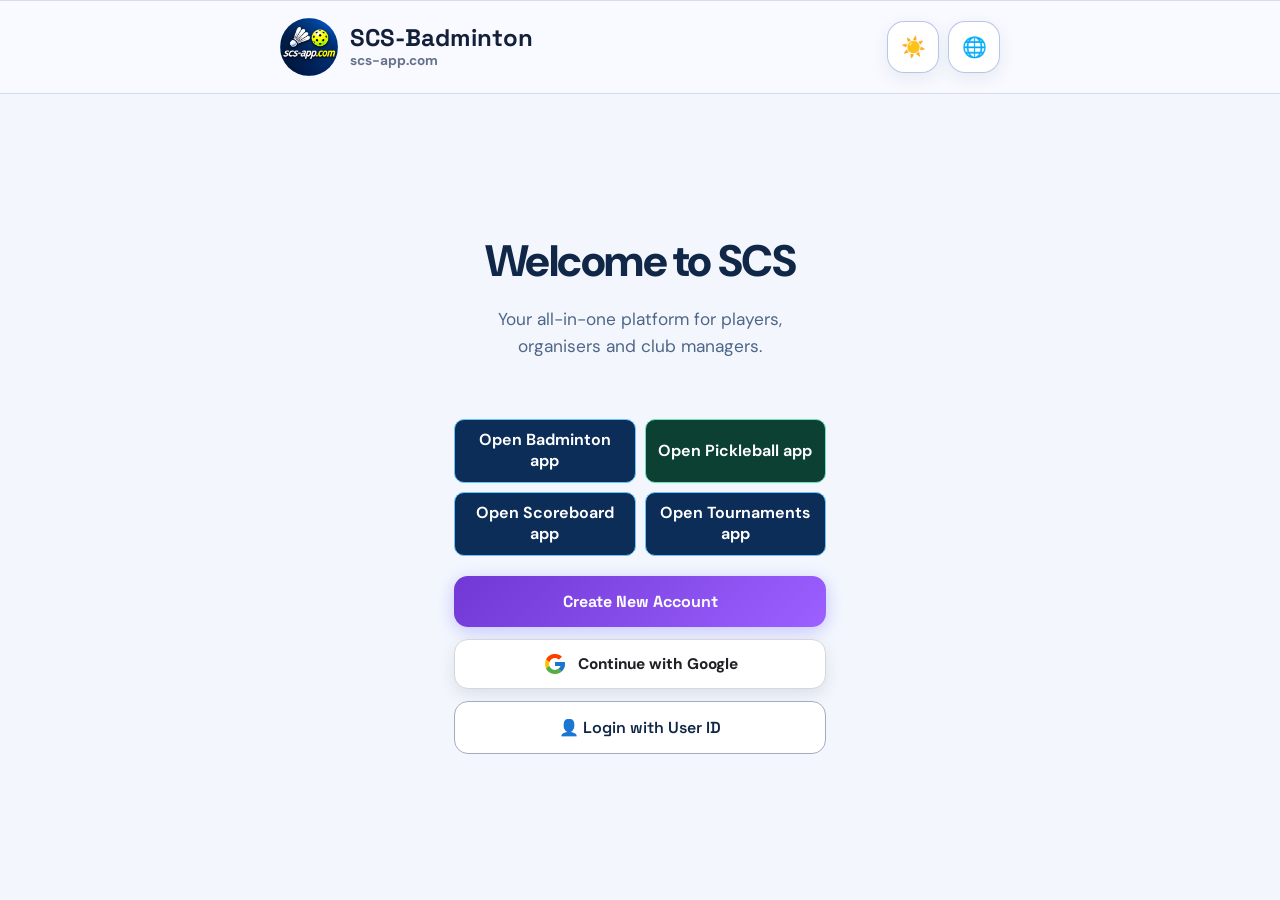
==== commit 47548faa: "Add files via upload" ====
--- a/index.html
+++ b/index.html
@@ -2,7 +2,8 @@
 <!-- CLUBS v1.7.4 -->
 <html lang="en">
 <head>
-  <script src="/sport-context.js?v=V939"></script>
+  <base href="./">
+  <script src="sport-context.js?v=V939"></script>
   <script>
     // Build 839: one-time recovery for installed PWAs that still hold an older SCS app shell.
     (function () {
@@ -22,7 +23,7 @@
     })();
   </script>
 
-  <script>window.SCS_APP_VERSION = "V911"; window.SCS_BUILD = "V911"; window.SCS_ROUNDS_TEMPLATE_CLUB_ID = "3cd43bd7-089f-4893-9f7a-8c2ce6fa408d";</script>
+  <script>window.SCS_APP_VERSION = "V965-R3"; window.SCS_BUILD = "V965-R3"; window.SCS_ROUNDS_TEMPLATE_CLUB_ID = "3cd43bd7-089f-4893-9f7a-8c2ce6fa408d";</script>
   <script>
     window.scsInstallPrompt = null;
     window.addEventListener('beforeinstallprompt', function(event) {
@@ -82,8 +83,8 @@
   <meta http-equiv="Pragma" content="no-cache">
   <meta http-equiv="Expires" content="0">
 
-  <link rel="apple-touch-icon" sizes="180x180" href="/scs-icon-180.png?v=V921">
-  <link rel="manifest" href="/manifest.json?v=V921">
+  <link rel="apple-touch-icon" sizes="180x180" href="scs-icon-180.png?v=V921">
+  <link rel="manifest" href="manifest.json?v=V921">
   <meta name="theme-color" content="#0f0f13" id="metaThemeColor">
   <meta name="apple-mobile-web-app-capable" content="yes">
   <meta name="apple-mobile-web-app-status-bar-style" content="black">
@@ -101,21 +102,22 @@
   <script src="snapshot.js?v=V911" defer></script>
   <script src="unfinished-rounds.js?v=V939" defer></script>
 
-  <script src="supabase.js?v=V965-R1" defer></script>
+  <script src="supabase.js?v=V965-R3" defer></script>
+  <script src="tournament-local.js?v=V965-R3" defer></script>
 
   <script src="club-sport.js?v=V939" defer></script>
   <script src="sport-pwa.js?v=V939" defer></script>
   <script src="single-login.js?v=V939" defer></script>
-  <script src="tournament-score-sync.js?v=V965-R1" defer></script>
-  <script src="tournament-courts.js?v=V965-R1" defer></script>
-  <script src="event-court-pool.js?v=V965-R1" defer></script>
-  <script src="workspace-bounds.js?v=V965-R1" defer></script>
-  <script src="scoreboard-app.js?v=V965-R1" defer></script>
+  <script src="tournament-score-sync.js?v=V965-R3" defer></script>
+  <script src="tournament-courts.js?v=V965-R3" defer></script>
+  <script src="event-court-pool.js?v=V965-R3" defer></script>
+  <script src="workspace-bounds.js?v=V965-R3" defer></script>
+  <script src="scoreboard-app.js?v=V965-R3" defer></script>
   <script src="slot-options.js?v=V939" defer></script>
   <script src="auth.js?v=V939" defer></script>
 
   <script src="authUI.js?v=V939" defer></script>
-  <script src="tournament-engine.js?v=V965-R1" defer></script>
+  <script src="tournament-engine.js?v=V965-R3" defer></script>
 
   <script src="subscription.js?v=V911" defer></script>
 
@@ -129,13 +131,13 @@
   <script src="round-walkthrough.js?v=V911" defer></script>
   <script src="scoreboard-walkthrough.js?v=V911" defer></script>
   <script src="knockout-walkthrough.js?v=V911" defer></script>
-  <script src="workspace-help.js?v=V965-R1" defer></script>
+  <script src="workspace-help.js?v=V965-R3" defer></script>
   <script src="member-home-empty.js?v=V911" defer></script>
-  <script src="pickleball-scoring.js?v=V965-R1" defer></script>
-  <script src="scoring.js?v=V965-R1" defer></script>
-  <script src="standalone-scoring.js?v=V965-R1" defer></script>
-  <script src="./shared-court-popup.js?v=V965-R1" defer></script><script src="tournament-team-picker.js?v=V911" defer></script><script src="./tournament-players-page.js?v=V403" defer></script><script src="tournament-bracket.js?v=V965-R1" defer></script>
-  <script src="court-center.js?v=V965-R1" defer></script>
+  <script src="pickleball-scoring.js?v=V965-R3" defer></script>
+  <script src="scoring.js?v=V965-R3" defer></script>
+  <script src="standalone-scoring.js?v=V965-R3" defer></script>
+  <script src="./shared-court-popup.js?v=V965-R3" defer></script><script src="tournament-team-picker.js?v=V911" defer></script><script src="./tournament-players-page.js?v=V403" defer></script><script src="tournament-bracket.js?v=V965-R3" defer></script>
+  <script src="court-center.js?v=V965-R3" defer></script>
 
   <script src="games.js?v=V939" defer></script>
 
@@ -398,7 +400,7 @@
  await scsOpenContinueTournament(id,format);
 }
 function scsTournamentManagerMyTournaments(){if(!scsTournamentRequireClub())return;scsMyTournamentFilter='live';return scsTournamentManagerContinue();}
-async function scsTournamentManagerContinue(){if(!scsTournamentRequireClub())return;
+async function scsTournamentManagerContinue(){if(!scsTournamentRequireClub())return;if(window.SCSTournamentLocal)await SCSTournamentLocal.ready();
  const overlay=document.getElementById('scsTournamentContinue'),box=document.getElementById('scsTournamentContinueList');
  if(!overlay||!box)return;
  if(overlay.hidden){
@@ -452,6 +454,7 @@
 function scsContinueKnockoutTournament(){if(!scsTournamentRequireClub())return;try{localStorage.setItem('scs_last_tournament_type','knockout')}catch(_){}scsTournamentRememberParent('scsTournamentContinue');var e=document.getElementById('scsTournamentContinue');if(e)e.hidden=true;if(window.SCSTournament&&SCSTournament.enterSavedTournament)SCSTournament.enterSavedTournament()}
 let scsContinueOpenPending=false;
 async function scsOpenContinueTournament(id,format){
+ if(window.SCSTournamentLocal)await SCSTournamentLocal.ready();
  if(!scsTournamentRequireClub()||scsContinueOpenPending)return;
  const chooser=document.getElementById('scsTournamentContinue');let remembered=false;
  scsContinueOpenPending=true;
@@ -575,7 +578,7 @@
   alert('Tournament is still loading. Please try again.');
 }
 </script>
-<script src="./shared-match-center.js?v=V965-R1" defer></script><script src="./scs-api.js?v=V965-R1" defer></script><script src="./group-tournament.js?v=V965-R1" defer></script><script src="./team-tournament.js?v=V965-R1" defer></script>
+<script src="./shared-match-center.js?v=V965-R3" defer></script><script src="./scs-api.js?v=V965-R3" defer></script><script src="./group-tournament.js?v=V965-R3" defer></script><script src="./team-tournament.js?v=V965-R3" defer></script>
 
 
 
@@ -635,7 +638,7 @@
 
 
 
-  <link rel="stylesheet" href="app.css?v=V965-R1">
+  <link rel="stylesheet" href="app.css?v=V965-R3">
 </head>
 <body>
 <div id="scsPracticeSharedHeader" hidden><header class="scs-practice-manager-header scs-phase1-ref-header">
@@ -3716,7 +3719,7 @@
   <script>
     if ('serviceWorker' in navigator) {
       window.addEventListener('load', function() {
-        navigator.serviceWorker.register('/sw.js?v=V965-R1', { scope: '/', updateViaCache: 'none' })
+        navigator.serviceWorker.register(new URL('sw.js?v=repo-paths-1', document.baseURI).href, { scope: new URL('./', document.baseURI).pathname, updateViaCache: 'none' })
           .then(function(reg) {
             console.log('SW registered - CLUBS v' + (window.SCS_APP_VERSION || '1.6.4'));
             // Check once on a clean app load. Do not trigger update checks when
@@ -4168,6 +4171,7 @@
     <button type="button" onclick="scsTournamentMenuChoose('scsTournamentManagerMyTournaments')"><span>🏆</span><span data-i18n="scsMyTournamentsTitle">My Tournaments</span></button>
     <button type="button" onclick="scsTournamentMenuChoose('scsTournamentManagerPlayers')"><span>♙</span><span data-i18n="scsPlayersManagerTitle">Players Manager</span></button>
     <button type="button" onclick="scsTournamentMenuChoose('scsTournamentManagerConduct')"><span>▣</span><span data-i18n="scsScoreMatch">Score a Match</span></button>
+    <button type="button" onclick="SCSTournamentLocal.openPanel().catch(e=>alert(e.message))"><span>⇅</span><span>Local tournament data</span></button>
     <button class="scs-switch-workspace-footer" type="button" onclick="scsTournamentMenuToggle(false);scsSwitchRoleWorkspace()"><span>⇄</span><span data-i18n="scsMenuSwitchWorkspace">Switch Workspace</span></button>
   </nav>
 </div>
@@ -4314,6 +4318,7 @@
  if(!button||button.disabled)return;
  button.disabled=true;button.textContent='↻ Syncing';
  try{
+  if(window.SCSTournamentLocal){await SCSTournamentLocal.settled();await SCSTournamentLocal.sync({interactive:true});if(SCSTournamentLocal.status().pending){button.textContent='Sync pending';return;}const home=document.querySelector('#scsTournamentOverlay:not([hidden]) .scs-team-event-home,#scsTeamTournament:not([hidden]) .scs-team-event-home,#scsGroupTournament:not([hidden]) .scs-team-event-home');if(home){button.textContent='✓ Synced';return;}}
   var group=document.getElementById('scsGroupTournament');if(group&&!group.hidden&&getComputedStyle(group).display!=='none'){await SCSGroupTournament.syncNow();button.textContent='✓ Synced';return}
   if(!window.SCSCourtCenter||typeof SCSCourtCenter.refreshTournamentState!=='function')throw new Error('Court Center unavailable');
   var state=await SCSCourtCenter.refreshTournamentState();
